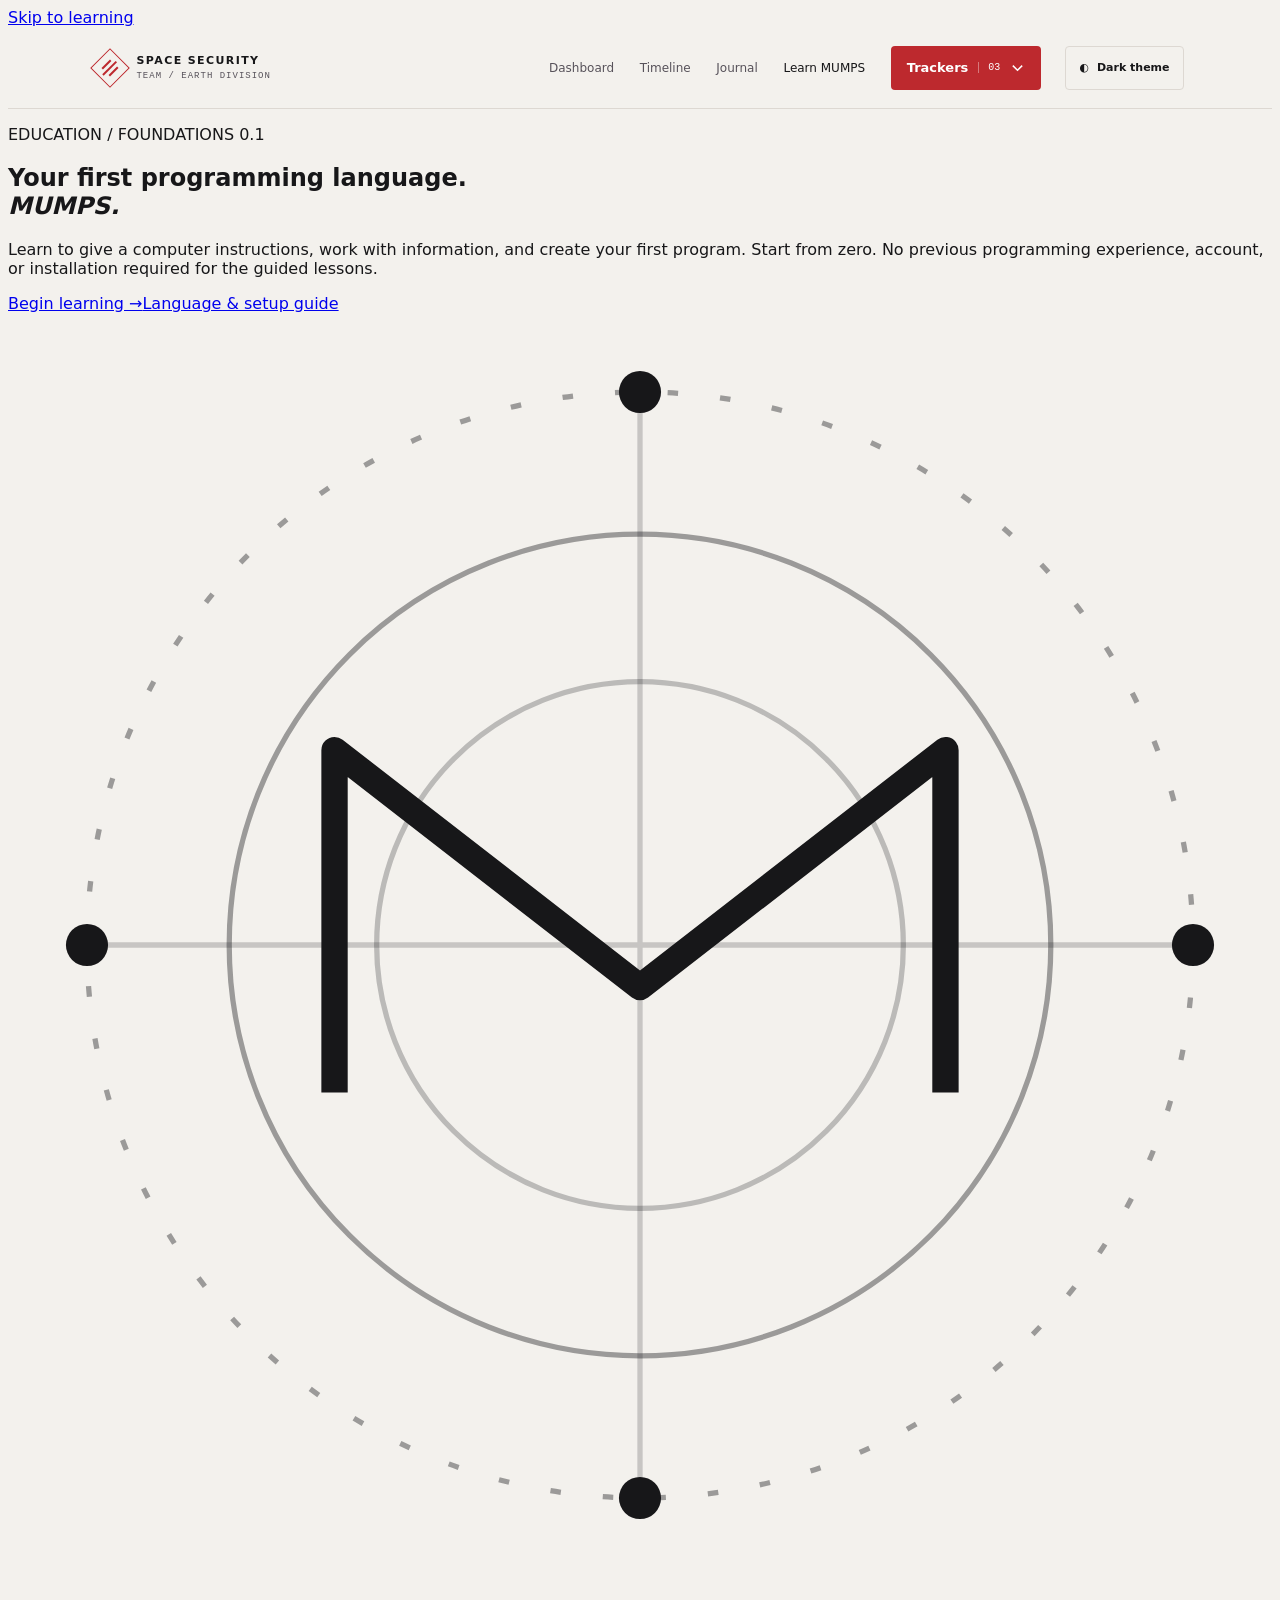
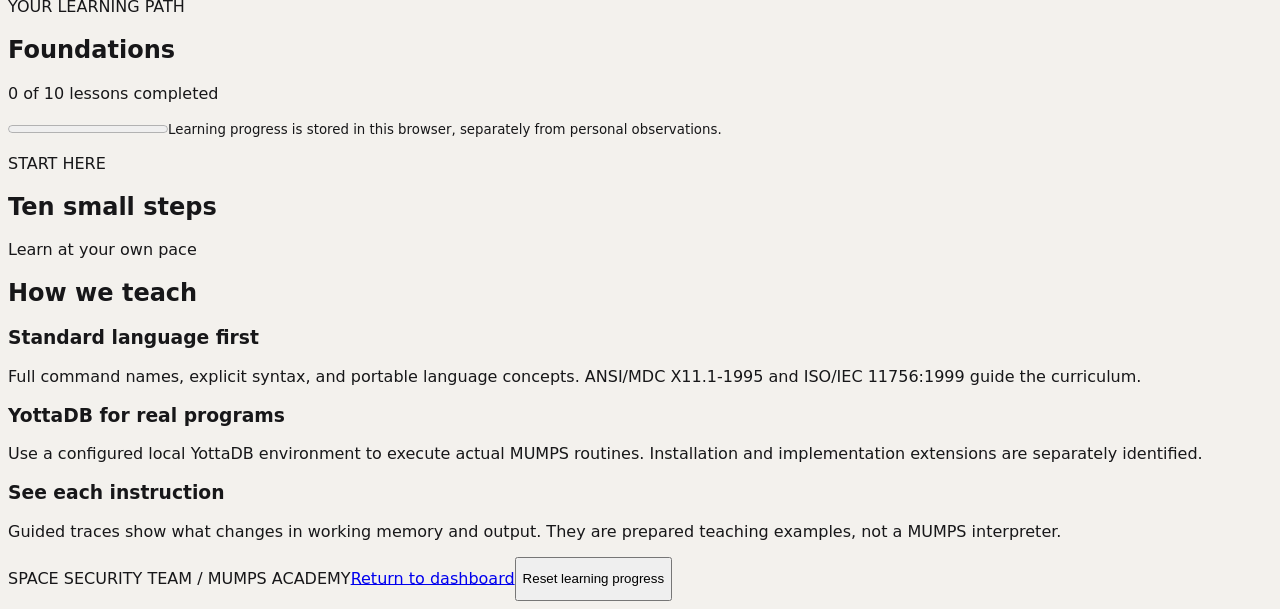
==== public/space-security/academy/index.html @ 3453ba05 "Build approachable academy home, lesson and environment reference interface" ====
<!doctype html>
<html lang="en" data-theme="dark"><head><meta charset="utf-8"><meta name="viewport" content="width=device-width,initial-scale=1"><meta name="theme-color" content="#08090b"><meta name="description" content="Learn programming from the beginning with MUMPS and YottaDB."><title>MUMPS Academy — Foundations</title>
<link rel="stylesheet" href="/public/space-security/shared-navigation.css"><link rel="stylesheet" href="/public/space-security/design-system.css"><link rel="stylesheet" href="/public/space-security/academy/academy.css"><script src="/public/space-security/shared-navigation.js"></script><script defer src="/public/space-security/academy/curriculum.js"></script><script defer src="/public/space-security/academy/academy.js"></script></head><body>
<a class="academy-skip" href="#academy-main">Skip to learning</a>
<header class="sst-header">
  <a class="sst-brand" href="/" aria-label="Space Security Team home">
    <span class="sst-brand-mark" aria-hidden="true"><i></i><i></i><i></i></span>
    <span class="sst-brand-name">SPACE SECURITY<span>TEAM / EARTH DIVISION</span></span>
  </a>
  <nav class="sst-nav" aria-label="Main navigation"><a href="/#dashboard">Dashboard</a><a href="/#timeline">Timeline</a><a href="/#journal-title">Journal</a><a href="/learn" aria-current="page">Learn MUMPS</a><details class="tracker-menu" id="trackerMenu"><summary id="trackerMenuToggle">Trackers <span class="tracker-menu-count">03</span><svg viewBox="0 0 16 16" aria-hidden="true"><path d="m3 6 5 5 5-5" fill="none" stroke="currentColor" stroke-width="1.6"/></svg></summary><div class="tracker-menu-panel"><div class="tracker-menu-heading"><span>FIELD LOGS</span><span>PRIVATE / LOCAL</span></div>
<a href="/public/space-security/tracker/index.html"><span class="tracker-menu-icon cessation"><svg viewBox="0 0 24 24" aria-hidden="true"><path d="M3 13h18v5H3zM17 13v5M7 9l2-5m4 5 2-5"/></svg></span><span class="tracker-menu-copy"><strong>Smoking cessation</strong><small>Cigarettes, cravings &amp; milestones</small><span class="tracker-menu-entry-count" id="dashCessationEntries">0 ENTRIES</span></span><span class="tracker-menu-arrow" aria-hidden="true">↗</span></a>
<a href="/public/space-security/breath-log/index.html"><span class="tracker-menu-icon breath"><svg viewBox="0 0 24 24" aria-hidden="true"><path d="M2 12h5l3-6 4 12 3-6h5"/></svg></span><span class="tracker-menu-copy"><strong>Breath observation</strong><small>Retrospective duration &amp; context</small><span class="tracker-menu-entry-count" id="dashBreathEntries">0 ENTRIES</span></span><span class="tracker-menu-arrow" aria-hidden="true">↗</span></a>
<a href="/public/space-security/milk-log/index.html"><span class="tracker-menu-icon milk"><svg viewBox="0 0 24 24" aria-hidden="true"><path d="M12 2C8 8 5 11 5 15a7 7 0 0 0 14 0c0-4-3-7-7-13Z"/></svg></span><span class="tracker-menu-copy"><strong>Milk consumption</strong><small>Dairy, calcium &amp; digestive observations</small><span class="tracker-menu-entry-count" id="dashMilkEntries">0 ENTRIES</span></span><span class="tracker-menu-arrow" aria-hidden="true">↗</span></a><div class="tracker-menu-footer">Three trackers. One private dashboard.</div></div></details></nav>
  <button class="sst-theme-toggle" type="button" id="themeToggle" aria-label="Switch to light theme" title="Switch theme">◐ <span id="themeLabel">Light theme</span></button>
</header>
<main id="academy-main" class="academy">
<section class="academy-hero" id="academyHero"><div><p class="academy-kicker">EDUCATION / FOUNDATIONS 0.1</p><h1>Your first programming language.<br><em>MUMPS.</em></h1><p>Learn to give a computer instructions, work with information, and create your first program. Start from zero. No previous programming experience, account, or installation required for the guided lessons.</p><div class="academy-actions"><a id="academyBegin" class="academy-primary" href="/learn/lesson/01">Begin learning →</a><a href="/learn/reference">Language &amp; setup guide</a></div></div><svg viewBox="0 0 240 240" aria-hidden="true"><g fill="none" stroke="currentColor"><circle cx="120" cy="120" r="105" stroke-dasharray="2 8" opacity=".4"/><circle cx="120" cy="120" r="78" opacity=".4"/><circle cx="120" cy="120" r="50" opacity=".25"/><path d="M120 15v210M15 120h210" opacity=".2"/><path d="M62 148V83l58 45 58-45v65" stroke-width="5" stroke-linejoin="round"/></g><g fill="currentColor"><circle cx="120" cy="15" r="4"/><circle cx="225" cy="120" r="4"/><circle cx="120" cy="225" r="4"/><circle cx="15" cy="120" r="4"/></g></svg></section>
<section class="academy-progress" id="academyProgress"><div><p class="academy-kicker">YOUR LEARNING PATH</p><h2>Foundations</h2><p id="academyProgressText">0 of 10 lessons completed</p></div><progress id="academyProgressBar" max="10" value="0" aria-label="Completed lessons"></progress><small id="academyStorageStatus" role="status">Learning progress is stored in this browser, separately from personal observations.</small></section>
<div id="academyHome"><div class="academy-section-title"><div><p class="academy-kicker">START HERE</p><h2>Ten small steps</h2></div><span>Learn at your own pace</span></div><div id="academyLessons" class="academy-lessons"></div><section class="academy-principles"><h2>How we teach</h2><div><article><h3>Standard language first</h3><p>Full command names, explicit syntax, and portable language concepts. ANSI/MDC X11.1-1995 and ISO/IEC 11756:1999 guide the curriculum.</p></article><article><h3>YottaDB for real programs</h3><p>Use a configured local YottaDB environment to execute actual MUMPS routines. Installation and implementation extensions are separately identified.</p></article><article><h3>See each instruction</h3><p>Guided traces show what changes in working memory and output. They are prepared teaching examples, not a MUMPS interpreter.</p></article></div></section></div>
<section id="academyLesson" hidden><a href="/learn" class="academy-back">← All lessons</a><p id="lessonMeta" class="academy-kicker"></p><h1 id="lessonTitle"></h1><p id="lessonGoal" class="academy-goal"></p><p id="lessonIntro" class="academy-intro"></p><div class="academy-trace"><div class="academy-code"><div class="academy-panel-head"><strong>PROGRAM</strong><button id="copyCode" type="button">Copy example</button></div><pre id="lessonCode" aria-label="Example MUMPS instructions"></pre><p id="traceExplanation" role="status">Select Next instruction to begin.</p><div class="academy-actions"><button id="traceReset" type="button">Reset</button><button id="traceNext" type="button" class="academy-primary">Next instruction →</button></div><p class="academy-muted">Guided trace · prepared states, not actual code execution.</p></div><div class="academy-state"><section><div class="academy-panel-head"><strong>WORKING MEMORY</strong><span>Current state</span></div><div id="traceMemory"></div></section><section><div class="academy-panel-head"><strong>OUTPUT</strong></div><pre id="traceOutput" aria-live="polite"></pre></section></div></div>
<section id="messageBuilder" class="academy-exercise" hidden><h2>Make the message yours</h2><label for="messageInput">Type your own message</label><input id="messageInput" maxlength="160" value="Hello, world!"><pre id="messageCode"></pre><button id="messageRun" type="button" class="academy-primary">Preview output</button><pre id="messageOutput" aria-live="polite"></pre><small>Constructs a WRITE example and previews its text, without running MUMPS.</small></section>
<section class="academy-exercise"><p class="academy-kicker">CHECK YOUR UNDERSTANDING</p><h2 id="quizQuestion"></h2><div id="quizChoices"></div><p id="quizFeedback" role="status"></p><button type="button" id="completeLesson" class="academy-primary" disabled>Mark lesson complete</button></section>
<section class="academy-exercise"><h2>Practice on your own</h2><p id="lessonPractice"></p><p id="lessonTask"></p><p>Use the <a href="/learn/reference">YottaDB setup guide</a> when you are ready to execute real code. <a id="lessonReference" href="https://docs.yottadb.com/ProgrammersGuide/">Technical reference</a></p></section><nav class="academy-lesson-nav" aria-label="Lesson navigation"><a id="previousLesson" href="/learn">← Previous</a><a id="nextLesson" href="/learn">Next lesson →</a></nav></section>
<section id="academyReference" hidden><a href="/learn" class="academy-back">← All lessons</a><p class="academy-kicker">ENVIRONMENT / REFERENCE</p><h1>From examples to real programs.</h1><h2>1. Install YottaDB</h2><p>YottaDB is our chosen MUMPS implementation. Follow the <a href="https://docs.yottadb.com/AdminOpsGuide/basicops.html">official installation and environment documentation</a> for your Linux system. Use a separate learning environment, not a production database.</p><h2>2. Enter Direct Mode</h2><p>In your configured YottaDB shell, run:</p><pre>yottadb -direct</pre><p>At the YottaDB prompt, type the following instruction and press Enter. The prompt itself is not part of the instruction.</p><pre>WRITE "Hello, world!",!</pre><p>Type HALT to leave Direct Mode. The shell command and prompt are YottaDB environment details; WRITE and HALT are language commands.</p><h2>3. Save a routine</h2><p>Create HELLO.m in your configured routine directory. Preserve the leading space on command lines.</p><pre>HELLO ; My first routine
 SET name="Alex"
 WRITE "Hello, ",name,!
 QUIT</pre><p>From your configured shell, execute:</p><pre>yottadb -run ^HELLO</pre><h2>Language policy</h2><p>Our lessons use standard MUMPS constructs, with full command names. YottaDB-specific commands, functions, and environment configuration are labeled when introduced. Formal ANSI/ISO conformance has not been independently certified.</p><ul><li><a href="https://docs.yottadb.com/ProgrammersGuide/">YottaDB M Programmer's Guide</a></li><li><a href="https://docs.yottadb.com/ProgrammersGuide/langfeat.html">Language features</a></li><li><a href="https://docs.yottadb.com/ProgrammersGuide/commands.html">Commands</a></li><li><a href="https://docs.yottadb.com/ProgrammersGuide/functions.html">Functions</a></li><li><a href="https://docs.yottadb.com/ProgrammersGuide/langext.html">Implementation extensions</a></li></ul></section>
<noscript><p>JavaScript is required for guided traces and lesson navigation. The <a href="https://docs.yottadb.com/ProgrammersGuide/">YottaDB guide</a> is available without the academy.</p></noscript>
<footer class="academy-footer"><span>SPACE SECURITY TEAM / MUMPS ACADEMY</span><a href="/">Return to dashboard</a><button id="resetProgress" type="button">Reset learning progress</button></footer></main></body></html>
---- public/space-security/shared-navigation.css ----
/* Shared application shell. No tracker-specific selectors outside this header. */
.sst-header{--sst-bg:#08090b;--sst-panel:#181c22;--sst-ink:#f1eee9;--sst-muted:#b4b6bc;--sst-line:#383d46;--sst-red:#e13b3b;--sst-mono:ui-monospace,SFMono-Regular,Consolas,monospace;--sst-sans:system-ui,-apple-system,"Segoe UI",sans-serif;box-sizing:border-box;position:sticky;top:0;z-index:50;display:flex;align-items:center;justify-content:space-between;gap:24px;width:100%;max-width:none;min-height:82px;margin:0;padding:14px 7%;border-bottom:1px solid var(--sst-line);background:var(--sst-bg);color:var(--sst-ink);font:14px/1.4 var(--sst-sans)}
:root[data-theme="light"] .sst-header{--sst-bg:#f3f1ed;--sst-panel:#fffdfa;--sst-ink:#171719;--sst-muted:#57525a;--sst-line:#ddd8d2;--sst-red:#bd292e}
.sst-header *{box-sizing:border-box}
.sst-header a{color:inherit;text-decoration:none}
.sst-brand{display:flex;align-items:center;gap:12px;flex-shrink:0}
.sst-brand-mark{display:flex;align-items:center;justify-content:center;gap:3px;width:28px;height:28px;flex:none;border:1px solid var(--sst-red);transform:rotate(45deg)}
.sst-brand-mark i{width:2px;height:12px;background:var(--sst-red);display:block}.sst-brand-mark i:nth-child(2){height:19px}
.sst-brand-name{font:700 11px var(--sst-sans);letter-spacing:1.4px;white-space:nowrap}
.sst-brand-name span{display:block;color:var(--sst-muted);font:9px var(--sst-mono);letter-spacing:1px;margin-top:4px}
.sst-nav{display:flex;align-items:center;justify-content:flex-end;gap:clamp(14px,2vw,28px);flex:1}
.sst-header .sst-nav>a{display:inline-flex;align-items:center;min-height:44px;white-space:nowrap;font:500 12px var(--sst-sans);color:var(--sst-muted)}
.sst-header .sst-nav>a:hover,.sst-header .sst-nav>a[aria-current]{color:var(--sst-ink)}
.sst-theme-toggle{display:inline-flex;align-items:center;justify-content:center;gap:8px;flex:none;min-height:44px;margin:0;padding:10px 13px;border:1px solid var(--sst-line);border-radius:4px;background:transparent;color:var(--sst-ink);font:600 11px var(--sst-sans);cursor:pointer}
.sst-header :is(a,button,summary):focus-visible,.tracker-launch:focus-visible{outline:2px solid var(--sst-red,#e13b3b);outline-offset:3px}
.sst-header .tracker-menu{position:relative;flex-shrink:0}
.sst-header .tracker-menu summary{display:flex;align-items:center;gap:10px;min-height:44px;padding:10px 15px;list-style:none;cursor:pointer;white-space:nowrap;background:var(--sst-red);color:#fff;font:700 13px var(--sst-sans);border:1px solid transparent;border-radius:4px}
.sst-header .tracker-menu summary::-webkit-details-marker{display:none}
.sst-header .tracker-menu summary svg{width:15px;height:15px;flex:none;transition:transform .18s}
.sst-header .tracker-menu[open] summary svg{transform:rotate(180deg)}
.sst-header .tracker-menu-count{font:10px var(--sst-mono);border-left:1px solid #ffffff60;padding-left:9px}
.sst-header .tracker-menu-panel{position:absolute;top:calc(100% + 10px);right:0;width:min(365px,calc(100vw - 32px));max-height:min(65vh,520px);overflow:auto;overscroll-behavior:contain;padding:8px;background:var(--sst-panel);color:var(--sst-ink);border:1px solid var(--sst-line);border-radius:10px;box-shadow:0 18px 55px #0006;z-index:20}
.sst-header .tracker-menu-heading{display:flex;align-items:center;justify-content:space-between;gap:8px;padding:10px 12px 12px;color:var(--sst-muted);font:10px var(--sst-mono);letter-spacing:.6px;border-bottom:1px solid var(--sst-line)}
.sst-header .tracker-menu-panel a{display:grid;grid-template-columns:38px minmax(0,1fr) 16px;align-items:center;gap:12px;min-height:76px;padding:11px 10px;border-radius:6px;color:var(--sst-ink);font:14px var(--sst-sans);letter-spacing:0;white-space:normal}
.sst-header .tracker-menu-panel a+a{border-top:1px solid var(--sst-line)}
.sst-header .tracker-menu-panel a:hover,.sst-header .tracker-menu-panel a:focus-visible{background:color-mix(in srgb,var(--sst-ink) 7%,transparent)}
.sst-header .tracker-menu-panel a[aria-current="page"]{background:color-mix(in srgb,var(--sst-red) 10%,var(--sst-panel));box-shadow:inset 3px 0 var(--sst-red)}
.sst-header .tracker-menu-panel a[aria-current="page"] .tracker-menu-arrow{color:var(--sst-red);font-weight:bold}
.sst-header .tracker-menu-icon{display:grid;place-items:center;width:38px;height:38px;border:1px solid currentColor;border-radius:8px}
.sst-header .tracker-menu-icon svg{width:22px;height:22px;fill:none;stroke:currentColor;stroke-width:1.6;stroke-linecap:round;stroke-linejoin:round}
.sst-header .tracker-menu-icon.cessation{color:#f07772}.sst-header .tracker-menu-icon.breath{color:#e1b27c}.sst-header .tracker-menu-icon.milk{color:#72dfc3}
:root[data-theme="light"] .sst-header .tracker-menu-icon.cessation{color:#b62e32}
:root[data-theme="light"] .sst-header .tracker-menu-icon.breath{color:#855a23}
:root[data-theme="light"] .sst-header .tracker-menu-icon.milk{color:#08775e}
.sst-header .tracker-menu-copy strong,.sst-header .tracker-menu-copy small{display:block}
.sst-header .tracker-menu-copy strong{font-size:14px;line-height:1.3;font-weight:700}
.sst-header .tracker-menu-copy small{margin-top:4px;color:var(--sst-muted);font-size:11px;line-height:1.45}
.sst-header .tracker-menu-arrow{color:var(--sst-muted);font-size:16px}
.sst-header .tracker-menu-entry-count{display:block;margin-top:5px;font:10px var(--sst-mono);color:var(--sst-muted)}
.sst-header .tracker-menu-footer{padding:10px 12px 5px;color:var(--sst-muted);font-size:11px;line-height:1.5}
html{scroll-padding-top:100px}
@media(max-width:950px){.sst-header{padding:12px 5%;gap:16px}}
@media(max-width:760px){html{scroll-padding-top:132px}.sst-header{display:grid;grid-template-columns:minmax(0,1fr) auto;gap:8px 12px;padding:10px 5%;min-height:0}.sst-header>.sst-brand{grid-column:1;grid-row:1}.sst-header .sst-theme-toggle{grid-column:2;grid-row:1}.sst-header .sst-nav{grid-column:1/-1;grid-row:2;justify-content:space-between;gap:8px;min-width:0;flex-wrap:wrap}.sst-header .sst-nav>a{font-size:12px;min-height:44px}.sst-header .tracker-menu{position:static}.sst-header .tracker-menu summary{padding:9px 12px}.sst-header .tracker-menu-panel{top:calc(100% + 4px);left:5%;right:5%;width:auto;max-height:min(65vh,460px)}}
@media(max-width:350px){.sst-header .sst-nav{gap:5px 8px}.sst-header .tracker-menu summary{font-size:12px;gap:6px;padding:8px}.sst-header .tracker-menu-count{display:none}.sst-header .tracker-menu-panel{left:3%;right:3%}}
@media(prefers-reduced-motion:reduce){.sst-header .tracker-menu summary svg{transition:none}}
---- public/space-security/design-system.css ----
/* Shared release-candidate design tokens and accessible controls. */
:root{--rc-bg:#08090b;--rc-surface:#111419;--rc-ink:#f1eee9;--rc-muted:#b5afb6;--rc-line:#34343b;--rc-accent:#e13b3b;--rc-radius:14px}
:root[data-theme=light]{--rc-bg:#f3f1ed;--rc-surface:#fffdfa;--rc-ink:#171719;--rc-muted:#555258;--rc-line:#dedbd3;--rc-accent:#bd292e}
[hidden]{display:none!important}
body{background:var(--rc-bg);color:var(--rc-ink);font-family:system-ui,-apple-system,"Segoe UI",sans-serif}
main :is(input,select,textarea):not([type=hidden]):not([type=file]){font-size:16px;max-width:100%;min-height:44px;border-radius:6px}
main :is(button,.button,.btn){min-height:44px}
main :is(a,button,input,select,textarea,summary):focus-visible{outline:2px solid var(--rc-accent);outline-offset:3px}
main :is(.panel,.card,.stat,.hero-main,.hero-graphic){border-radius:var(--rc-radius);border-color:var(--rc-line)}
main :is(.entry,.log-item,.journal-entry,.timeline-event){overflow-wrap:anywhere}
.rc-welcome{display:grid;grid-template-columns:minmax(0,1fr) 220px;align-items:center;gap:24px;padding:36px 0 20px}
.rc-welcome h1{font-size:clamp(36px,5vw,64px);line-height:1.05;letter-spacing:-.045em;margin:12px 0;color:var(--rc-ink)}
.rc-welcome h1 em{font-style:normal;color:var(--rc-accent)}
.rc-welcome p:not(.eyebrow){max-width:620px;font-size:15px;line-height:1.6;color:var(--rc-muted)}
.rc-welcome svg{width:100%;color:var(--rc-accent)}
.rc-actions{display:flex;flex-wrap:wrap;gap:10px;margin:20px 0}
.rc-actions a{display:inline-flex;align-items:center;min-height:44px}
.rc-private{font-size:12px!important}
.rc-section-nav{display:flex;flex-wrap:wrap;gap:8px;padding:12px 0;border-block:1px solid var(--rc-line)}
.rc-section-nav a{display:inline-flex;align-items:center;min-height:44px;padding:0 14px;border:1px solid var(--rc-line);border-radius:6px;color:var(--rc-ink);font-size:13px;text-decoration:none}
.rc-section-nav a:hover{border-color:var(--rc-accent)}
.rc-demo{padding:18px;margin-block:12px;border:2px solid var(--rc-accent);background:var(--rc-surface);border-radius:10px;color:var(--rc-ink)}
.rc-demo p{font-size:14px;margin:8px 0}.rc-demo a{color:var(--rc-accent);text-decoration:underline}
.rc-about{margin-block:24px;border:1px solid var(--rc-line);border-radius:10px;padding:16px}
.rc-about>summary{font-size:15px;cursor:pointer;padding:8px;color:var(--rc-ink)}
.dashboard{padding-top:28px!important}.dashboard-heading{padding:24px 0!important}.dashboard-heading h2{font-size:clamp(34px,5vw,56px)!important}
.timeline-orbit{max-width:100px}.timeline-intro{padding:20px 0!important}
[data-demo=true] .journal-layout{grid-template-columns:1fr}
[data-demo=true] .tracker-menu-entry-count{display:none!important}
@media(max-width:680px){.rc-welcome{grid-template-columns:1fr;padding-top:24px}.rc-welcome svg{display:none}.rc-section-nav{gap:5px}.rc-section-nav a{padding:0 9px;font-size:12px}.rc-actions a{font-size:12px}.sst-header .sst-nav>a{font-size:11px}}
@media(prefers-reduced-motion:reduce){html{scroll-behavior:auto!important}*,*::before,*::after{transition:none!important;animation:none!important}}
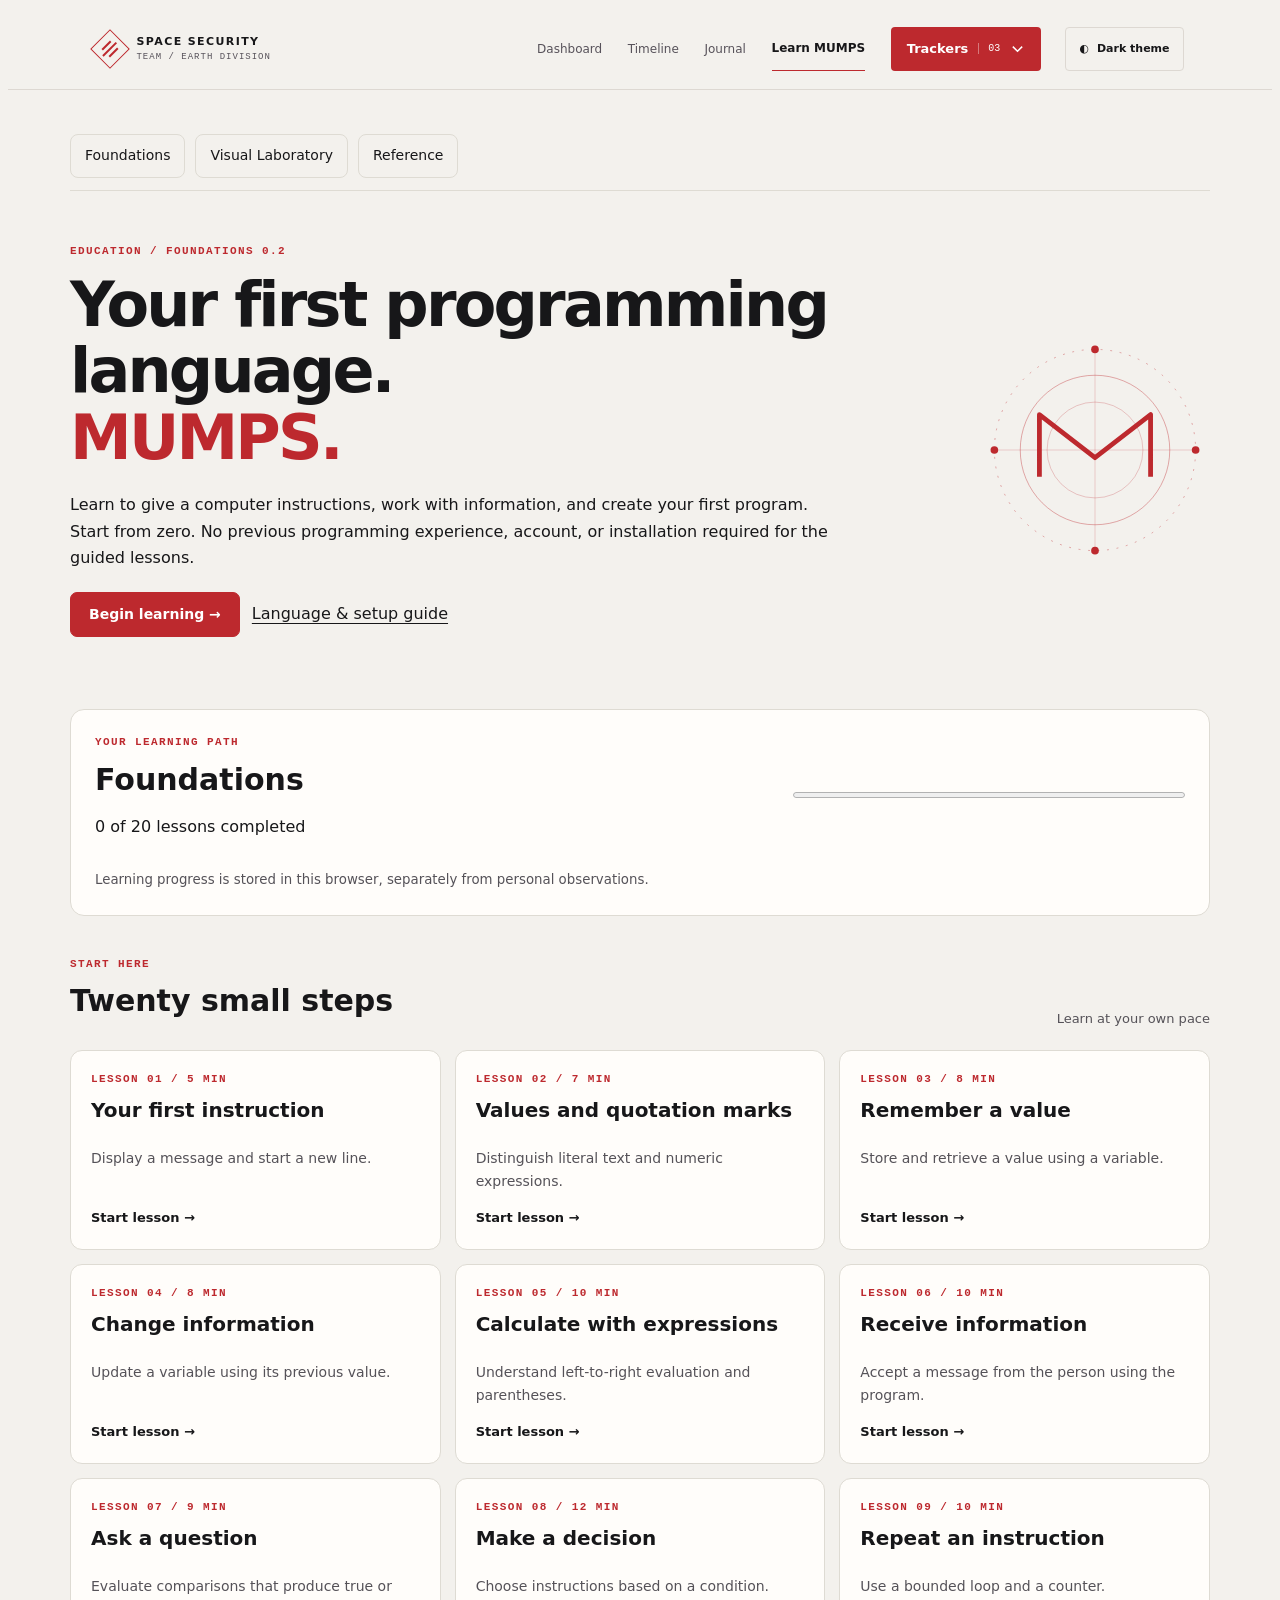
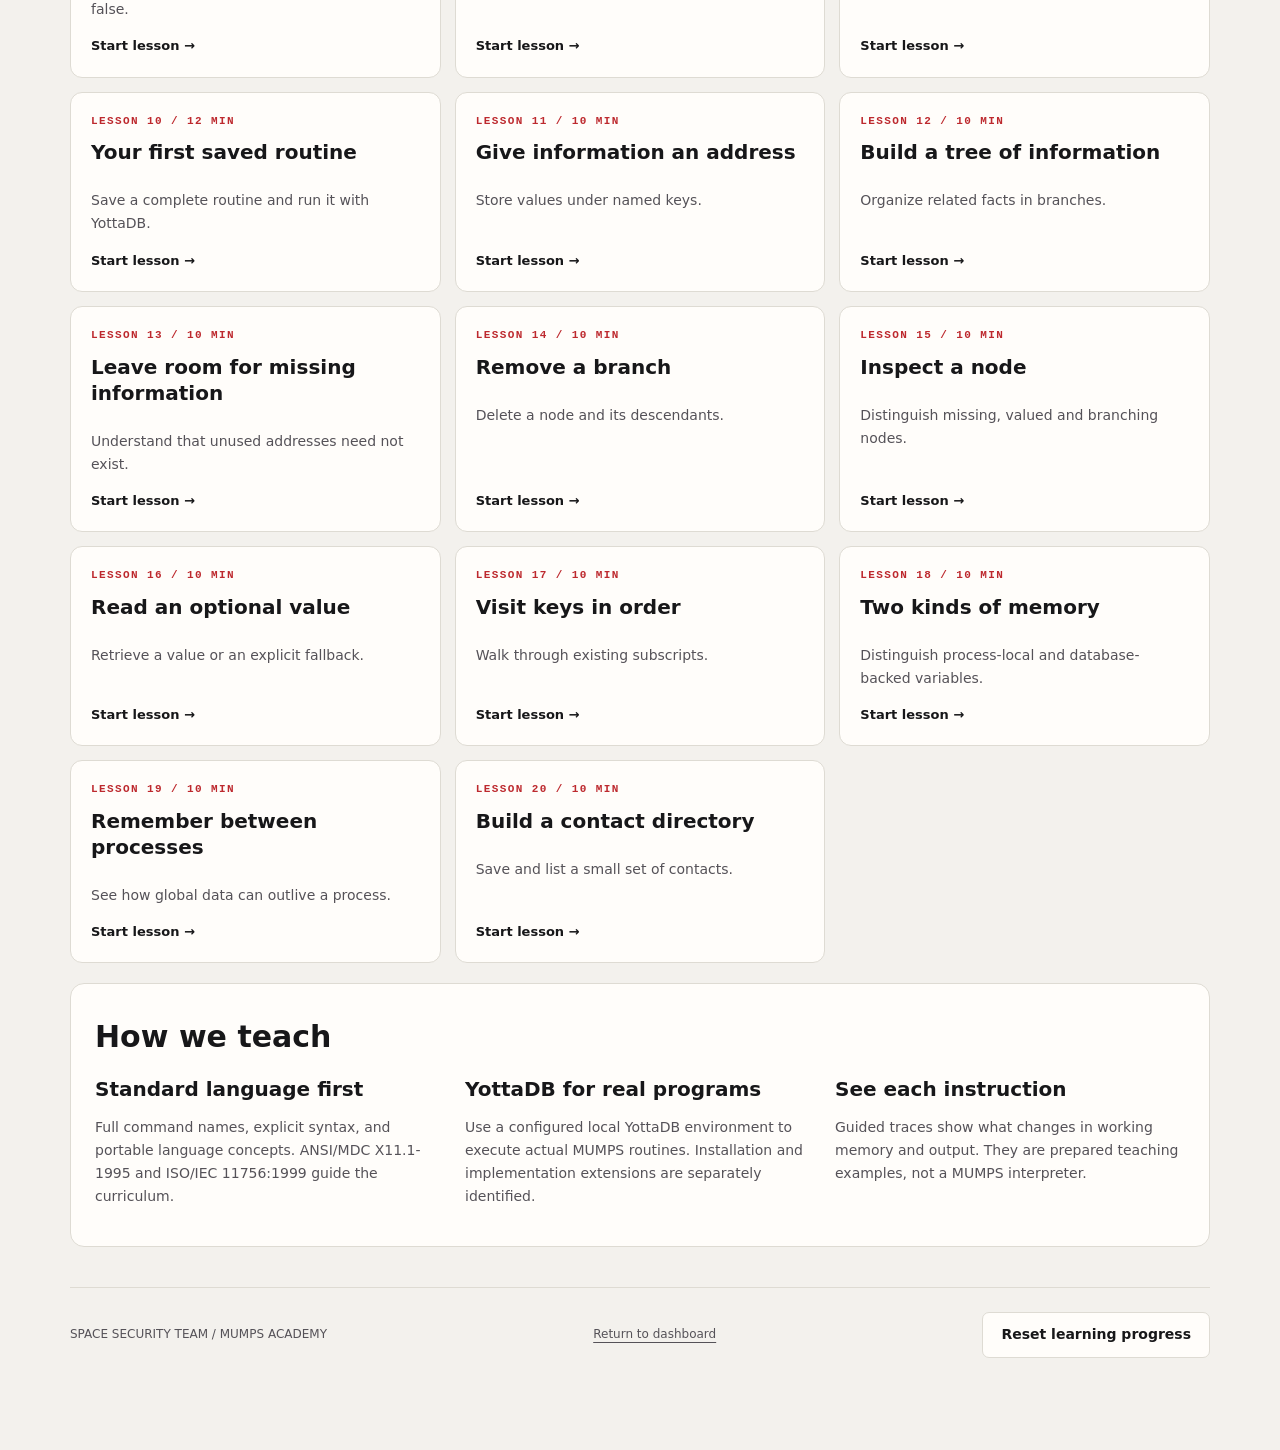
==== commit cb8358d8: "Keep standalone academy entry aligned with MIOTPL page" ====
--- a/public/space-security/academy/index.html
+++ b/public/space-security/academy/index.html
@@ -1,6 +1,6 @@
 <!doctype html>
 <html lang="en" data-theme="dark"><head><meta charset="utf-8"><meta name="viewport" content="width=device-width,initial-scale=1"><meta name="theme-color" content="#08090b"><meta name="description" content="Learn programming from the beginning with MUMPS and YottaDB."><title>MUMPS Academy — Foundations</title>
-<link rel="stylesheet" href="/public/space-security/shared-navigation.css"><link rel="stylesheet" href="/public/space-security/design-system.css"><link rel="stylesheet" href="/public/space-security/academy/academy.css"><script src="/public/space-security/shared-navigation.js"></script><script defer src="/public/space-security/academy/curriculum.js"></script><script defer src="/public/space-security/academy/academy.js"></script></head><body>
+<link rel="stylesheet" href="/public/space-security/shared-navigation.css"><link rel="stylesheet" href="/public/space-security/design-system.css"><link rel="stylesheet" href="/public/space-security/academy/academy.css"><script src="/public/space-security/shared-navigation.js"></script><script defer src="/public/space-security/academy/curriculum.js"></script><script defer src="/public/space-security/academy/academy.js"></script><script defer src="/public/space-security/academy/lab-model.js"></script><script defer src="/public/space-security/academy/lab.js"></script></head><body>
 <a class="academy-skip" href="#academy-main">Skip to learning</a>
 <header class="sst-header">
   <a class="sst-brand" href="/" aria-label="Space Security Team home">
@@ -13,14 +13,14 @@
 <a href="/public/space-security/milk-log/index.html"><span class="tracker-menu-icon milk"><svg viewBox="0 0 24 24" aria-hidden="true"><path d="M12 2C8 8 5 11 5 15a7 7 0 0 0 14 0c0-4-3-7-7-13Z"/></svg></span><span class="tracker-menu-copy"><strong>Milk consumption</strong><small>Dairy, calcium &amp; digestive observations</small><span class="tracker-menu-entry-count" id="dashMilkEntries">0 ENTRIES</span></span><span class="tracker-menu-arrow" aria-hidden="true">↗</span></a><div class="tracker-menu-footer">Three trackers. One private dashboard.</div></div></details></nav>
   <button class="sst-theme-toggle" type="button" id="themeToggle" aria-label="Switch to light theme" title="Switch theme">◐ <span id="themeLabel">Light theme</span></button>
 </header>
-<main id="academy-main" class="academy">
-<section class="academy-hero" id="academyHero"><div><p class="academy-kicker">EDUCATION / FOUNDATIONS 0.1</p><h1>Your first programming language.<br><em>MUMPS.</em></h1><p>Learn to give a computer instructions, work with information, and create your first program. Start from zero. No previous programming experience, account, or installation required for the guided lessons.</p><div class="academy-actions"><a id="academyBegin" class="academy-primary" href="/learn/lesson/01">Begin learning →</a><a href="/learn/reference">Language &amp; setup guide</a></div></div><svg viewBox="0 0 240 240" aria-hidden="true"><g fill="none" stroke="currentColor"><circle cx="120" cy="120" r="105" stroke-dasharray="2 8" opacity=".4"/><circle cx="120" cy="120" r="78" opacity=".4"/><circle cx="120" cy="120" r="50" opacity=".25"/><path d="M120 15v210M15 120h210" opacity=".2"/><path d="M62 148V83l58 45 58-45v65" stroke-width="5" stroke-linejoin="round"/></g><g fill="currentColor"><circle cx="120" cy="15" r="4"/><circle cx="225" cy="120" r="4"/><circle cx="120" cy="225" r="4"/><circle cx="15" cy="120" r="4"/></g></svg></section>
-<section class="academy-progress" id="academyProgress"><div><p class="academy-kicker">YOUR LEARNING PATH</p><h2>Foundations</h2><p id="academyProgressText">0 of 10 lessons completed</p></div><progress id="academyProgressBar" max="10" value="0" aria-label="Completed lessons"></progress><small id="academyStorageStatus" role="status">Learning progress is stored in this browser, separately from personal observations.</small></section>
-<div id="academyHome"><div class="academy-section-title"><div><p class="academy-kicker">START HERE</p><h2>Ten small steps</h2></div><span>Learn at your own pace</span></div><div id="academyLessons" class="academy-lessons"></div><section class="academy-principles"><h2>How we teach</h2><div><article><h3>Standard language first</h3><p>Full command names, explicit syntax, and portable language concepts. ANSI/MDC X11.1-1995 and ISO/IEC 11756:1999 guide the curriculum.</p></article><article><h3>YottaDB for real programs</h3><p>Use a configured local YottaDB environment to execute actual MUMPS routines. Installation and implementation extensions are separately identified.</p></article><article><h3>See each instruction</h3><p>Guided traces show what changes in working memory and output. They are prepared teaching examples, not a MUMPS interpreter.</p></article></div></section></div>
-<section id="academyLesson" hidden><a href="/learn" class="academy-back">← All lessons</a><p id="lessonMeta" class="academy-kicker"></p><h1 id="lessonTitle"></h1><p id="lessonGoal" class="academy-goal"></p><p id="lessonIntro" class="academy-intro"></p><div class="academy-trace"><div class="academy-code"><div class="academy-panel-head"><strong>PROGRAM</strong><button id="copyCode" type="button">Copy example</button></div><pre id="lessonCode" aria-label="Example MUMPS instructions"></pre><p id="traceExplanation" role="status">Select Next instruction to begin.</p><div class="academy-actions"><button id="traceReset" type="button">Reset</button><button id="traceNext" type="button" class="academy-primary">Next instruction →</button></div><p class="academy-muted">Guided trace · prepared states, not actual code execution.</p></div><div class="academy-state"><section><div class="academy-panel-head"><strong>WORKING MEMORY</strong><span>Current state</span></div><div id="traceMemory"></div></section><section><div class="academy-panel-head"><strong>OUTPUT</strong></div><pre id="traceOutput" aria-live="polite"></pre></section></div></div>
+<main id="academy-main" class="academy"><nav class="lab-nav" aria-label="Academy navigation"><a href="/learn/foundations">Foundations</a><a href="/learn/lab">Visual Laboratory</a><a href="/learn/reference">Reference</a></nav>
+<section class="academy-hero" id="academyHero"><div><p class="academy-kicker">EDUCATION / FOUNDATIONS 0.2</p><h1>Your first programming language.<br><em>MUMPS.</em></h1><p>Learn to give a computer instructions, work with information, and create your first program. Start from zero. No previous programming experience, account, or installation required for the guided lessons.</p><div class="academy-actions"><a id="academyBegin" class="academy-primary" href="/learn/lesson/01">Begin learning →</a><a href="/learn/reference">Language &amp; setup guide</a></div></div><svg viewBox="0 0 240 240" aria-hidden="true"><g fill="none" stroke="currentColor"><circle cx="120" cy="120" r="105" stroke-dasharray="2 8" opacity=".4"/><circle cx="120" cy="120" r="78" opacity=".4"/><circle cx="120" cy="120" r="50" opacity=".25"/><path d="M120 15v210M15 120h210" opacity=".2"/><path d="M62 148V83l58 45 58-45v65" stroke-width="5" stroke-linejoin="round"/></g><g fill="currentColor"><circle cx="120" cy="15" r="4"/><circle cx="225" cy="120" r="4"/><circle cx="120" cy="225" r="4"/><circle cx="15" cy="120" r="4"/></g></svg></section>
+<section class="academy-progress" id="academyProgress"><div><p class="academy-kicker">YOUR LEARNING PATH</p><h2>Foundations</h2><p id="academyProgressText">0 of 20 lessons completed</p></div><progress id="academyProgressBar" max="20" value="0" aria-label="Completed lessons"></progress><small id="academyStorageStatus" role="status">Learning progress is stored in this browser, separately from personal observations.</small></section>
+<div id="academyHome"><div class="academy-section-title"><div><p class="academy-kicker">START HERE</p><h2>Twenty small steps</h2></div><span>Learn at your own pace</span></div><div id="academyLessons" class="academy-lessons"></div><section class="academy-principles"><h2>How we teach</h2><div><article><h3>Standard language first</h3><p>Full command names, explicit syntax, and portable language concepts. ANSI/MDC X11.1-1995 and ISO/IEC 11756:1999 guide the curriculum.</p></article><article><h3>YottaDB for real programs</h3><p>Use a configured local YottaDB environment to execute actual MUMPS routines. Installation and implementation extensions are separately identified.</p></article><article><h3>See each instruction</h3><p>Guided traces show what changes in working memory and output. They are prepared teaching examples, not a MUMPS interpreter.</p></article></div></section></div>
+<section id="academyLab" hidden><p class="academy-kicker">VISUAL LABORATORY / INTERACTIVE MODELS</p><h1 id="labTitle"></h1><p id="labIntro"></p><div id="labContent"></div><p class="academy-muted">Guided simulations only — not actual MUMPS execution.</p></section><section id="academyLesson" hidden><a href="/learn" class="academy-back">← All lessons</a><p id="lessonMeta" class="academy-kicker"></p><h1 id="lessonTitle"></h1><p id="lessonGoal" class="academy-goal"></p><p id="lessonIntro" class="academy-intro"></p><div class="academy-trace"><div class="academy-code"><div class="academy-panel-head"><strong>PROGRAM</strong><button id="copyCode" type="button">Copy example</button></div><pre id="lessonCode" aria-label="Example MUMPS instructions"></pre><p id="traceExplanation" role="status">Select Next instruction to begin.</p><div class="academy-actions"><button id="traceReset" type="button">Reset</button><button id="traceNext" type="button" class="academy-primary">Next instruction →</button></div><p class="academy-muted">Guided trace · prepared states, not actual code execution.</p></div><div class="academy-state"><section><div class="academy-panel-head"><strong>WORKING MEMORY</strong><span>Current state</span></div><div id="traceMemory"></div></section><section><div class="academy-panel-head"><strong>OUTPUT</strong></div><pre id="traceOutput" aria-live="polite"></pre></section></div></div>
 <section id="messageBuilder" class="academy-exercise" hidden><h2>Make the message yours</h2><label for="messageInput">Type your own message</label><input id="messageInput" maxlength="160" value="Hello, world!"><pre id="messageCode"></pre><button id="messageRun" type="button" class="academy-primary">Preview output</button><pre id="messageOutput" aria-live="polite"></pre><small>Constructs a WRITE example and previews its text, without running MUMPS.</small></section>
 <section class="academy-exercise"><p class="academy-kicker">CHECK YOUR UNDERSTANDING</p><h2 id="quizQuestion"></h2><div id="quizChoices"></div><p id="quizFeedback" role="status"></p><button type="button" id="completeLesson" class="academy-primary" disabled>Mark lesson complete</button></section>
-<section class="academy-exercise"><h2>Practice on your own</h2><p id="lessonPractice"></p><p id="lessonTask"></p><p>Use the <a href="/learn/reference">YottaDB setup guide</a> when you are ready to execute real code. <a id="lessonReference" href="https://docs.yottadb.com/ProgrammersGuide/">Technical reference</a></p></section><nav class="academy-lesson-nav" aria-label="Lesson navigation"><a id="previousLesson" href="/learn">← Previous</a><a id="nextLesson" href="/learn">Next lesson →</a></nav></section>
+<section class="academy-exercise"><h2>Practice on your own</h2><p id="lessonPractice"></p><p id="lessonTask"></p><p><a id="lessonLab" hidden href="/learn/lab">Explore this concept in the Visual Laboratory →</a></p><p>Use the <a href="/learn/reference">YottaDB setup guide</a> when you are ready to execute real code. <a id="lessonReference" href="https://docs.yottadb.com/ProgrammersGuide/">Technical reference</a></p></section><nav class="academy-lesson-nav" aria-label="Lesson navigation"><a id="previousLesson" href="/learn">← Previous</a><a id="nextLesson" href="/learn">Next lesson →</a></nav></section>
 <section id="academyReference" hidden><a href="/learn" class="academy-back">← All lessons</a><p class="academy-kicker">ENVIRONMENT / REFERENCE</p><h1>From examples to real programs.</h1><h2>1. Install YottaDB</h2><p>YottaDB is our chosen MUMPS implementation. Follow the <a href="https://docs.yottadb.com/AdminOpsGuide/basicops.html">official installation and environment documentation</a> for your Linux system. Use a separate learning environment, not a production database.</p><h2>2. Enter Direct Mode</h2><p>In your configured YottaDB shell, run:</p><pre>yottadb -direct</pre><p>At the YottaDB prompt, type the following instruction and press Enter. The prompt itself is not part of the instruction.</p><pre>WRITE "Hello, world!",!</pre><p>Type HALT to leave Direct Mode. The shell command and prompt are YottaDB environment details; WRITE and HALT are language commands.</p><h2>3. Save a routine</h2><p>Create HELLO.m in your configured routine directory. Preserve the leading space on command lines.</p><pre>HELLO ; My first routine
  SET name="Alex"
  WRITE "Hello, ",name,!
--- a/public/space-security/shared-navigation.css
+++ b/public/space-security/shared-navigation.css
@@ -43,3 +43,6 @@
 @media(max-width:760px){html{scroll-padding-top:132px}.sst-header{display:grid;grid-template-columns:minmax(0,1fr) auto;gap:8px 12px;padding:10px 5%;min-height:0}.sst-header>.sst-brand{grid-column:1;grid-row:1}.sst-header .sst-theme-toggle{grid-column:2;grid-row:1}.sst-header .sst-nav{grid-column:1/-1;grid-row:2;justify-content:space-between;gap:8px;min-width:0;flex-wrap:wrap}.sst-header .sst-nav>a{font-size:12px;min-height:44px}.sst-header .tracker-menu{position:static}.sst-header .tracker-menu summary{padding:9px 12px}.sst-header .tracker-menu-panel{top:calc(100% + 4px);left:5%;right:5%;width:auto;max-height:min(65vh,460px)}}
 @media(max-width:350px){.sst-header .sst-nav{gap:5px 8px}.sst-header .tracker-menu summary{font-size:12px;gap:6px;padding:8px}.sst-header .tracker-menu-count{display:none}.sst-header .tracker-menu-panel{left:3%;right:3%}}
 @media(prefers-reduced-motion:reduce){.sst-header .tracker-menu summary svg{transition:none}}
+
+/* Allow the education link to wrap alongside the shared navigation. */
+@media(max-width:1100px){.sst-header .sst-nav{flex-wrap:wrap;gap:8px 14px}}
--- a/public/space-security/academy/academy.css
+++ b/public/space-security/academy/academy.css
@@ -0,0 +1,7 @@
+/* Academy: shared charcoal/ivory palette, comfortable learning typography. */
+.academy{max-width:1140px;margin:auto;padding:32px 24px 60px;color:var(--rc-ink);font:16px/1.65 system-ui,sans-serif}
+.academy *{box-sizing:border-box}.academy a{color:inherit;text-underline-offset:4px}.academy h1{font-size:clamp(34px,5vw,62px);line-height:1.08;letter-spacing:-.045em;margin:12px 0 20px}.academy h2{font-size:clamp(22px,3vw,30px);line-height:1.25;margin:10px 0}.academy h3{font-size:20px;line-height:1.3;margin:10px 0}.academy p{max-width:75ch}.academy-kicker{font:600 11px/1.5 ui-monospace,monospace;letter-spacing:1.4px;color:var(--rc-accent);margin:0}.academy-muted,.academy small{color:var(--rc-muted)}.academy-hero{display:grid;grid-template-columns:minmax(0,1fr) 230px;align-items:center;gap:36px;padding:32px 0}.academy-hero em{font-style:normal;color:var(--rc-accent)}.academy-hero svg{width:100%;color:var(--rc-accent)}.academy-actions{display:flex;align-items:center;gap:12px;flex-wrap:wrap;margin:20px 0}.academy button,.academy-primary{font:600 14px/1.4 system-ui,sans-serif;padding:12px 18px;border:1px solid var(--rc-line);background:var(--rc-surface);color:var(--rc-ink);border-radius:7px;cursor:pointer;min-height:44px}.academy .academy-primary{display:inline-flex;align-items:center;background:#bd292e;color:white;text-decoration:none;border-color:#bd292e}.academy button:disabled{opacity:.5;cursor:default}.academy-progress,.academy-exercise,.academy-code,.academy-state>section,.academy-principles{background:var(--rc-surface);border:1px solid var(--rc-line);border-radius:14px;padding:24px;margin:20px 0}.academy-progress{display:grid;grid-template-columns:1fr minmax(120px,36%);align-items:center;gap:12px}.academy-progress small{grid-column:1/-1}.academy progress{width:100%;height:12px;accent-color:var(--rc-accent)}.academy-section-title{display:flex;justify-content:space-between;align-items:end;margin-top:40px;gap:14px}.academy-section-title>span{color:var(--rc-muted);font-size:13px}.academy-lessons{display:grid;grid-template-columns:repeat(3,minmax(0,1fr));gap:14px;margin:20px 0}.academy-card{display:flex;flex-direction:column;min-height:190px;text-decoration:none;padding:20px;border:1px solid var(--rc-line);background:var(--rc-surface);border-radius:12px}.academy-card:hover{border-color:var(--rc-accent)}.academy-card p{color:var(--rc-muted);font-size:14px;flex:1}.academy-card-status{font-size:13px;font-weight:600}.academy-principles>div{display:grid;grid-template-columns:repeat(3,1fr);gap:20px}.academy-principles p{font-size:14px;color:var(--rc-muted)}.academy-back{display:inline-block;margin:20px 0}.academy-goal{font-size:20px;font-weight:600}.academy-intro{font-size:17px}.academy-trace{display:grid;grid-template-columns:minmax(0,1.35fr) minmax(0,1fr);gap:16px;align-items:start}.academy-code,.academy-state>section{min-width:0}.academy-panel-head{display:flex;justify-content:space-between;align-items:center;gap:8px;font:12px ui-monospace,monospace;letter-spacing:.7px}.academy-panel-head span{color:var(--rc-muted)}.academy pre{padding:16px;background:#08090b;color:#f1eee9;border:1px solid #34343b;border-radius:8px;overflow:auto;font:14px/1.8 ui-monospace,Consolas,monospace;white-space:pre-wrap;overflow-wrap:anywhere;min-height:46px}.academy-code-line{display:block;border-left:3px solid transparent;padding:3px 8px}.academy-code-line.active{background:#e13b3b25;border-color:#e13b3b}.academy-variable{display:flex;justify-content:space-between;gap:12px;padding:12px;border-bottom:1px solid var(--rc-line);overflow-wrap:anywhere}.academy-variable strong{font-family:ui-monospace,monospace}.academy-choice{display:block;width:100%;text-align:left;margin:8px 0}.academy-choice[aria-pressed=true]{border:2px solid var(--rc-accent)}.academy input{display:block;width:100%;max-width:480px;padding:12px;background:var(--rc-bg);color:var(--rc-ink);border:1px solid var(--rc-line)}.academy-lesson-nav,.academy-footer{display:flex;justify-content:space-between;align-items:center;gap:16px;flex-wrap:wrap;padding:24px 0}.academy-footer{border-top:1px solid var(--rc-line);margin-top:40px;font-size:12px;color:var(--rc-muted)}.academy-skip{position:absolute;left:-9999px}.academy-skip:focus{left:12px;top:12px;z-index:100;background:white;color:black;padding:12px}.sst-header .sst-nav>a[href="/learn"]{font-weight:700;color:var(--sst-ink);border-bottom:1px solid var(--sst-red)}
+@media(max-width:900px){.academy-lessons{grid-template-columns:repeat(2,minmax(0,1fr))}.academy-hero{grid-template-columns:1fr 150px}.academy-trace{grid-template-columns:1fr}.academy-state{display:grid;grid-template-columns:1fr 1fr;gap:12px}.sst-header .sst-nav{flex-wrap:wrap}}
+@media(max-width:600px){.academy{padding:16px 14px 40px}.academy-hero{grid-template-columns:1fr;padding:16px 0}.academy-hero svg{display:none}.academy-lessons,.academy-principles>div,.academy-state,.academy-progress{grid-template-columns:1fr}.academy-progress,.academy-exercise,.academy-code,.academy-state>section,.academy-principles{padding:16px}.academy-state>section{margin:0}.academy-section-title{align-items:start;flex-direction:column}.academy-card{min-height:0}.academy pre{font-size:13px}.academy-panel-head button{font-size:12px;padding:8px}.academy-actions{gap:8px}}
+
+.lab-nav{display:flex;gap:10px;flex-wrap:wrap;border-bottom:1px solid var(--rc-line);padding:12px 0;margin-bottom:20px}.lab-nav a{padding:9px 14px;border:1px solid var(--rc-line);border-radius:8px;text-decoration:none;font-size:14px;min-height:44px}.lab-nav a[aria-current]{border-color:var(--rc-accent);color:var(--rc-accent)}.lab-panel{background:var(--rc-surface);border:1px solid var(--rc-line);border-radius:14px;padding:24px;margin:20px 0}.lab-controls,.lab-step-grid{display:grid;grid-template-columns:repeat(auto-fit,minmax(min(100%,180px),1fr));gap:16px}.lab-field{display:grid;gap:6px;font-size:14px}.lab-field select,.lab-field input{width:100%;color:var(--rc-ink);background:var(--rc-bg);border:1px solid var(--rc-line);padding:10px;border-radius:6px}.lab-field input[type=range]{accent-color:var(--rc-accent)}.lab-actions{display:flex;flex-wrap:wrap;gap:8px;margin:16px 0}.lab-panel svg{width:100%;height:auto;display:block;margin:18px 0;max-height:700px}.lab-svg-box{fill:var(--rc-bg);stroke:var(--rc-line);stroke-width:2}.lab-svg-active{fill:var(--rc-bg);stroke:var(--rc-accent);stroke-width:3}.lab-svg-text{fill:var(--rc-ink);font:15px system-ui,sans-serif}.lab-svg-line{stroke:var(--rc-muted);stroke-width:1.5;opacity:.4}.lab-svg-line.active{stroke:var(--rc-accent);stroke-width:4;opacity:1}.lab-node-list{font:13px/1.7 monospace;overflow-wrap:anywhere}.lab-step{border:1px solid var(--rc-line);border-radius:10px;padding:18px;display:grid;gap:10px;overflow-wrap:anywhere}.lab-step strong{font-size:22px}.lab-status{font-weight:600;min-height:26px}.lab-code{margin:18px 0}@media(max-width:600px){.lab-panel{padding:14px}.lab-actions button{flex:1 1 135px}.lab-svg-text{font-size:18px}}
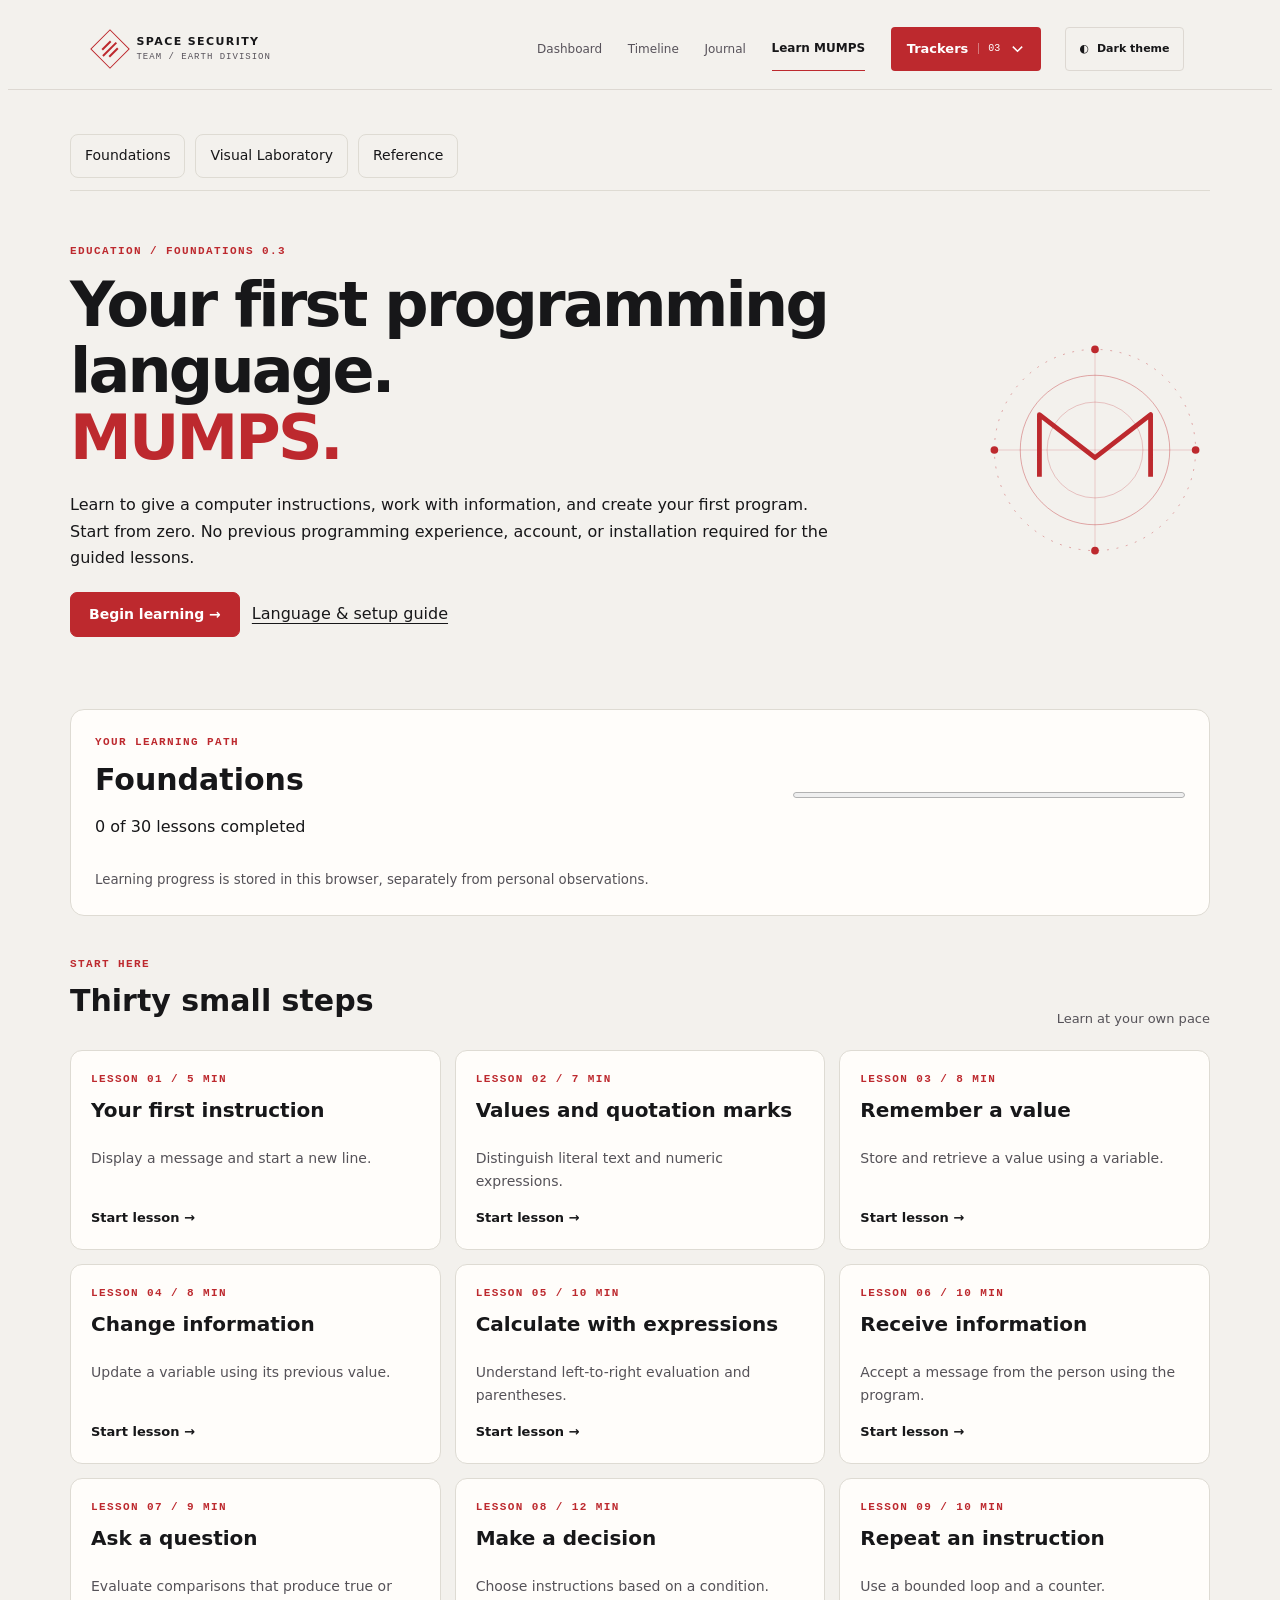
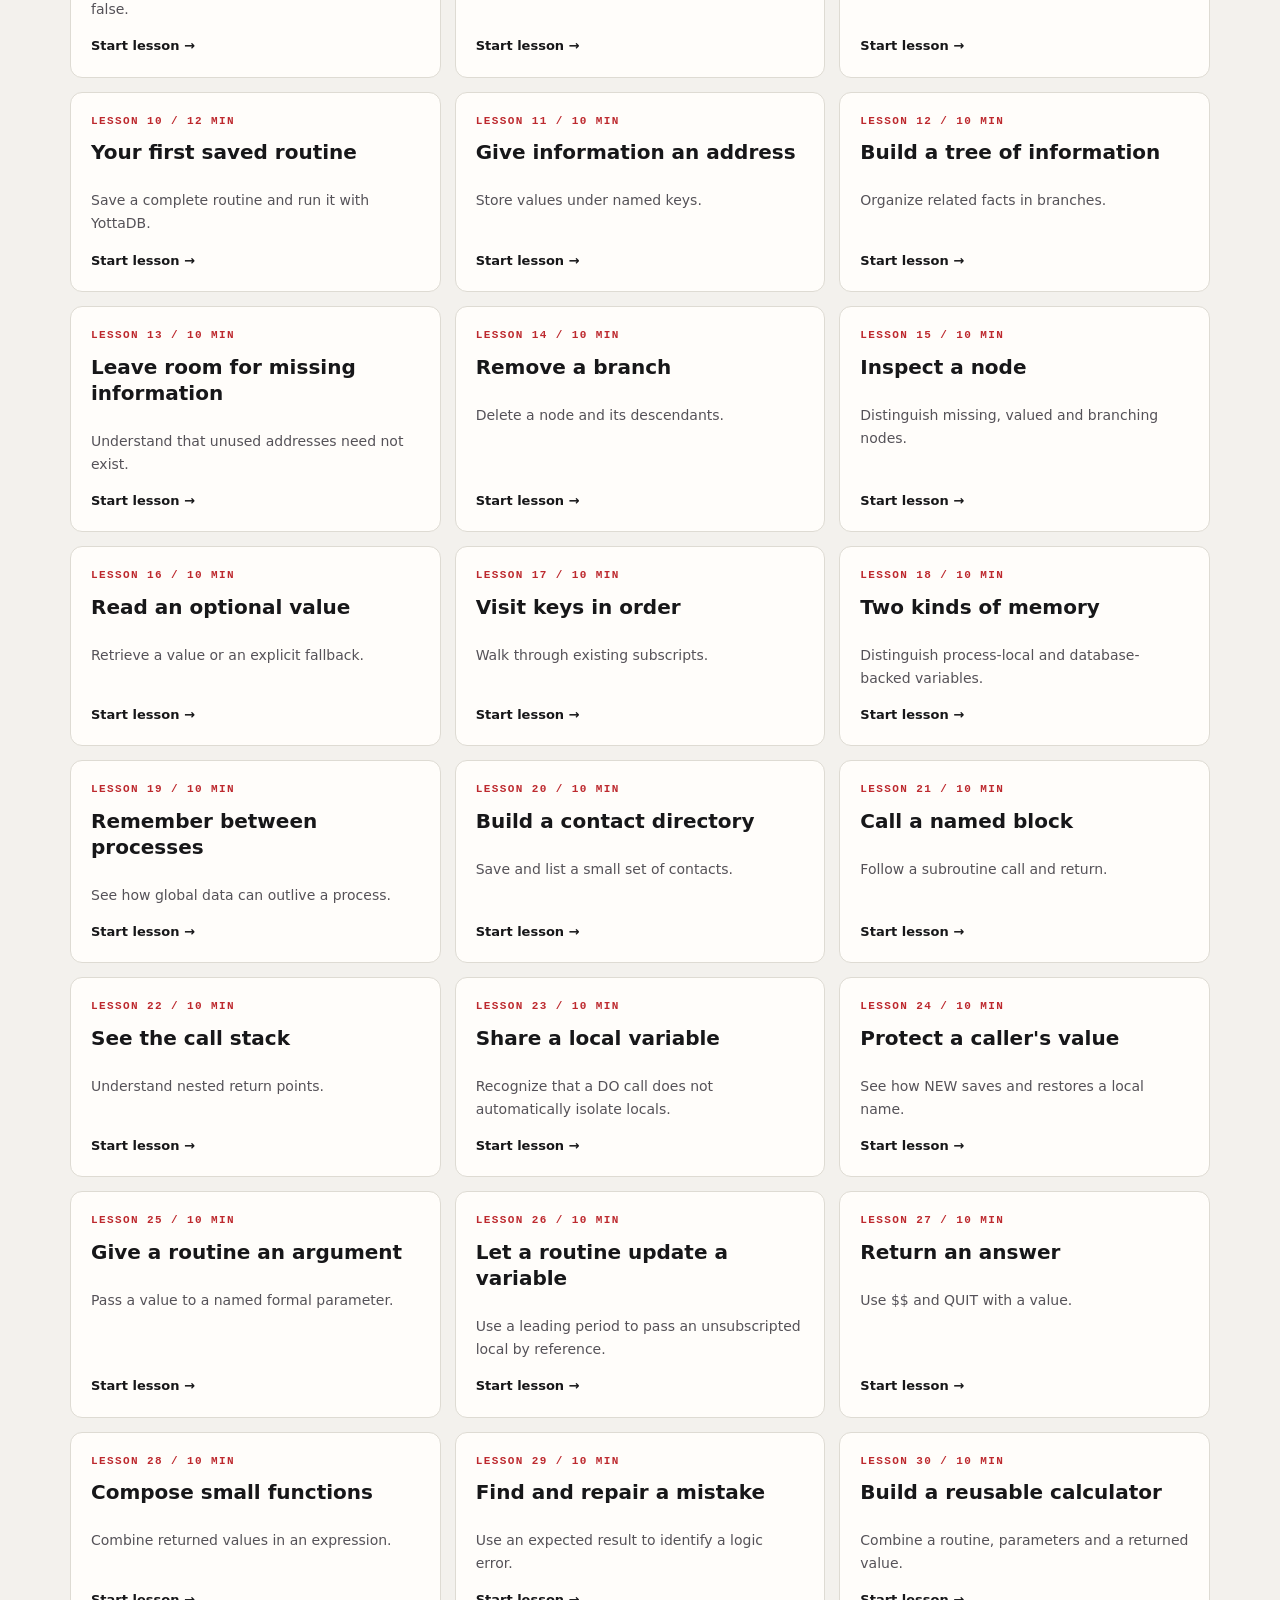
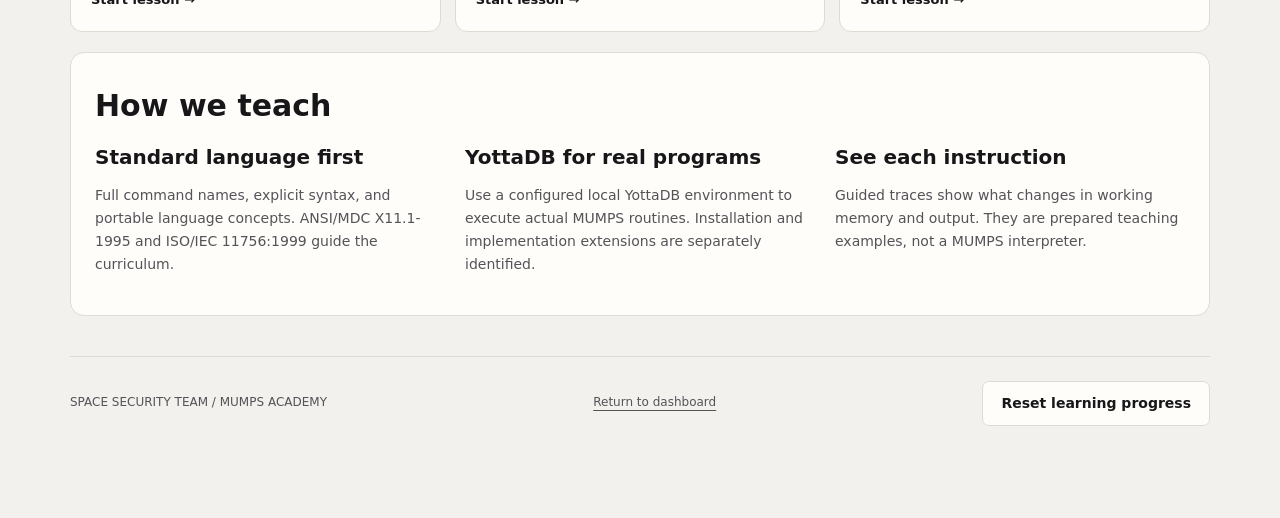
==== commit 09663b4b: "Synchronize academy document with Foundations 0.3" ====
--- a/public/space-security/academy/index.html
+++ b/public/space-security/academy/index.html
@@ -1,6 +1,6 @@
 <!doctype html>
 <html lang="en" data-theme="dark"><head><meta charset="utf-8"><meta name="viewport" content="width=device-width,initial-scale=1"><meta name="theme-color" content="#08090b"><meta name="description" content="Learn programming from the beginning with MUMPS and YottaDB."><title>MUMPS Academy — Foundations</title>
-<link rel="stylesheet" href="/public/space-security/shared-navigation.css"><link rel="stylesheet" href="/public/space-security/design-system.css"><link rel="stylesheet" href="/public/space-security/academy/academy.css"><script src="/public/space-security/shared-navigation.js"></script><script defer src="/public/space-security/academy/curriculum.js"></script><script defer src="/public/space-security/academy/academy.js"></script><script defer src="/public/space-security/academy/lab-model.js"></script><script defer src="/public/space-security/academy/lab.js"></script></head><body>
+<link rel="stylesheet" href="/public/space-security/shared-navigation.css"><link rel="stylesheet" href="/public/space-security/design-system.css"><link rel="stylesheet" href="/public/space-security/academy/academy.css"><script src="/public/space-security/shared-navigation.js"></script><script defer src="/public/space-security/academy/curriculum.js"></script><script defer src="/public/space-security/academy/academy.js"></script><script defer src="/public/space-security/academy/lab-model.js"></script><script defer src="/public/space-security/academy/lab.js"></script><script defer src="/public/space-security/academy/construction-model.js"></script><script defer src="/public/space-security/academy/construction.js"></script></head><body>
 <a class="academy-skip" href="#academy-main">Skip to learning</a>
 <header class="sst-header">
   <a class="sst-brand" href="/" aria-label="Space Security Team home">
@@ -14,9 +14,9 @@
   <button class="sst-theme-toggle" type="button" id="themeToggle" aria-label="Switch to light theme" title="Switch theme">◐ <span id="themeLabel">Light theme</span></button>
 </header>
 <main id="academy-main" class="academy"><nav class="lab-nav" aria-label="Academy navigation"><a href="/learn/foundations">Foundations</a><a href="/learn/lab">Visual Laboratory</a><a href="/learn/reference">Reference</a></nav>
-<section class="academy-hero" id="academyHero"><div><p class="academy-kicker">EDUCATION / FOUNDATIONS 0.2</p><h1>Your first programming language.<br><em>MUMPS.</em></h1><p>Learn to give a computer instructions, work with information, and create your first program. Start from zero. No previous programming experience, account, or installation required for the guided lessons.</p><div class="academy-actions"><a id="academyBegin" class="academy-primary" href="/learn/lesson/01">Begin learning →</a><a href="/learn/reference">Language &amp; setup guide</a></div></div><svg viewBox="0 0 240 240" aria-hidden="true"><g fill="none" stroke="currentColor"><circle cx="120" cy="120" r="105" stroke-dasharray="2 8" opacity=".4"/><circle cx="120" cy="120" r="78" opacity=".4"/><circle cx="120" cy="120" r="50" opacity=".25"/><path d="M120 15v210M15 120h210" opacity=".2"/><path d="M62 148V83l58 45 58-45v65" stroke-width="5" stroke-linejoin="round"/></g><g fill="currentColor"><circle cx="120" cy="15" r="4"/><circle cx="225" cy="120" r="4"/><circle cx="120" cy="225" r="4"/><circle cx="15" cy="120" r="4"/></g></svg></section>
-<section class="academy-progress" id="academyProgress"><div><p class="academy-kicker">YOUR LEARNING PATH</p><h2>Foundations</h2><p id="academyProgressText">0 of 20 lessons completed</p></div><progress id="academyProgressBar" max="20" value="0" aria-label="Completed lessons"></progress><small id="academyStorageStatus" role="status">Learning progress is stored in this browser, separately from personal observations.</small></section>
-<div id="academyHome"><div class="academy-section-title"><div><p class="academy-kicker">START HERE</p><h2>Twenty small steps</h2></div><span>Learn at your own pace</span></div><div id="academyLessons" class="academy-lessons"></div><section class="academy-principles"><h2>How we teach</h2><div><article><h3>Standard language first</h3><p>Full command names, explicit syntax, and portable language concepts. ANSI/MDC X11.1-1995 and ISO/IEC 11756:1999 guide the curriculum.</p></article><article><h3>YottaDB for real programs</h3><p>Use a configured local YottaDB environment to execute actual MUMPS routines. Installation and implementation extensions are separately identified.</p></article><article><h3>See each instruction</h3><p>Guided traces show what changes in working memory and output. They are prepared teaching examples, not a MUMPS interpreter.</p></article></div></section></div>
+<section class="academy-hero" id="academyHero"><div><p class="academy-kicker">EDUCATION / FOUNDATIONS 0.3</p><h1>Your first programming language.<br><em>MUMPS.</em></h1><p>Learn to give a computer instructions, work with information, and create your first program. Start from zero. No previous programming experience, account, or installation required for the guided lessons.</p><div class="academy-actions"><a id="academyBegin" class="academy-primary" href="/learn/lesson/01">Begin learning →</a><a href="/learn/reference">Language &amp; setup guide</a></div></div><svg viewBox="0 0 240 240" aria-hidden="true"><g fill="none" stroke="currentColor"><circle cx="120" cy="120" r="105" stroke-dasharray="2 8" opacity=".4"/><circle cx="120" cy="120" r="78" opacity=".4"/><circle cx="120" cy="120" r="50" opacity=".25"/><path d="M120 15v210M15 120h210" opacity=".2"/><path d="M62 148V83l58 45 58-45v65" stroke-width="5" stroke-linejoin="round"/></g><g fill="currentColor"><circle cx="120" cy="15" r="4"/><circle cx="225" cy="120" r="4"/><circle cx="120" cy="225" r="4"/><circle cx="15" cy="120" r="4"/></g></svg></section>
+<section class="academy-progress" id="academyProgress"><div><p class="academy-kicker">YOUR LEARNING PATH</p><h2>Foundations</h2><p id="academyProgressText">0 of 30 lessons completed</p></div><progress id="academyProgressBar" max="30" value="0" aria-label="Completed lessons"></progress><small id="academyStorageStatus" role="status">Learning progress is stored in this browser, separately from personal observations.</small></section>
+<div id="academyHome"><div class="academy-section-title"><div><p class="academy-kicker">START HERE</p><h2>Thirty small steps</h2></div><span>Learn at your own pace</span></div><div id="academyLessons" class="academy-lessons"></div><section class="academy-principles"><h2>How we teach</h2><div><article><h3>Standard language first</h3><p>Full command names, explicit syntax, and portable language concepts. ANSI/MDC X11.1-1995 and ISO/IEC 11756:1999 guide the curriculum.</p></article><article><h3>YottaDB for real programs</h3><p>Use a configured local YottaDB environment to execute actual MUMPS routines. Installation and implementation extensions are separately identified.</p></article><article><h3>See each instruction</h3><p>Guided traces show what changes in working memory and output. They are prepared teaching examples, not a MUMPS interpreter.</p></article></div></section></div>
 <section id="academyLab" hidden><p class="academy-kicker">VISUAL LABORATORY / INTERACTIVE MODELS</p><h1 id="labTitle"></h1><p id="labIntro"></p><div id="labContent"></div><p class="academy-muted">Guided simulations only — not actual MUMPS execution.</p></section><section id="academyLesson" hidden><a href="/learn" class="academy-back">← All lessons</a><p id="lessonMeta" class="academy-kicker"></p><h1 id="lessonTitle"></h1><p id="lessonGoal" class="academy-goal"></p><p id="lessonIntro" class="academy-intro"></p><div class="academy-trace"><div class="academy-code"><div class="academy-panel-head"><strong>PROGRAM</strong><button id="copyCode" type="button">Copy example</button></div><pre id="lessonCode" aria-label="Example MUMPS instructions"></pre><p id="traceExplanation" role="status">Select Next instruction to begin.</p><div class="academy-actions"><button id="traceReset" type="button">Reset</button><button id="traceNext" type="button" class="academy-primary">Next instruction →</button></div><p class="academy-muted">Guided trace · prepared states, not actual code execution.</p></div><div class="academy-state"><section><div class="academy-panel-head"><strong>WORKING MEMORY</strong><span>Current state</span></div><div id="traceMemory"></div></section><section><div class="academy-panel-head"><strong>OUTPUT</strong></div><pre id="traceOutput" aria-live="polite"></pre></section></div></div>
 <section id="messageBuilder" class="academy-exercise" hidden><h2>Make the message yours</h2><label for="messageInput">Type your own message</label><input id="messageInput" maxlength="160" value="Hello, world!"><pre id="messageCode"></pre><button id="messageRun" type="button" class="academy-primary">Preview output</button><pre id="messageOutput" aria-live="polite"></pre><small>Constructs a WRITE example and previews its text, without running MUMPS.</small></section>
 <section class="academy-exercise"><p class="academy-kicker">CHECK YOUR UNDERSTANDING</p><h2 id="quizQuestion"></h2><div id="quizChoices"></div><p id="quizFeedback" role="status"></p><button type="button" id="completeLesson" class="academy-primary" disabled>Mark lesson complete</button></section>
--- a/public/space-security/academy/academy.css
+++ b/public/space-security/academy/academy.css
@@ -5,3 +5,6 @@
 @media(max-width:600px){.academy{padding:16px 14px 40px}.academy-hero{grid-template-columns:1fr;padding:16px 0}.academy-hero svg{display:none}.academy-lessons,.academy-principles>div,.academy-state,.academy-progress{grid-template-columns:1fr}.academy-progress,.academy-exercise,.academy-code,.academy-state>section,.academy-principles{padding:16px}.academy-state>section{margin:0}.academy-section-title{align-items:start;flex-direction:column}.academy-card{min-height:0}.academy pre{font-size:13px}.academy-panel-head button{font-size:12px;padding:8px}.academy-actions{gap:8px}}
 
 .lab-nav{display:flex;gap:10px;flex-wrap:wrap;border-bottom:1px solid var(--rc-line);padding:12px 0;margin-bottom:20px}.lab-nav a{padding:9px 14px;border:1px solid var(--rc-line);border-radius:8px;text-decoration:none;font-size:14px;min-height:44px}.lab-nav a[aria-current]{border-color:var(--rc-accent);color:var(--rc-accent)}.lab-panel{background:var(--rc-surface);border:1px solid var(--rc-line);border-radius:14px;padding:24px;margin:20px 0}.lab-controls,.lab-step-grid{display:grid;grid-template-columns:repeat(auto-fit,minmax(min(100%,180px),1fr));gap:16px}.lab-field{display:grid;gap:6px;font-size:14px}.lab-field select,.lab-field input{width:100%;color:var(--rc-ink);background:var(--rc-bg);border:1px solid var(--rc-line);padding:10px;border-radius:6px}.lab-field input[type=range]{accent-color:var(--rc-accent)}.lab-actions{display:flex;flex-wrap:wrap;gap:8px;margin:16px 0}.lab-panel svg{width:100%;height:auto;display:block;margin:18px 0;max-height:700px}.lab-svg-box{fill:var(--rc-bg);stroke:var(--rc-line);stroke-width:2}.lab-svg-active{fill:var(--rc-bg);stroke:var(--rc-accent);stroke-width:3}.lab-svg-text{fill:var(--rc-ink);font:15px system-ui,sans-serif}.lab-svg-line{stroke:var(--rc-muted);stroke-width:1.5;opacity:.4}.lab-svg-line.active{stroke:var(--rc-accent);stroke-width:4;opacity:1}.lab-node-list{font:13px/1.7 monospace;overflow-wrap:anywhere}.lab-step{border:1px solid var(--rc-line);border-radius:10px;padding:18px;display:grid;gap:10px;overflow-wrap:anywhere}.lab-step strong{font-size:22px}.lab-status{font-weight:600;min-height:26px}.lab-code{margin:18px 0}@media(max-width:600px){.lab-panel{padding:14px}.lab-actions button{flex:1 1 135px}.lab-svg-text{font-size:18px}}
+
+/* Foundations 0.3: visual program construction */
+.construction-grid{display:grid;grid-template-columns:minmax(0,1.2fr) minmax(0,1fr);gap:20px}.construction-grid>div{min-width:0}.call-stack{display:flex;flex-direction:column-reverse;gap:8px;padding:12px;border:1px dashed var(--rc-line);border-radius:10px}.stack-frame{padding:12px 16px;border:1px solid var(--rc-line);border-left:4px solid var(--rc-accent);background:var(--rc-bg);border-radius:6px;font:600 14px ui-monospace,monospace}.stack-frame:last-child{border-color:var(--rc-accent)}.construction-grid .lab-step{padding:12px}.construction-grid .lab-step strong{font-size:18px}.construction-grid pre{margin:10px 0}.construction-grid .academy-code-line{white-space:pre-wrap}.construction-grid .lab-step-grid{grid-template-columns:repeat(auto-fit,minmax(min(100%,125px),1fr))}@media(max-width:700px){.construction-grid{grid-template-columns:1fr;gap:10px}}
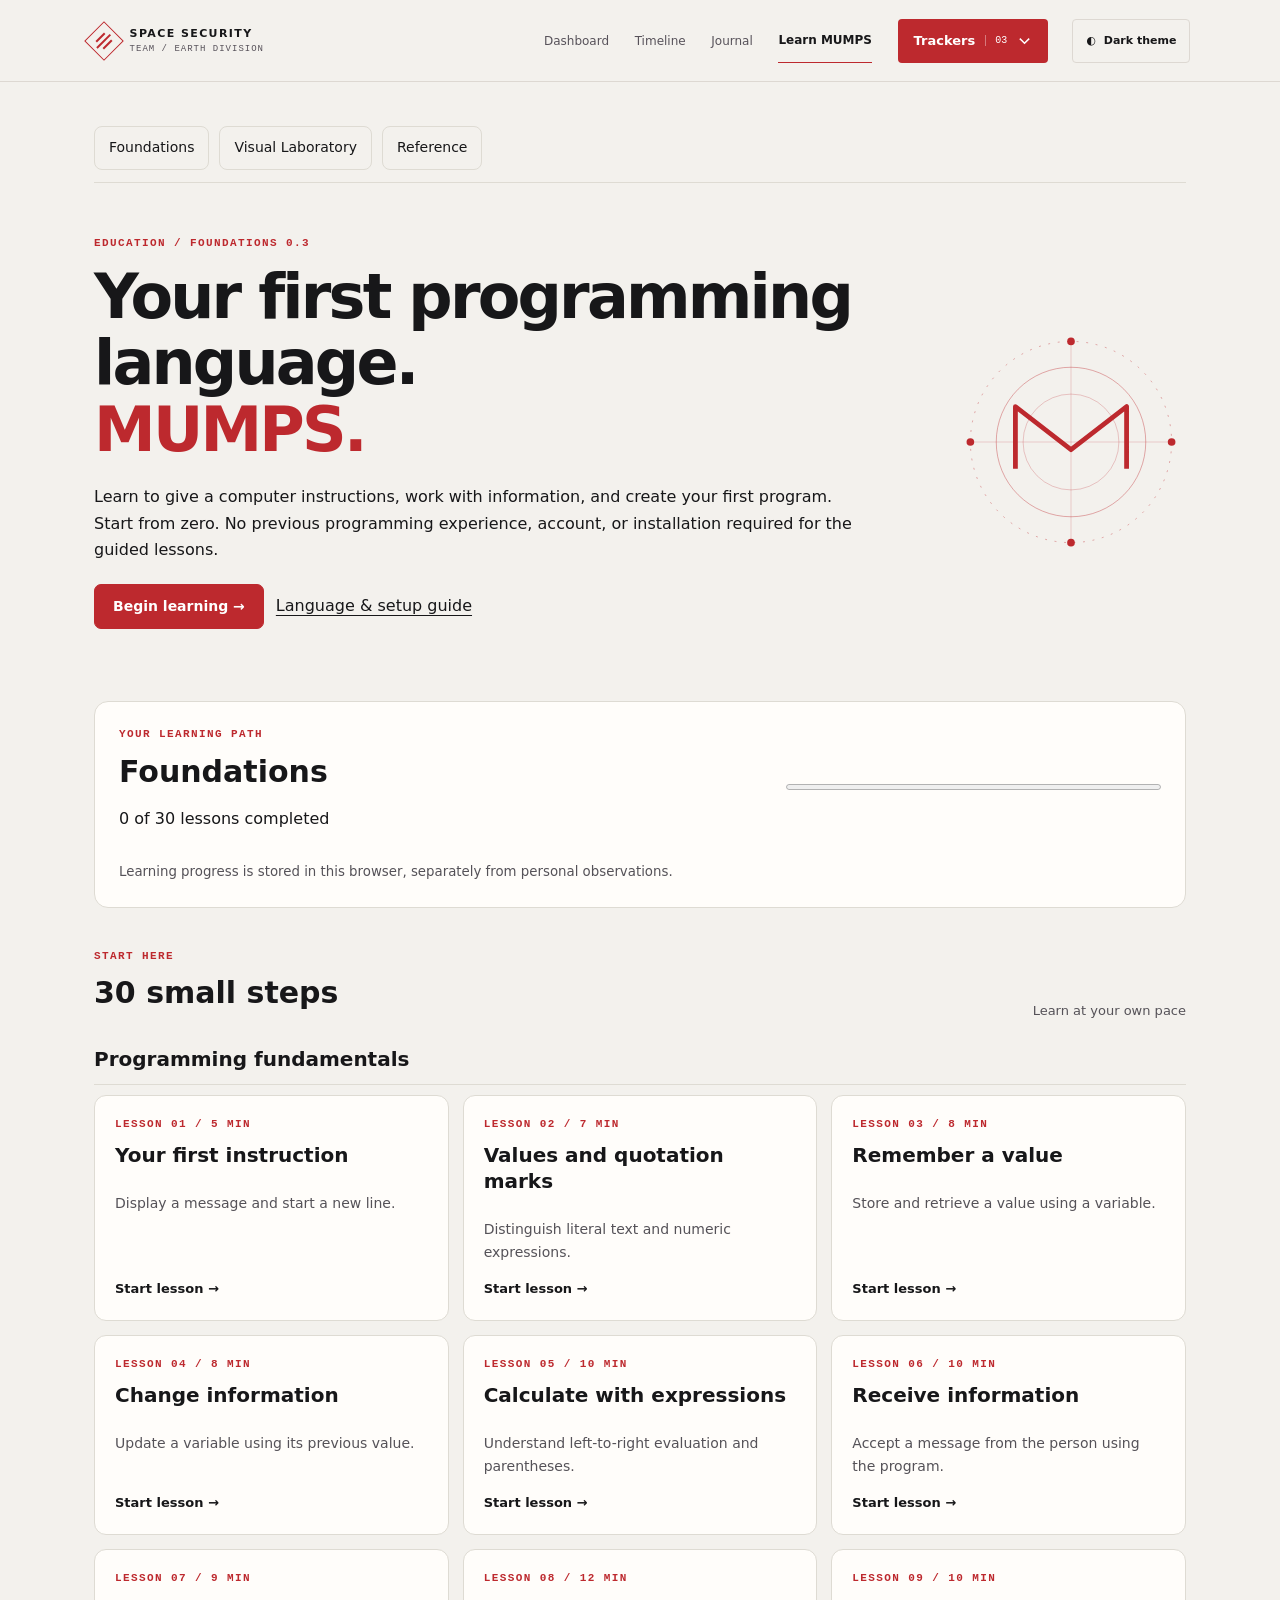
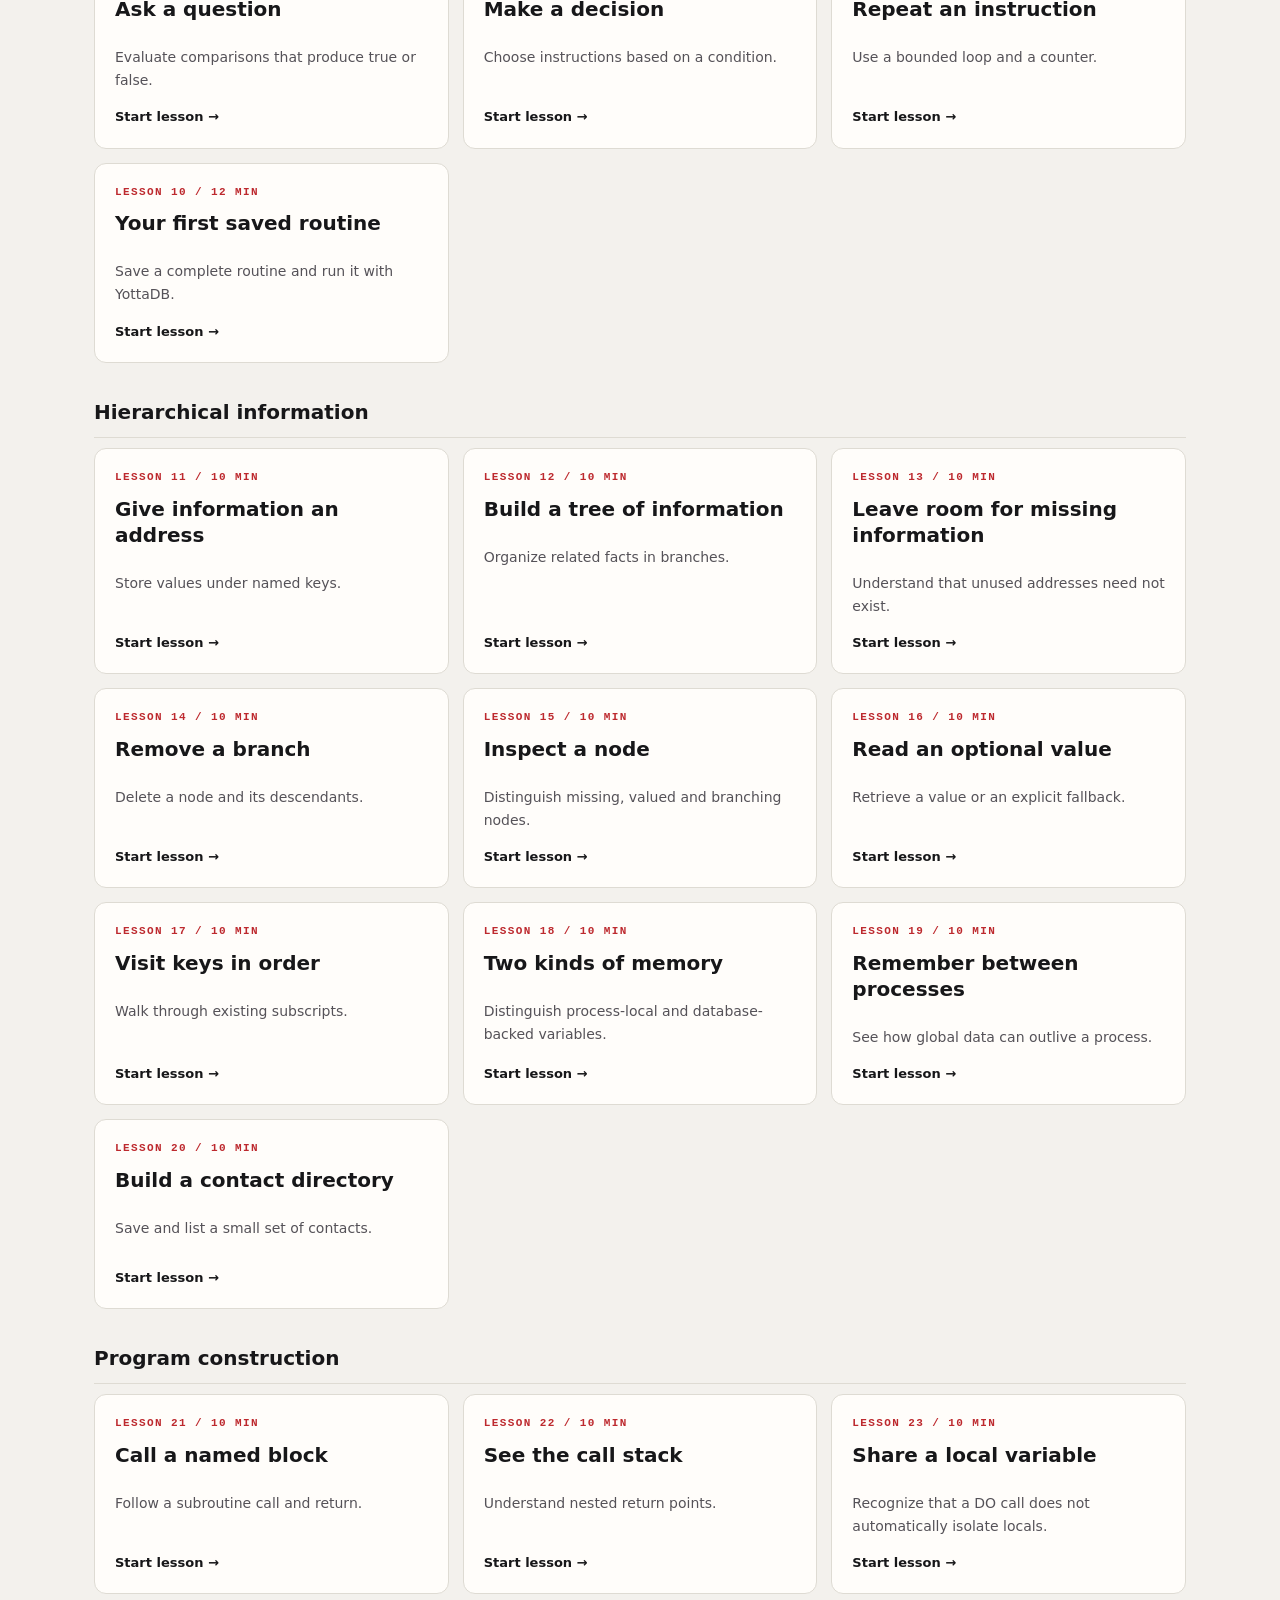
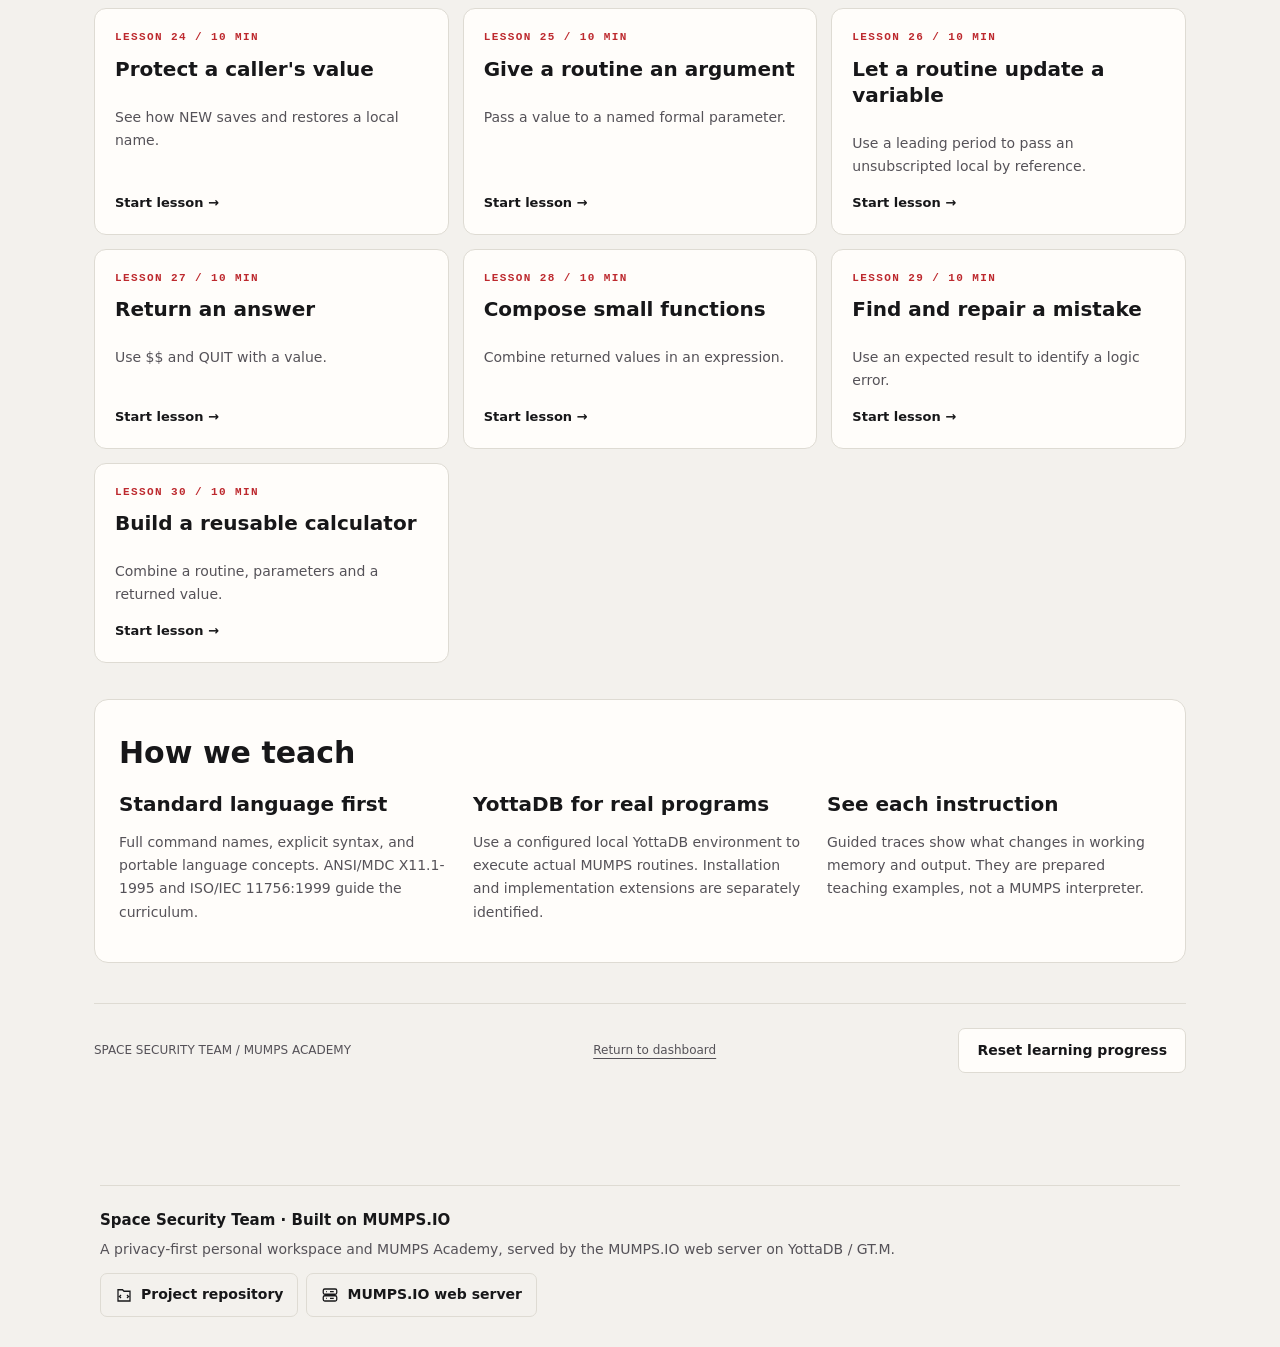
==== commit 2c09f51d: "Synchronize standalone academy with quality checkpoint template" ====
--- a/public/space-security/academy/index.html
+++ b/public/space-security/academy/index.html
@@ -16,7 +16,7 @@
 <main id="academy-main" class="academy"><nav class="lab-nav" aria-label="Academy navigation"><a href="/learn/foundations">Foundations</a><a href="/learn/lab">Visual Laboratory</a><a href="/learn/reference">Reference</a></nav>
 <section class="academy-hero" id="academyHero"><div><p class="academy-kicker">EDUCATION / FOUNDATIONS 0.3</p><h1>Your first programming language.<br><em>MUMPS.</em></h1><p>Learn to give a computer instructions, work with information, and create your first program. Start from zero. No previous programming experience, account, or installation required for the guided lessons.</p><div class="academy-actions"><a id="academyBegin" class="academy-primary" href="/learn/lesson/01">Begin learning →</a><a href="/learn/reference">Language &amp; setup guide</a></div></div><svg viewBox="0 0 240 240" aria-hidden="true"><g fill="none" stroke="currentColor"><circle cx="120" cy="120" r="105" stroke-dasharray="2 8" opacity=".4"/><circle cx="120" cy="120" r="78" opacity=".4"/><circle cx="120" cy="120" r="50" opacity=".25"/><path d="M120 15v210M15 120h210" opacity=".2"/><path d="M62 148V83l58 45 58-45v65" stroke-width="5" stroke-linejoin="round"/></g><g fill="currentColor"><circle cx="120" cy="15" r="4"/><circle cx="225" cy="120" r="4"/><circle cx="120" cy="225" r="4"/><circle cx="15" cy="120" r="4"/></g></svg></section>
 <section class="academy-progress" id="academyProgress"><div><p class="academy-kicker">YOUR LEARNING PATH</p><h2>Foundations</h2><p id="academyProgressText">0 of 30 lessons completed</p></div><progress id="academyProgressBar" max="30" value="0" aria-label="Completed lessons"></progress><small id="academyStorageStatus" role="status">Learning progress is stored in this browser, separately from personal observations.</small></section>
-<div id="academyHome"><div class="academy-section-title"><div><p class="academy-kicker">START HERE</p><h2>Thirty small steps</h2></div><span>Learn at your own pace</span></div><div id="academyLessons" class="academy-lessons"></div><section class="academy-principles"><h2>How we teach</h2><div><article><h3>Standard language first</h3><p>Full command names, explicit syntax, and portable language concepts. ANSI/MDC X11.1-1995 and ISO/IEC 11756:1999 guide the curriculum.</p></article><article><h3>YottaDB for real programs</h3><p>Use a configured local YottaDB environment to execute actual MUMPS routines. Installation and implementation extensions are separately identified.</p></article><article><h3>See each instruction</h3><p>Guided traces show what changes in working memory and output. They are prepared teaching examples, not a MUMPS interpreter.</p></article></div></section></div>
+<div id="academyHome"><div class="academy-section-title"><div><p class="academy-kicker">START HERE</p><h2 id="academyLessonHeading">30 small steps</h2></div><span>Learn at your own pace</span></div><div id="academyLessons" class="academy-lessons"></div><section class="academy-principles"><h2>How we teach</h2><div><article><h3>Standard language first</h3><p>Full command names, explicit syntax, and portable language concepts. ANSI/MDC X11.1-1995 and ISO/IEC 11756:1999 guide the curriculum.</p></article><article><h3>YottaDB for real programs</h3><p>Use a configured local YottaDB environment to execute actual MUMPS routines. Installation and implementation extensions are separately identified.</p></article><article><h3>See each instruction</h3><p>Guided traces show what changes in working memory and output. They are prepared teaching examples, not a MUMPS interpreter.</p></article></div></section></div>
 <section id="academyLab" hidden><p class="academy-kicker">VISUAL LABORATORY / INTERACTIVE MODELS</p><h1 id="labTitle"></h1><p id="labIntro"></p><div id="labContent"></div><p class="academy-muted">Guided simulations only — not actual MUMPS execution.</p></section><section id="academyLesson" hidden><a href="/learn" class="academy-back">← All lessons</a><p id="lessonMeta" class="academy-kicker"></p><h1 id="lessonTitle"></h1><p id="lessonGoal" class="academy-goal"></p><p id="lessonIntro" class="academy-intro"></p><div class="academy-trace"><div class="academy-code"><div class="academy-panel-head"><strong>PROGRAM</strong><button id="copyCode" type="button">Copy example</button></div><pre id="lessonCode" aria-label="Example MUMPS instructions"></pre><p id="traceExplanation" role="status">Select Next instruction to begin.</p><div class="academy-actions"><button id="traceReset" type="button">Reset</button><button id="traceNext" type="button" class="academy-primary">Next instruction →</button></div><p class="academy-muted">Guided trace · prepared states, not actual code execution.</p></div><div class="academy-state"><section><div class="academy-panel-head"><strong>WORKING MEMORY</strong><span>Current state</span></div><div id="traceMemory"></div></section><section><div class="academy-panel-head"><strong>OUTPUT</strong></div><pre id="traceOutput" aria-live="polite"></pre></section></div></div>
 <section id="messageBuilder" class="academy-exercise" hidden><h2>Make the message yours</h2><label for="messageInput">Type your own message</label><input id="messageInput" maxlength="160" value="Hello, world!"><pre id="messageCode"></pre><button id="messageRun" type="button" class="academy-primary">Preview output</button><pre id="messageOutput" aria-live="polite"></pre><small>Constructs a WRITE example and previews its text, without running MUMPS.</small></section>
 <section class="academy-exercise"><p class="academy-kicker">CHECK YOUR UNDERSTANDING</p><h2 id="quizQuestion"></h2><div id="quizChoices"></div><p id="quizFeedback" role="status"></p><button type="button" id="completeLesson" class="academy-primary" disabled>Mark lesson complete</button></section>
@@ -26,4 +26,4 @@
  WRITE "Hello, ",name,!
  QUIT</pre><p>From your configured shell, execute:</p><pre>yottadb -run ^HELLO</pre><h2>Language policy</h2><p>Our lessons use standard MUMPS constructs, with full command names. YottaDB-specific commands, functions, and environment configuration are labeled when introduced. Formal ANSI/ISO conformance has not been independently certified.</p><ul><li><a href="https://docs.yottadb.com/ProgrammersGuide/">YottaDB M Programmer's Guide</a></li><li><a href="https://docs.yottadb.com/ProgrammersGuide/langfeat.html">Language features</a></li><li><a href="https://docs.yottadb.com/ProgrammersGuide/commands.html">Commands</a></li><li><a href="https://docs.yottadb.com/ProgrammersGuide/functions.html">Functions</a></li><li><a href="https://docs.yottadb.com/ProgrammersGuide/langext.html">Implementation extensions</a></li></ul></section>
 <noscript><p>JavaScript is required for guided traces and lesson navigation. The <a href="https://docs.yottadb.com/ProgrammersGuide/">YottaDB guide</a> is available without the academy.</p></noscript>
-<footer class="academy-footer"><span>SPACE SECURITY TEAM / MUMPS ACADEMY</span><a href="/">Return to dashboard</a><button id="resetProgress" type="button">Reset learning progress</button></footer></main></body></html>+<footer class="academy-footer"><span>SPACE SECURITY TEAM / MUMPS ACADEMY</span><a href="/">Return to dashboard</a><button id="resetProgress" type="button">Reset learning progress</button></footer></main><footer class="sst-attribution" aria-label="Project and technology"><strong>Space Security Team · Built on MUMPS.IO</strong><p>A privacy-first personal workspace and MUMPS Academy, served by the MUMPS.IO web server on YottaDB / GT.M.</p><div class="sst-attribution-links"><a href="https://github.com/aa-87/efuhair.com"><svg viewBox="0 0 24 24" aria-hidden="true"><path d="M4 5h6l2 2h8v13H4zM8 12l-2 2 2 2m8-4 2 2-2 2"/></svg>Project repository</a><a href="https://github.com/aa-87/mumps.io"><svg viewBox="0 0 24 24" aria-hidden="true"><rect x="3" y="4" width="18" height="7" rx="2"/><rect x="3" y="13" width="18" height="7" rx="2"/><path d="M7 7.5h1m-1 9h1m4-9h5m-5 9h5"/></svg>MUMPS.IO web server</a></div></footer></body></html>
--- a/public/space-security/design-system.css
+++ b/public/space-security/design-system.css
@@ -29,3 +29,68 @@
 [data-demo=true] .tracker-menu-entry-count{display:none!important}
 @media(max-width:680px){.rc-welcome{grid-template-columns:1fr;padding-top:24px}.rc-welcome svg{display:none}.rc-section-nav{gap:5px}.rc-section-nav a{padding:0 9px;font-size:12px}.rc-actions a{font-size:12px}.sst-header .sst-nav>a{font-size:11px}}
 @media(prefers-reduced-motion:reduce){html{scroll-behavior:auto!important}*,*::before,*::after{transition:none!important;animation:none!important}}
+
+/* Product-wide quality checkpoint: mobile reflow and shared attribution. */
+*,*::before,*::after{box-sizing:border-box}
+body{margin:0}
+main,main :is(section,article,form,fieldset,div){min-width:0}
+main :is(input,select,textarea){min-width:0}
+main :is(button,.button,.btn){max-width:100%;white-space:normal;overflow-wrap:anywhere}
+main :is(p,h1,h2,h3,h4,small,pre){overflow-wrap:anywhere}
+main :is(img,svg,video){max-width:100%}
+.sst-attribution{width:min(1080px,90%);margin:28px auto 0;padding:22px 0 30px;border-top:1px solid var(--rc-line);color:var(--rc-muted);font:14px/1.6 system-ui,sans-serif}
+.sst-attribution strong{display:block;color:var(--rc-ink);font-size:15px}
+.sst-attribution p{margin:6px 0 12px}
+.sst-attribution-links{display:flex;flex-wrap:wrap;gap:8px}
+.sst-attribution a{display:inline-flex;align-items:center;gap:8px;min-height:44px;padding:9px 14px;border:1px solid var(--rc-line);border-radius:7px;color:var(--rc-ink);text-decoration:none;font-weight:600}
+.sst-attribution a:hover{border-color:var(--rc-accent)}
+.sst-attribution a:focus-visible{outline:2px solid var(--rc-accent);outline-offset:3px}
+.sst-attribution svg{width:18px;height:18px;flex:none;fill:none;stroke:currentColor;stroke-width:1.7}
+.sst-stack-credit{font-size:13px;color:var(--rc-muted);line-height:1.6}
+.sst-stack-credit a{color:inherit;text-decoration:underline;text-underline-offset:3px}
+main :is(.journal-form-note,.dashboard-disclaimer,.insight-footnote,.timeline-chart-note,.insight-empty,.activity-copy p){font-size:13px;line-height:1.6;color:var(--rc-muted)}
+main :is(.dashboard-stat>span,.dashboard-stat small,.timeline-metrics article>span,.timeline-metrics article small,.journal-form label,.timeline-controls label>span,.chart-legend,.timeline-legend){font-size:11px;line-height:1.5;color:var(--rc-muted)}
+main :is(.dashboard-status,.dashboard-stat,.timeline-metrics article){min-width:0}
+main :is(.chart-legend,.timeline-legend,.journal-form-actions,.backup-actions){flex-wrap:wrap}
+main .backup-import-label{min-height:44px;white-space:normal}
+@media(max-width:760px){
+ .sst-header{position:relative}
+ html{scroll-padding-top:16px}
+ .sst-header .sst-nav{display:grid;grid-template-columns:repeat(3,minmax(0,1fr));gap:6px}
+ .sst-header .sst-nav>a{justify-content:center;white-space:normal;text-align:center;font-size:12px;line-height:1.25;border:1px solid var(--sst-line);border-radius:5px;padding:6px 4px}
+ .sst-header .tracker-menu{grid-column:span 2;min-width:0}
+ .sst-header .tracker-menu summary{justify-content:center;white-space:normal;width:100%;min-height:44px}
+ .sst-header .tracker-menu-panel{max-height:min(65vh,460px)}
+ .sst-header .sst-brand{min-width:0;gap:10px}
+ .sst-header .sst-brand-name{white-space:normal;letter-spacing:.7px;font-size:10px}
+ .sst-header .sst-brand-name span{font-size:8px;letter-spacing:.4px}
+ .sst-header .sst-theme-toggle{padding:8px;white-space:normal}
+ .rc-section-nav{display:grid;grid-template-columns:repeat(2,minmax(0,1fr))}
+ .rc-section-nav a{justify-content:center;text-align:center;font-size:13px}
+ .rc-section-nav a:last-child{grid-column:1/-1}
+ .rc-actions a{flex:1 1 140px;justify-content:center;text-align:center}
+ main :is(.dashboard-stats,.timeline-metrics,.stats){grid-template-columns:repeat(2,minmax(0,1fr))}
+ main :is(.journal-list-controls,.backup-actions){display:flex;flex-direction:column;align-items:stretch}
+ main .journal-list-controls :is(input,select){width:100%;max-width:none}
+ main .journal-list{max-height:none}
+ main .activity-controls{flex-wrap:wrap}
+ main :is(.activity-filter,.journal-entry-actions button){min-height:44px;font-size:11px}
+ main .timeline-controls{grid-template-columns:minmax(0,1fr)}
+ main .timeline-controls .timeline-search{grid-column:auto}
+ main .timeline-day-events{min-width:0}
+ main :is(.log-item,.history .entry){grid-template-columns:minmax(0,1fr)}
+ main .log-item{gap:8px}
+ main .log-item button,main .history .entry button{min-height:44px}
+ main .entry p{font-size:14px;line-height:1.6}
+ main .academy-variable{flex-wrap:wrap}
+ main .lab-nav a{flex:1 1 130px;display:flex;align-items:center;justify-content:center;text-align:center}
+}
+@media(max-width:360px){
+ .sst-header .sst-brand-mark{width:22px;height:22px}
+ .sst-header .sst-theme-toggle{font-size:10px}
+ main :is(.dashboard-stats,.timeline-metrics,.stats){grid-template-columns:minmax(0,1fr)}
+ main .timeline-metrics article{border-right:0}
+ main :is(.academy-panel-head,.journal-form-top,.timeline-topline,.section-head){flex-wrap:wrap}
+ .sst-attribution a{width:100%}
+}
+@media(max-height:500px) and (orientation:landscape){.sst-header{position:relative}.sst-header .tracker-menu-panel{max-height:55vh}html{scroll-padding-top:16px}}
--- a/public/space-security/academy/academy.css
+++ b/public/space-security/academy/academy.css
@@ -8,3 +8,12 @@
 
 /* Foundations 0.3: visual program construction */
 .construction-grid{display:grid;grid-template-columns:minmax(0,1.2fr) minmax(0,1fr);gap:20px}.construction-grid>div{min-width:0}.call-stack{display:flex;flex-direction:column-reverse;gap:8px;padding:12px;border:1px dashed var(--rc-line);border-radius:10px}.stack-frame{padding:12px 16px;border:1px solid var(--rc-line);border-left:4px solid var(--rc-accent);background:var(--rc-bg);border-radius:6px;font:600 14px ui-monospace,monospace}.stack-frame:last-child{border-color:var(--rc-accent)}.construction-grid .lab-step{padding:12px}.construction-grid .lab-step strong{font-size:18px}.construction-grid pre{margin:10px 0}.construction-grid .academy-code-line{white-space:pre-wrap}.construction-grid .lab-step-grid{grid-template-columns:repeat(auto-fit,minmax(min(100%,125px),1fr))}@media(max-width:700px){.construction-grid{grid-template-columns:1fr;gap:10px}}
+
+/* Organize the growing curriculum into readable modules. */
+#academyLessons{display:block}
+.academy-module{margin:24px 0 36px}
+.academy-module-heading{font-size:20px;padding-bottom:12px;border-bottom:1px solid var(--rc-line)}
+.academy-module-grid{display:grid;grid-template-columns:repeat(3,minmax(0,1fr));gap:14px}
+.academy-card{min-width:0;overflow-wrap:anywhere}
+@media(max-width:900px){.academy-module-grid{grid-template-columns:repeat(2,minmax(0,1fr))}}
+@media(max-width:600px){.academy-module-grid{grid-template-columns:minmax(0,1fr)}.academy-card{padding:16px}.academy-progress{margin:12px 0}.academy-trace{grid-template-columns:minmax(0,1fr)}.academy-panel-head{flex-wrap:wrap}.academy-lesson-nav a{display:flex;align-items:center;min-height:44px}.academy pre{white-space:pre-wrap;overflow-wrap:anywhere}.academy-variable small{overflow-wrap:anywhere}.lab-panel svg{max-height:none}.lab-node-list{font-size:13px}}
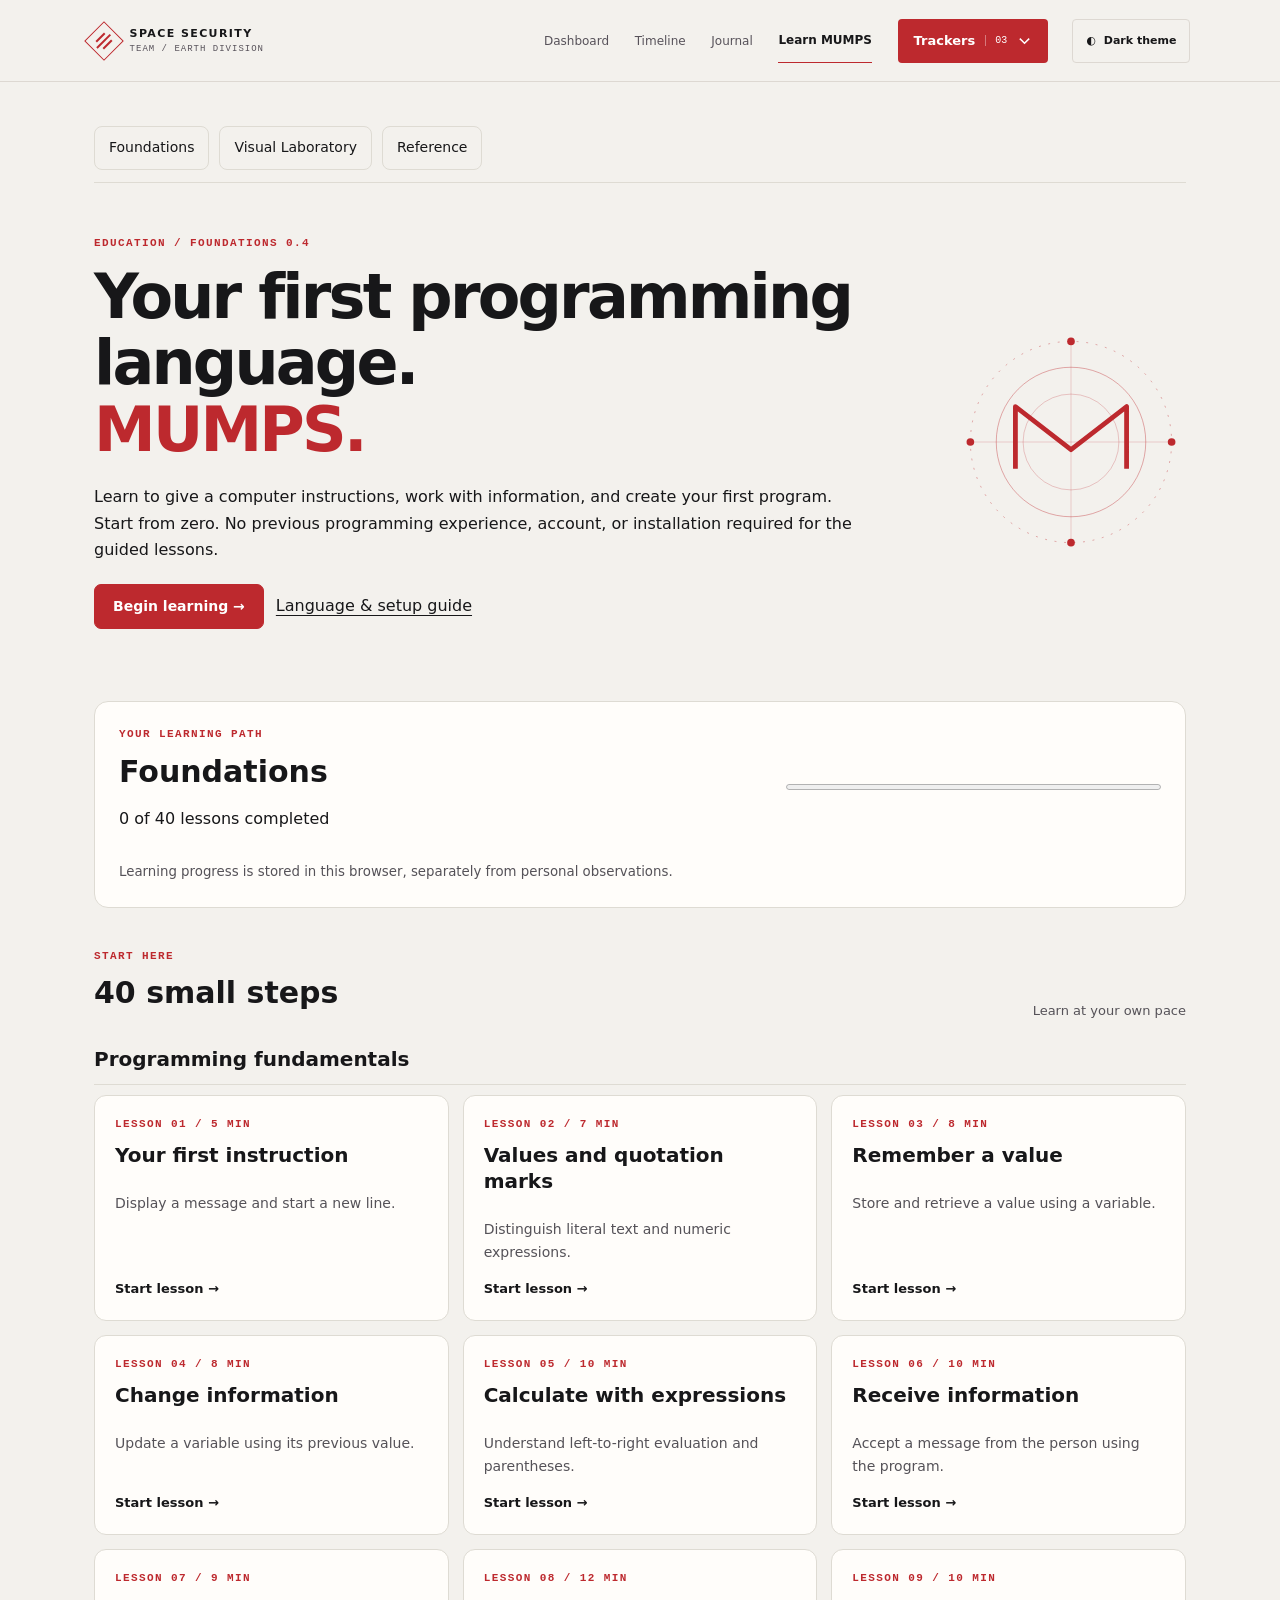
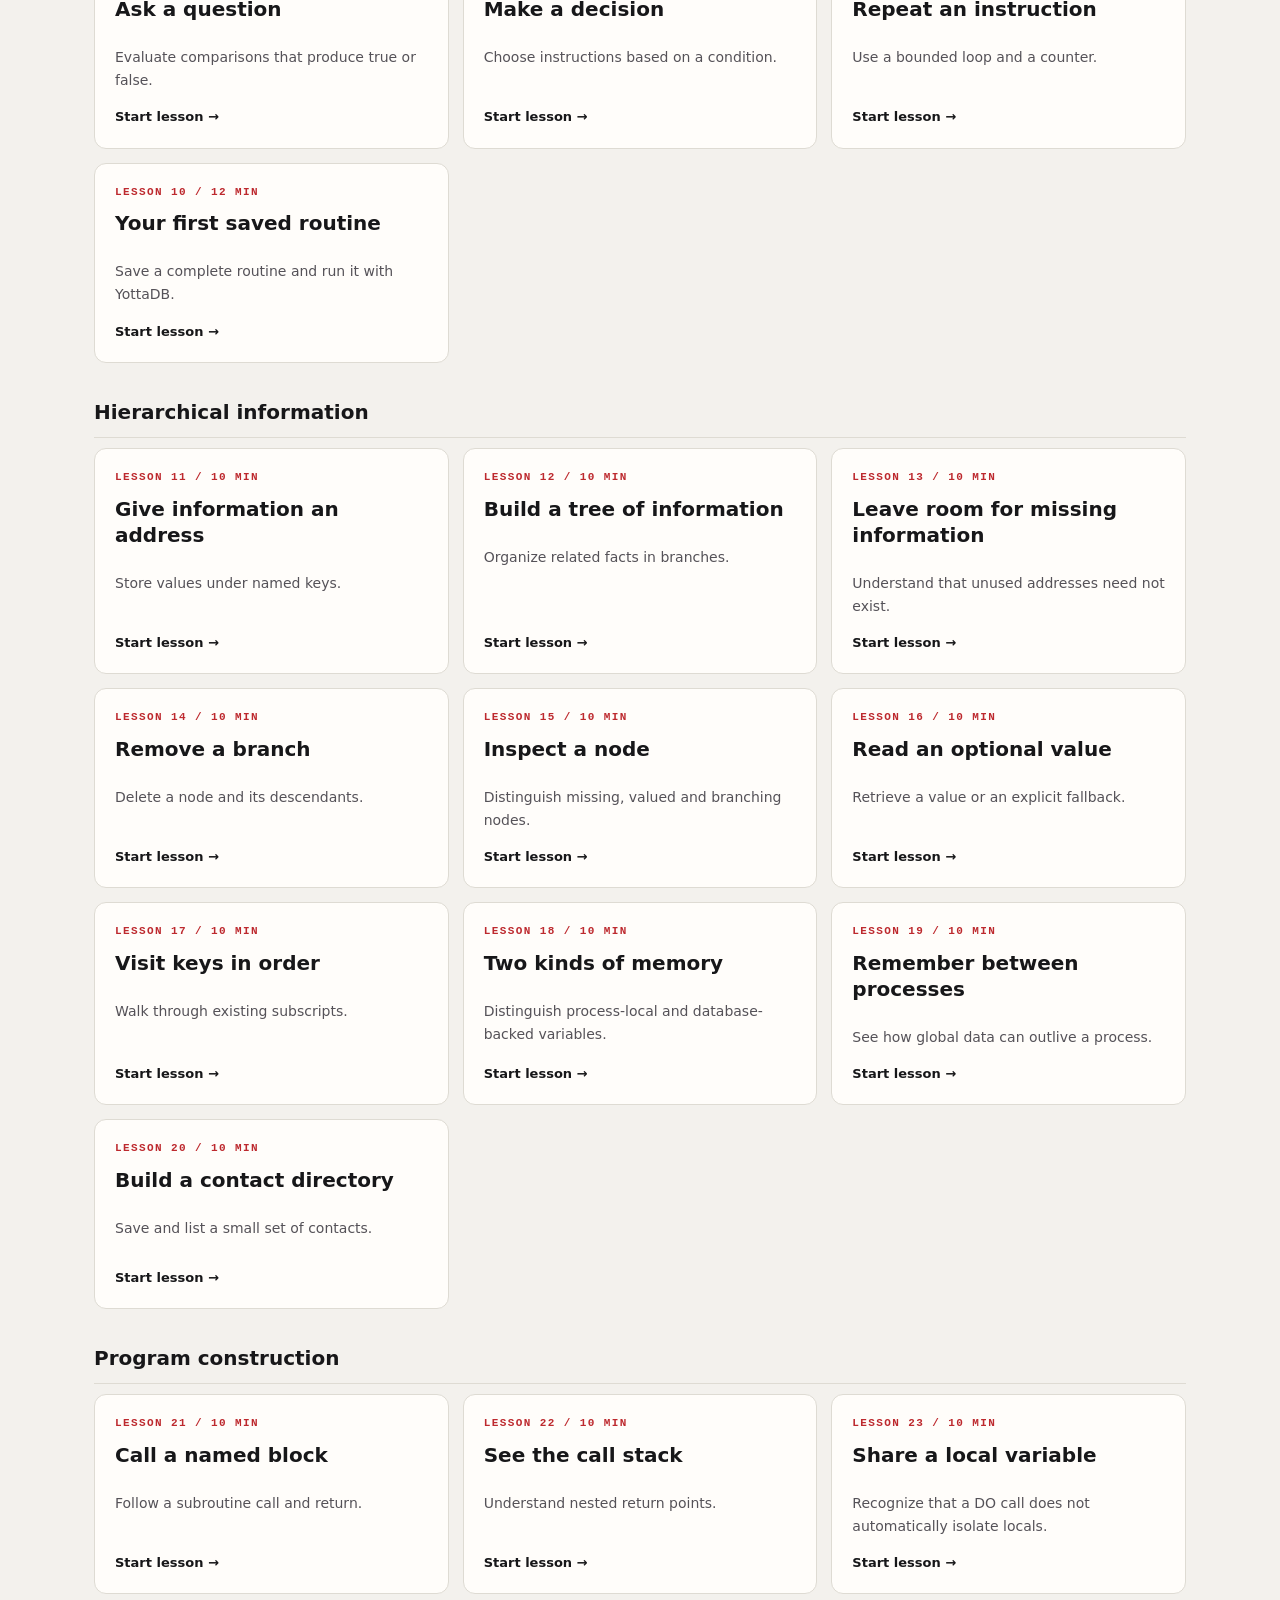
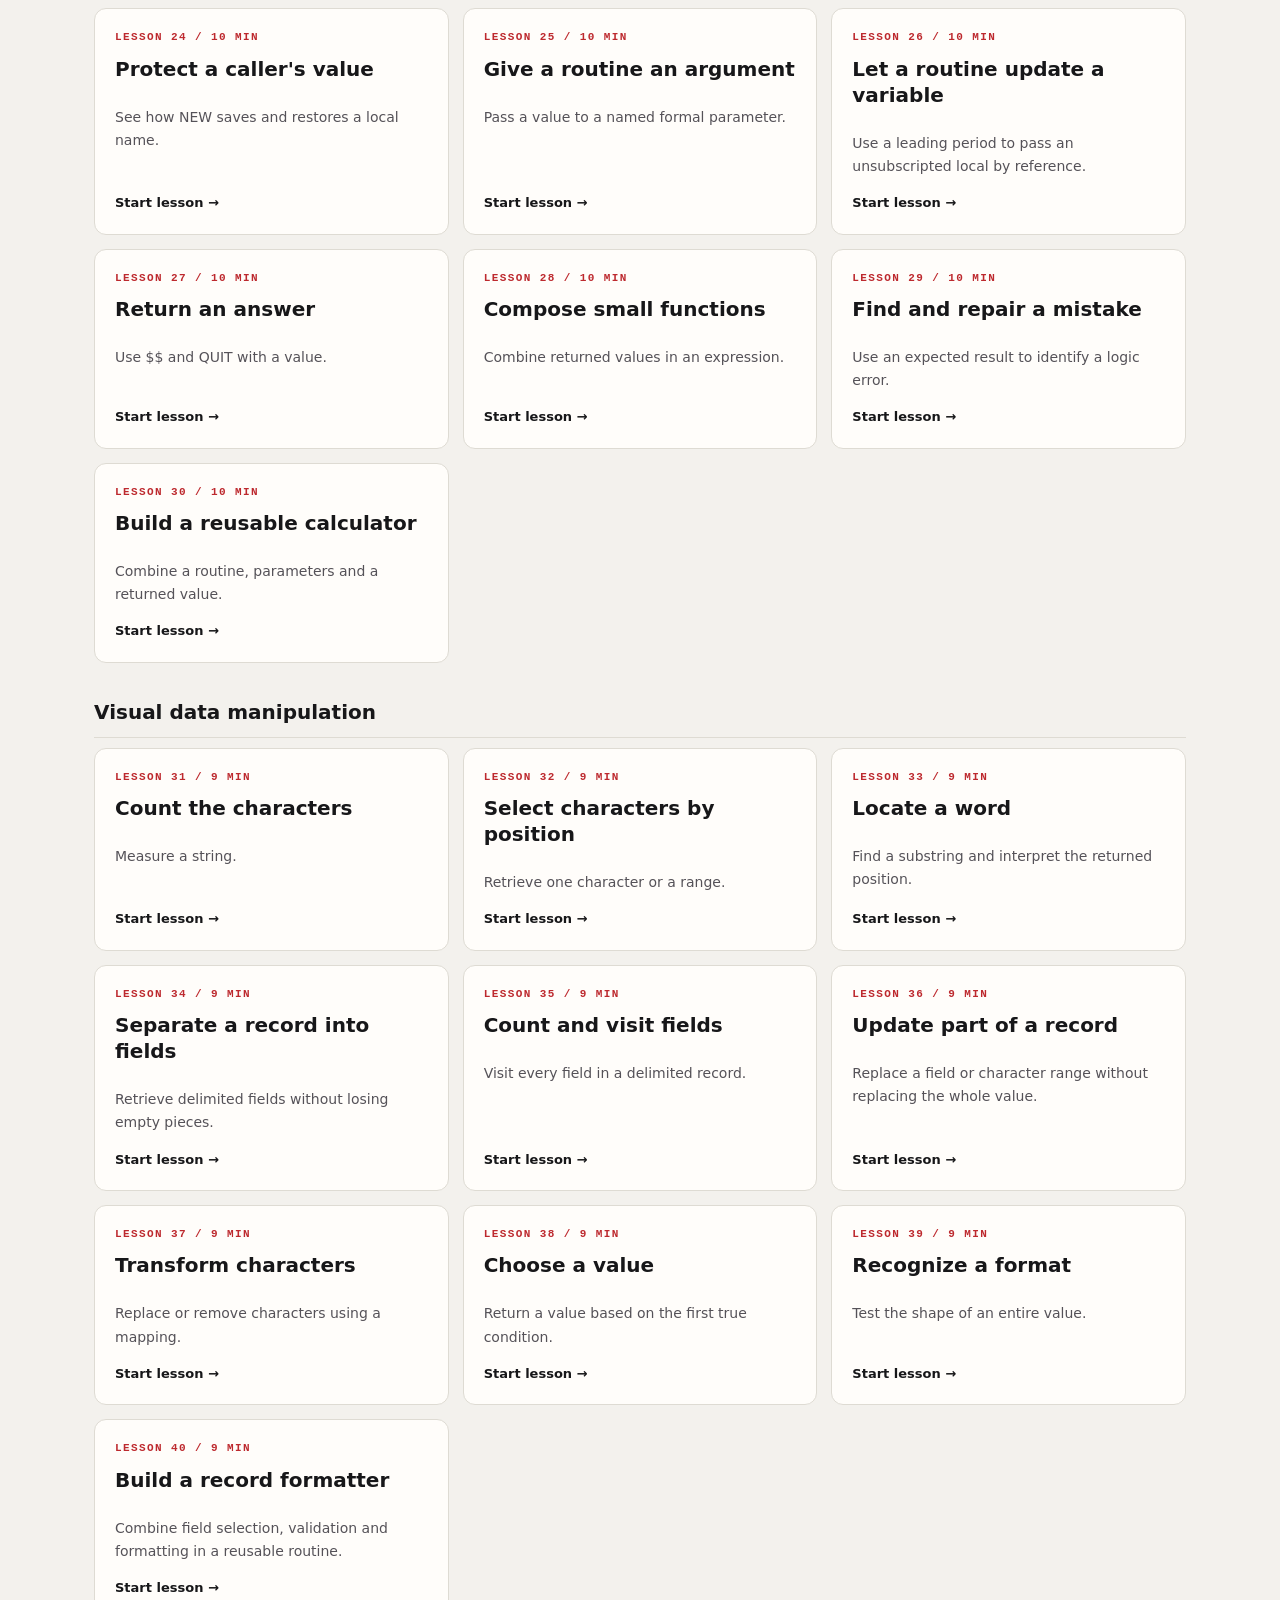
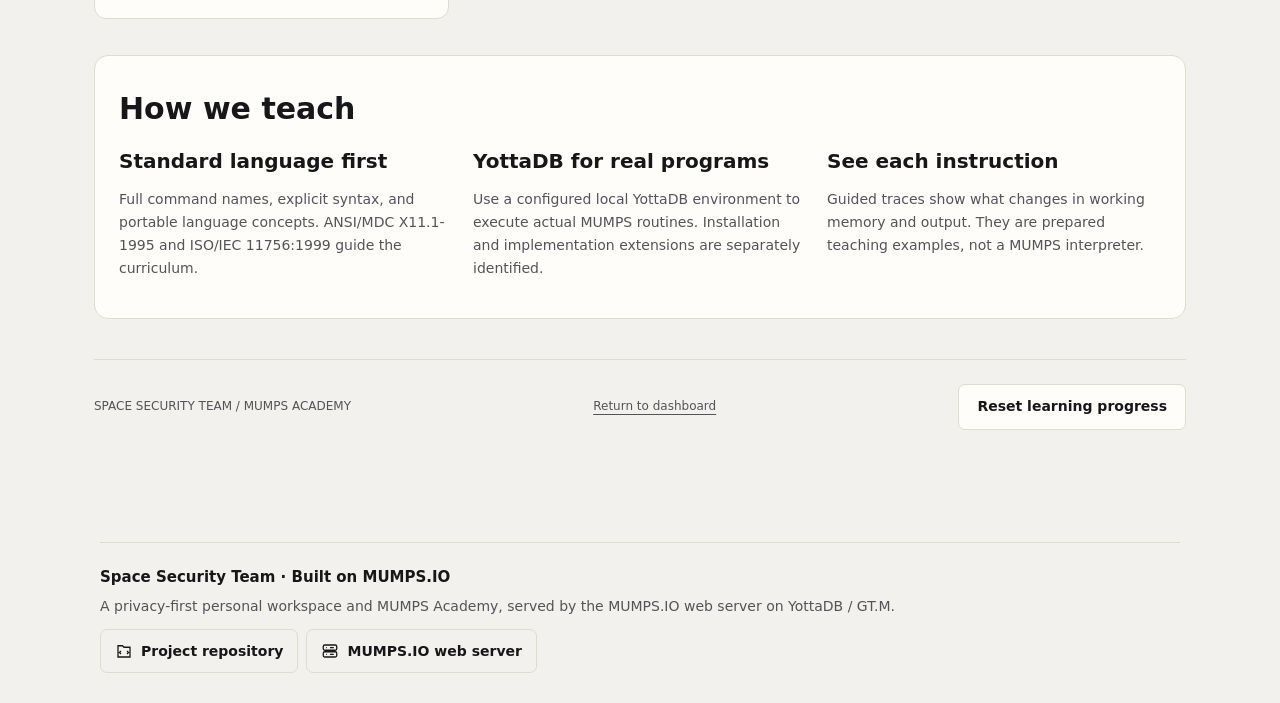
==== commit bd0322db: "Keep standalone academy template synchronized" ====
--- a/public/space-security/academy/index.html
+++ b/public/space-security/academy/index.html
@@ -1,6 +1,6 @@
 <!doctype html>
 <html lang="en" data-theme="dark"><head><meta charset="utf-8"><meta name="viewport" content="width=device-width,initial-scale=1"><meta name="theme-color" content="#08090b"><meta name="description" content="Learn programming from the beginning with MUMPS and YottaDB."><title>MUMPS Academy — Foundations</title>
-<link rel="stylesheet" href="/public/space-security/shared-navigation.css"><link rel="stylesheet" href="/public/space-security/design-system.css"><link rel="stylesheet" href="/public/space-security/academy/academy.css"><script src="/public/space-security/shared-navigation.js"></script><script defer src="/public/space-security/academy/curriculum.js"></script><script defer src="/public/space-security/academy/academy.js"></script><script defer src="/public/space-security/academy/lab-model.js"></script><script defer src="/public/space-security/academy/lab.js"></script><script defer src="/public/space-security/academy/construction-model.js"></script><script defer src="/public/space-security/academy/construction.js"></script></head><body>
+<link rel="stylesheet" href="/public/space-security/shared-navigation.css"><link rel="stylesheet" href="/public/space-security/design-system.css"><link rel="stylesheet" href="/public/space-security/academy/academy.css"><script src="/public/space-security/shared-navigation.js"></script><script defer src="/public/space-security/academy/curriculum.js"></script><script defer src="/public/space-security/academy/academy.js"></script><script defer src="/public/space-security/academy/lab-model.js"></script><script defer src="/public/space-security/academy/lab.js"></script><script defer src="/public/space-security/academy/construction-model.js"></script><script defer src="/public/space-security/academy/construction.js"></script><script defer src="/public/space-security/academy/string-model.js"></script><script defer src="/public/space-security/academy/strings.js"></script><script defer src="/public/space-security/academy/reference.js"></script></head><body>
 <a class="academy-skip" href="#academy-main">Skip to learning</a>
 <header class="sst-header">
   <a class="sst-brand" href="/" aria-label="Space Security Team home">
@@ -14,14 +14,14 @@
   <button class="sst-theme-toggle" type="button" id="themeToggle" aria-label="Switch to light theme" title="Switch theme">◐ <span id="themeLabel">Light theme</span></button>
 </header>
 <main id="academy-main" class="academy"><nav class="lab-nav" aria-label="Academy navigation"><a href="/learn/foundations">Foundations</a><a href="/learn/lab">Visual Laboratory</a><a href="/learn/reference">Reference</a></nav>
-<section class="academy-hero" id="academyHero"><div><p class="academy-kicker">EDUCATION / FOUNDATIONS 0.3</p><h1>Your first programming language.<br><em>MUMPS.</em></h1><p>Learn to give a computer instructions, work with information, and create your first program. Start from zero. No previous programming experience, account, or installation required for the guided lessons.</p><div class="academy-actions"><a id="academyBegin" class="academy-primary" href="/learn/lesson/01">Begin learning →</a><a href="/learn/reference">Language &amp; setup guide</a></div></div><svg viewBox="0 0 240 240" aria-hidden="true"><g fill="none" stroke="currentColor"><circle cx="120" cy="120" r="105" stroke-dasharray="2 8" opacity=".4"/><circle cx="120" cy="120" r="78" opacity=".4"/><circle cx="120" cy="120" r="50" opacity=".25"/><path d="M120 15v210M15 120h210" opacity=".2"/><path d="M62 148V83l58 45 58-45v65" stroke-width="5" stroke-linejoin="round"/></g><g fill="currentColor"><circle cx="120" cy="15" r="4"/><circle cx="225" cy="120" r="4"/><circle cx="120" cy="225" r="4"/><circle cx="15" cy="120" r="4"/></g></svg></section>
-<section class="academy-progress" id="academyProgress"><div><p class="academy-kicker">YOUR LEARNING PATH</p><h2>Foundations</h2><p id="academyProgressText">0 of 30 lessons completed</p></div><progress id="academyProgressBar" max="30" value="0" aria-label="Completed lessons"></progress><small id="academyStorageStatus" role="status">Learning progress is stored in this browser, separately from personal observations.</small></section>
-<div id="academyHome"><div class="academy-section-title"><div><p class="academy-kicker">START HERE</p><h2 id="academyLessonHeading">30 small steps</h2></div><span>Learn at your own pace</span></div><div id="academyLessons" class="academy-lessons"></div><section class="academy-principles"><h2>How we teach</h2><div><article><h3>Standard language first</h3><p>Full command names, explicit syntax, and portable language concepts. ANSI/MDC X11.1-1995 and ISO/IEC 11756:1999 guide the curriculum.</p></article><article><h3>YottaDB for real programs</h3><p>Use a configured local YottaDB environment to execute actual MUMPS routines. Installation and implementation extensions are separately identified.</p></article><article><h3>See each instruction</h3><p>Guided traces show what changes in working memory and output. They are prepared teaching examples, not a MUMPS interpreter.</p></article></div></section></div>
+<section class="academy-hero" id="academyHero"><div><p class="academy-kicker">EDUCATION / FOUNDATIONS 0.4</p><h1>Your first programming language.<br><em>MUMPS.</em></h1><p>Learn to give a computer instructions, work with information, and create your first program. Start from zero. No previous programming experience, account, or installation required for the guided lessons.</p><div class="academy-actions"><a id="academyBegin" class="academy-primary" href="/learn/lesson/01">Begin learning →</a><a href="/learn/reference">Language &amp; setup guide</a></div></div><svg viewBox="0 0 240 240" aria-hidden="true"><g fill="none" stroke="currentColor"><circle cx="120" cy="120" r="105" stroke-dasharray="2 8" opacity=".4"/><circle cx="120" cy="120" r="78" opacity=".4"/><circle cx="120" cy="120" r="50" opacity=".25"/><path d="M120 15v210M15 120h210" opacity=".2"/><path d="M62 148V83l58 45 58-45v65" stroke-width="5" stroke-linejoin="round"/></g><g fill="currentColor"><circle cx="120" cy="15" r="4"/><circle cx="225" cy="120" r="4"/><circle cx="120" cy="225" r="4"/><circle cx="15" cy="120" r="4"/></g></svg></section>
+<section class="academy-progress" id="academyProgress"><div><p class="academy-kicker">YOUR LEARNING PATH</p><h2>Foundations</h2><p id="academyProgressText">0 of 40 lessons completed</p></div><progress id="academyProgressBar" max="40" value="0" aria-label="Completed lessons"></progress><small id="academyStorageStatus" role="status">Learning progress is stored in this browser, separately from personal observations.</small></section>
+<div id="academyHome"><div class="academy-section-title"><div><p class="academy-kicker">START HERE</p><h2 id="academyLessonHeading">40 small steps</h2></div><span>Learn at your own pace</span></div><div id="academyLessons" class="academy-lessons"></div><section class="academy-principles"><h2>How we teach</h2><div><article><h3>Standard language first</h3><p>Full command names, explicit syntax, and portable language concepts. ANSI/MDC X11.1-1995 and ISO/IEC 11756:1999 guide the curriculum.</p></article><article><h3>YottaDB for real programs</h3><p>Use a configured local YottaDB environment to execute actual MUMPS routines. Installation and implementation extensions are separately identified.</p></article><article><h3>See each instruction</h3><p>Guided traces show what changes in working memory and output. They are prepared teaching examples, not a MUMPS interpreter.</p></article></div></section></div>
 <section id="academyLab" hidden><p class="academy-kicker">VISUAL LABORATORY / INTERACTIVE MODELS</p><h1 id="labTitle"></h1><p id="labIntro"></p><div id="labContent"></div><p class="academy-muted">Guided simulations only — not actual MUMPS execution.</p></section><section id="academyLesson" hidden><a href="/learn" class="academy-back">← All lessons</a><p id="lessonMeta" class="academy-kicker"></p><h1 id="lessonTitle"></h1><p id="lessonGoal" class="academy-goal"></p><p id="lessonIntro" class="academy-intro"></p><div class="academy-trace"><div class="academy-code"><div class="academy-panel-head"><strong>PROGRAM</strong><button id="copyCode" type="button">Copy example</button></div><pre id="lessonCode" aria-label="Example MUMPS instructions"></pre><p id="traceExplanation" role="status">Select Next instruction to begin.</p><div class="academy-actions"><button id="traceReset" type="button">Reset</button><button id="traceNext" type="button" class="academy-primary">Next instruction →</button></div><p class="academy-muted">Guided trace · prepared states, not actual code execution.</p></div><div class="academy-state"><section><div class="academy-panel-head"><strong>WORKING MEMORY</strong><span>Current state</span></div><div id="traceMemory"></div></section><section><div class="academy-panel-head"><strong>OUTPUT</strong></div><pre id="traceOutput" aria-live="polite"></pre></section></div></div>
 <section id="messageBuilder" class="academy-exercise" hidden><h2>Make the message yours</h2><label for="messageInput">Type your own message</label><input id="messageInput" maxlength="160" value="Hello, world!"><pre id="messageCode"></pre><button id="messageRun" type="button" class="academy-primary">Preview output</button><pre id="messageOutput" aria-live="polite"></pre><small>Constructs a WRITE example and previews its text, without running MUMPS.</small></section>
 <section class="academy-exercise"><p class="academy-kicker">CHECK YOUR UNDERSTANDING</p><h2 id="quizQuestion"></h2><div id="quizChoices"></div><p id="quizFeedback" role="status"></p><button type="button" id="completeLesson" class="academy-primary" disabled>Mark lesson complete</button></section>
 <section class="academy-exercise"><h2>Practice on your own</h2><p id="lessonPractice"></p><p id="lessonTask"></p><p><a id="lessonLab" hidden href="/learn/lab">Explore this concept in the Visual Laboratory →</a></p><p>Use the <a href="/learn/reference">YottaDB setup guide</a> when you are ready to execute real code. <a id="lessonReference" href="https://docs.yottadb.com/ProgrammersGuide/">Technical reference</a></p></section><nav class="academy-lesson-nav" aria-label="Lesson navigation"><a id="previousLesson" href="/learn">← Previous</a><a id="nextLesson" href="/learn">Next lesson →</a></nav></section>
-<section id="academyReference" hidden><a href="/learn" class="academy-back">← All lessons</a><p class="academy-kicker">ENVIRONMENT / REFERENCE</p><h1>From examples to real programs.</h1><h2>1. Install YottaDB</h2><p>YottaDB is our chosen MUMPS implementation. Follow the <a href="https://docs.yottadb.com/AdminOpsGuide/basicops.html">official installation and environment documentation</a> for your Linux system. Use a separate learning environment, not a production database.</p><h2>2. Enter Direct Mode</h2><p>In your configured YottaDB shell, run:</p><pre>yottadb -direct</pre><p>At the YottaDB prompt, type the following instruction and press Enter. The prompt itself is not part of the instruction.</p><pre>WRITE "Hello, world!",!</pre><p>Type HALT to leave Direct Mode. The shell command and prompt are YottaDB environment details; WRITE and HALT are language commands.</p><h2>3. Save a routine</h2><p>Create HELLO.m in your configured routine directory. Preserve the leading space on command lines.</p><pre>HELLO ; My first routine
+<section id="academyReference" hidden><a href="/learn" class="academy-back">← All lessons</a><p class="academy-kicker">ENVIRONMENT / REFERENCE</p><h1>Language reference &amp; setup</h1><p>Explore the standard language concepts introduced in the course. This growing reference is not a complete ANSI specification.</p><section class="lab-panel" aria-labelledby="referenceHeading"><h2 id="referenceHeading">Find a command or function</h2><div class="lab-controls"><div class="lab-field"><label for="referenceSearch">Search language reference</label><input id="referenceSearch" type="search" placeholder="e.g. PIECE or delimiter"></div><div class="lab-field"><label for="referenceCategory">Category</label><select id="referenceCategory"><option value="all">All entries</option><option>Command</option><option>Function</option><option>Special variable</option><option>Operator</option><option>Syntax</option><option>YottaDB environment</option></select></div></div><p id="referenceCount" role="status"></p><div id="referenceCatalog" class="reference-grid"></div></section><h2>From examples to real programs</h2><h2>1. Install YottaDB</h2><p>YottaDB is our chosen MUMPS implementation. Follow the <a href="https://docs.yottadb.com/AdminOpsGuide/basicops.html">official installation and environment documentation</a> for your Linux system. Use a separate learning environment, not a production database.</p><h2>2. Enter Direct Mode</h2><p>In your configured YottaDB shell, run:</p><pre>yottadb -direct</pre><p>At the YottaDB prompt, type the following instruction and press Enter. The prompt itself is not part of the instruction.</p><pre>WRITE "Hello, world!",!</pre><p>Type HALT to leave Direct Mode. The shell command and prompt are YottaDB environment details; WRITE and HALT are language commands.</p><h2>3. Save a routine</h2><p>Create HELLO.m in your configured routine directory. Preserve the leading space on command lines.</p><pre>HELLO ; My first routine
  SET name="Alex"
  WRITE "Hello, ",name,!
  QUIT</pre><p>From your configured shell, execute:</p><pre>yottadb -run ^HELLO</pre><h2>Language policy</h2><p>Our lessons use standard MUMPS constructs, with full command names. YottaDB-specific commands, functions, and environment configuration are labeled when introduced. Formal ANSI/ISO conformance has not been independently certified.</p><ul><li><a href="https://docs.yottadb.com/ProgrammersGuide/">YottaDB M Programmer's Guide</a></li><li><a href="https://docs.yottadb.com/ProgrammersGuide/langfeat.html">Language features</a></li><li><a href="https://docs.yottadb.com/ProgrammersGuide/commands.html">Commands</a></li><li><a href="https://docs.yottadb.com/ProgrammersGuide/functions.html">Functions</a></li><li><a href="https://docs.yottadb.com/ProgrammersGuide/langext.html">Implementation extensions</a></li></ul></section>
--- a/public/space-security/design-system.css
+++ b/public/space-security/design-system.css
@@ -94,3 +94,6 @@
  .sst-attribution a{width:100%}
 }
 @media(max-height:500px) and (orientation:landscape){.sst-header{position:relative}.sst-header .tracker-menu-panel{max-height:55vh}html{scroll-padding-top:16px}}
+
+/* Keep launch controls reachable after the non-sticky mobile header scrolls away. */
+@media(max-width:760px){.sst-header .tracker-menu-panel{max-height:min(52vh,420px);overscroll-behavior:contain}.sst-header .sst-nav>a{min-width:0}.sst-header .tracker-menu-copy{overflow-wrap:anywhere}.sst-header .tracker-menu-panel a{grid-template-columns:32px minmax(0,1fr) 12px;gap:8px}.sst-header .tracker-menu-icon{width:32px;height:32px}.rc-about .shell{width:100%}.rc-about :is(.tracker-head,.tracker-footer,.document-top){flex-wrap:wrap}.rc-about :is(.protocol-grid,.brief-grid,.privacy-grid,.training-grid)>*{min-width:0}}
--- a/public/space-security/academy/academy.css
+++ b/public/space-security/academy/academy.css
@@ -17,3 +17,6 @@
 .academy-card{min-width:0;overflow-wrap:anywhere}
 @media(max-width:900px){.academy-module-grid{grid-template-columns:repeat(2,minmax(0,1fr))}}
 @media(max-width:600px){.academy-module-grid{grid-template-columns:minmax(0,1fr)}.academy-card{padding:16px}.academy-progress{margin:12px 0}.academy-trace{grid-template-columns:minmax(0,1fr)}.academy-panel-head{flex-wrap:wrap}.academy-lesson-nav a{display:flex;align-items:center;min-height:44px}.academy pre{white-space:pre-wrap;overflow-wrap:anywhere}.academy-variable small{overflow-wrap:anywhere}.lab-panel svg{max-height:none}.lab-node-list{font-size:13px}}
+
+/* Foundations 0.4: character and field diagrams, responsive language reference. */
+.string-cells{display:flex;flex-wrap:wrap;gap:6px;margin:16px 0;min-width:0}.string-cell{display:grid;gap:5px;min-width:38px;max-width:100%;padding:9px;border:1px solid var(--rc-line);border-radius:6px;text-align:center;background:var(--rc-bg);overflow-wrap:anywhere}.string-cell small{font-size:11px}.string-cell strong{font:600 16px ui-monospace,monospace;white-space:pre-wrap}.string-cell.selected,.select-branch.selected{border:2px solid var(--rc-accent);box-shadow:inset 0 -3px var(--rc-accent)}.select-branches{display:grid;gap:8px;margin:16px 0}.select-branch{display:flex;flex-wrap:wrap;justify-content:space-between;gap:8px;padding:12px;border:1px solid var(--rc-line);border-radius:7px;overflow-wrap:anywhere}.select-branch span{color:var(--rc-muted)}.reference-grid{display:grid;grid-template-columns:repeat(2,minmax(0,1fr));gap:12px}.reference-card{min-width:0;padding:16px;border:1px solid var(--rc-line);border-radius:10px;background:var(--rc-bg)}.reference-card a{display:inline-flex;align-items:center;min-height:44px;font-size:14px}.reference-card h3{overflow-wrap:anywhere}@media(max-width:680px){.reference-grid{grid-template-columns:minmax(0,1fr)}.string-cell{min-width:33px;padding:6px}.select-branch{flex-direction:column}.reference-card{padding:12px}}
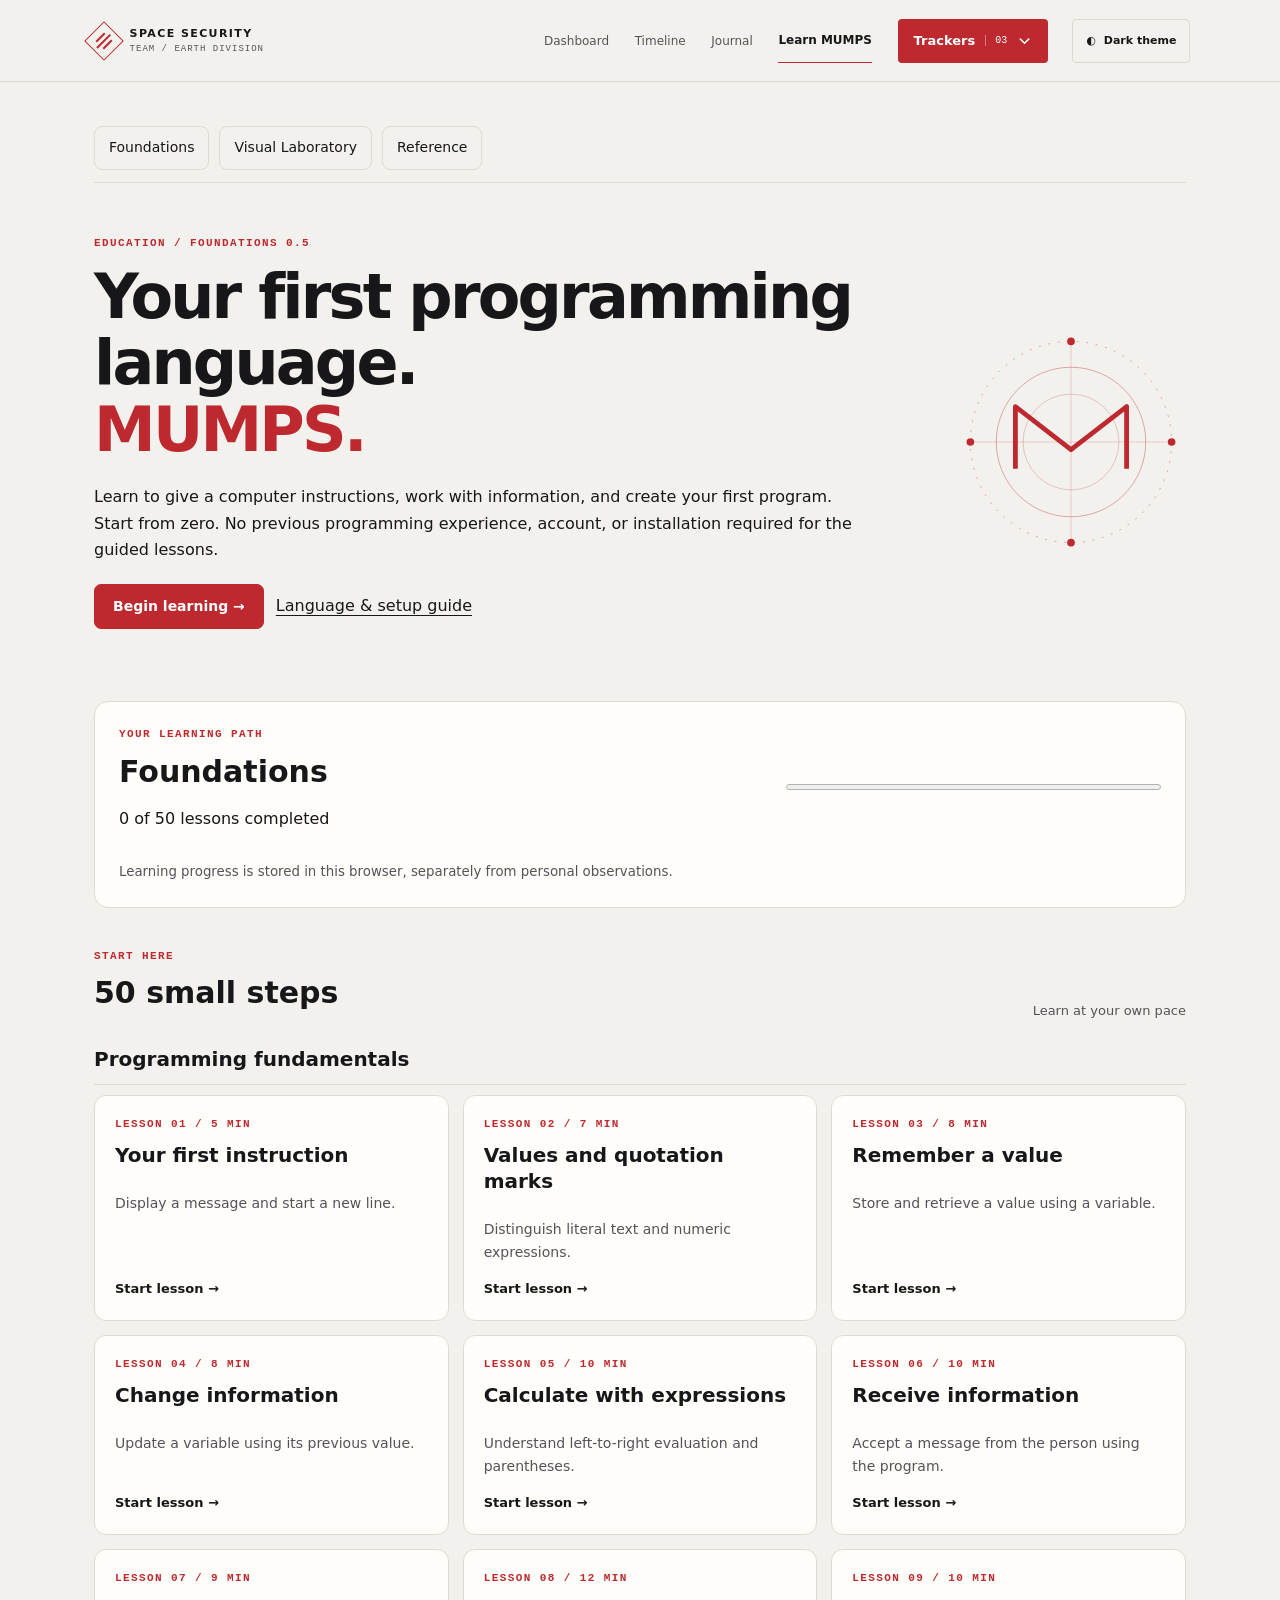
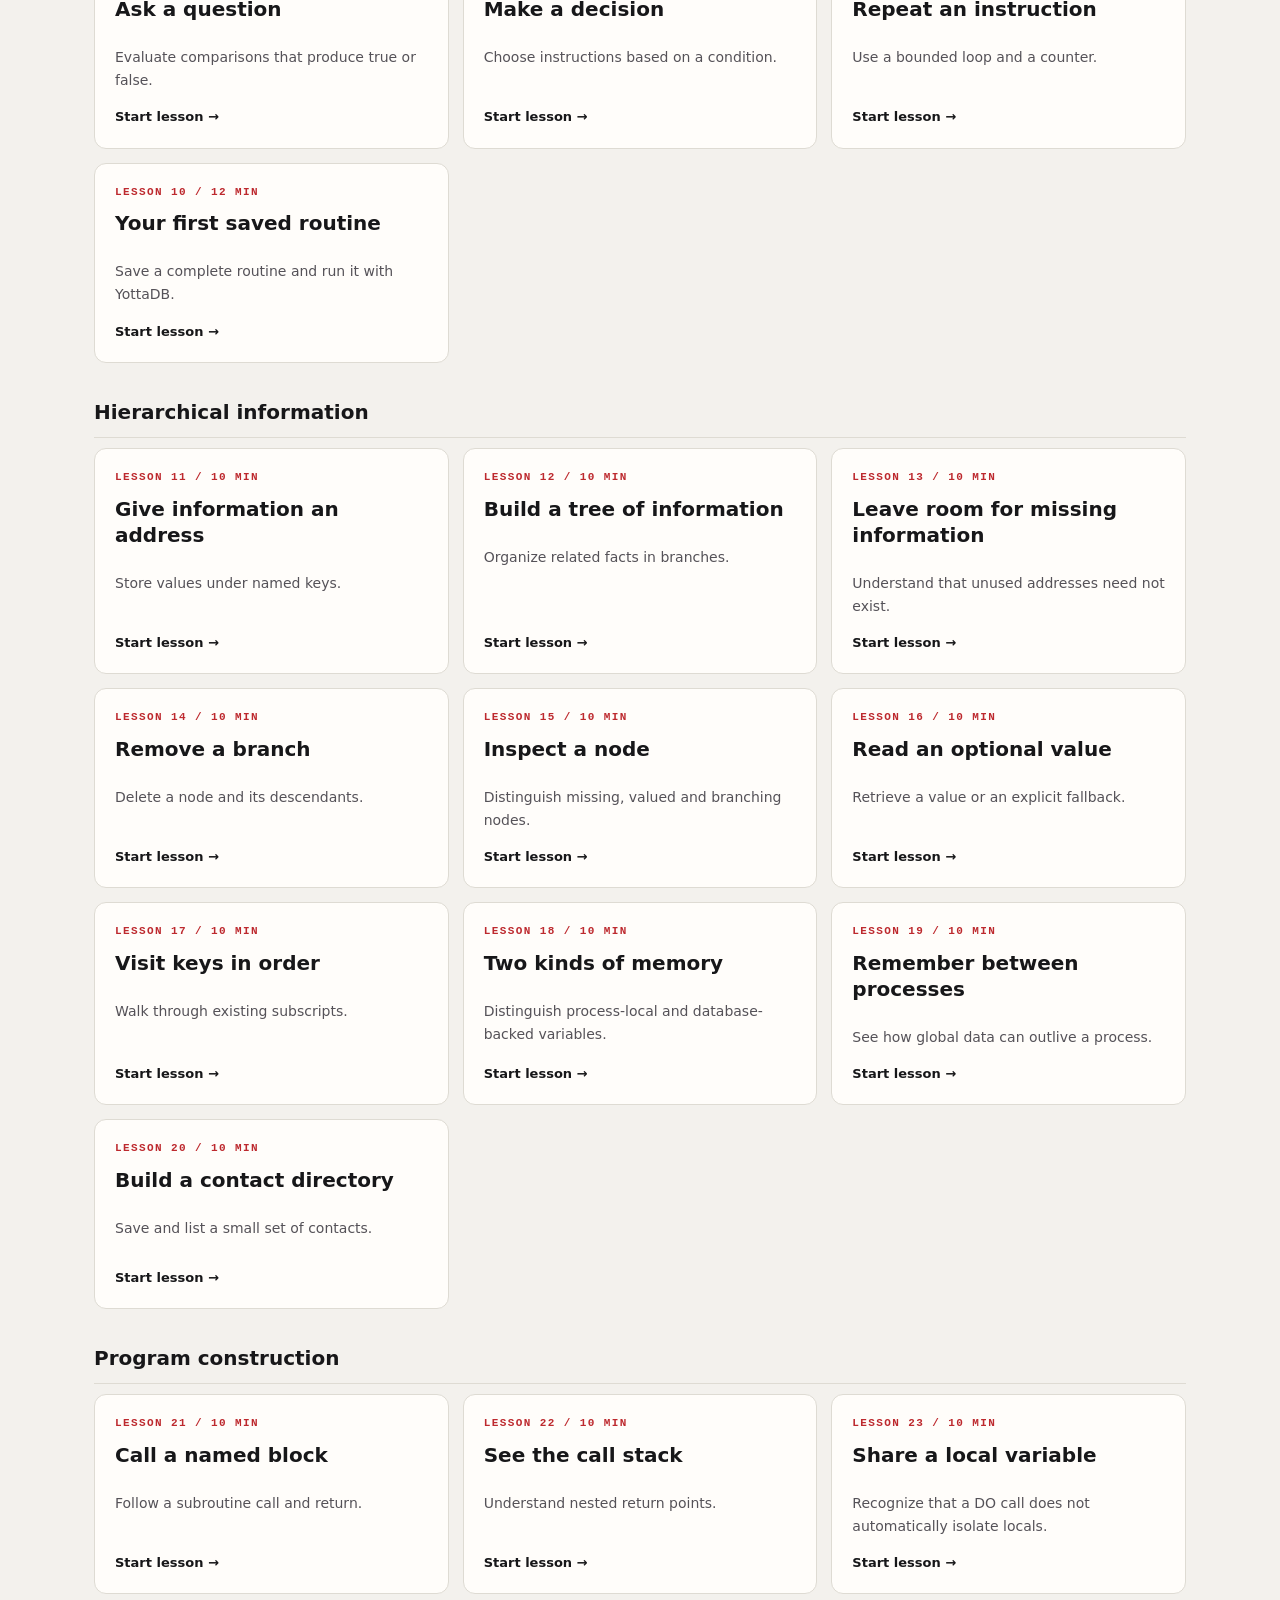
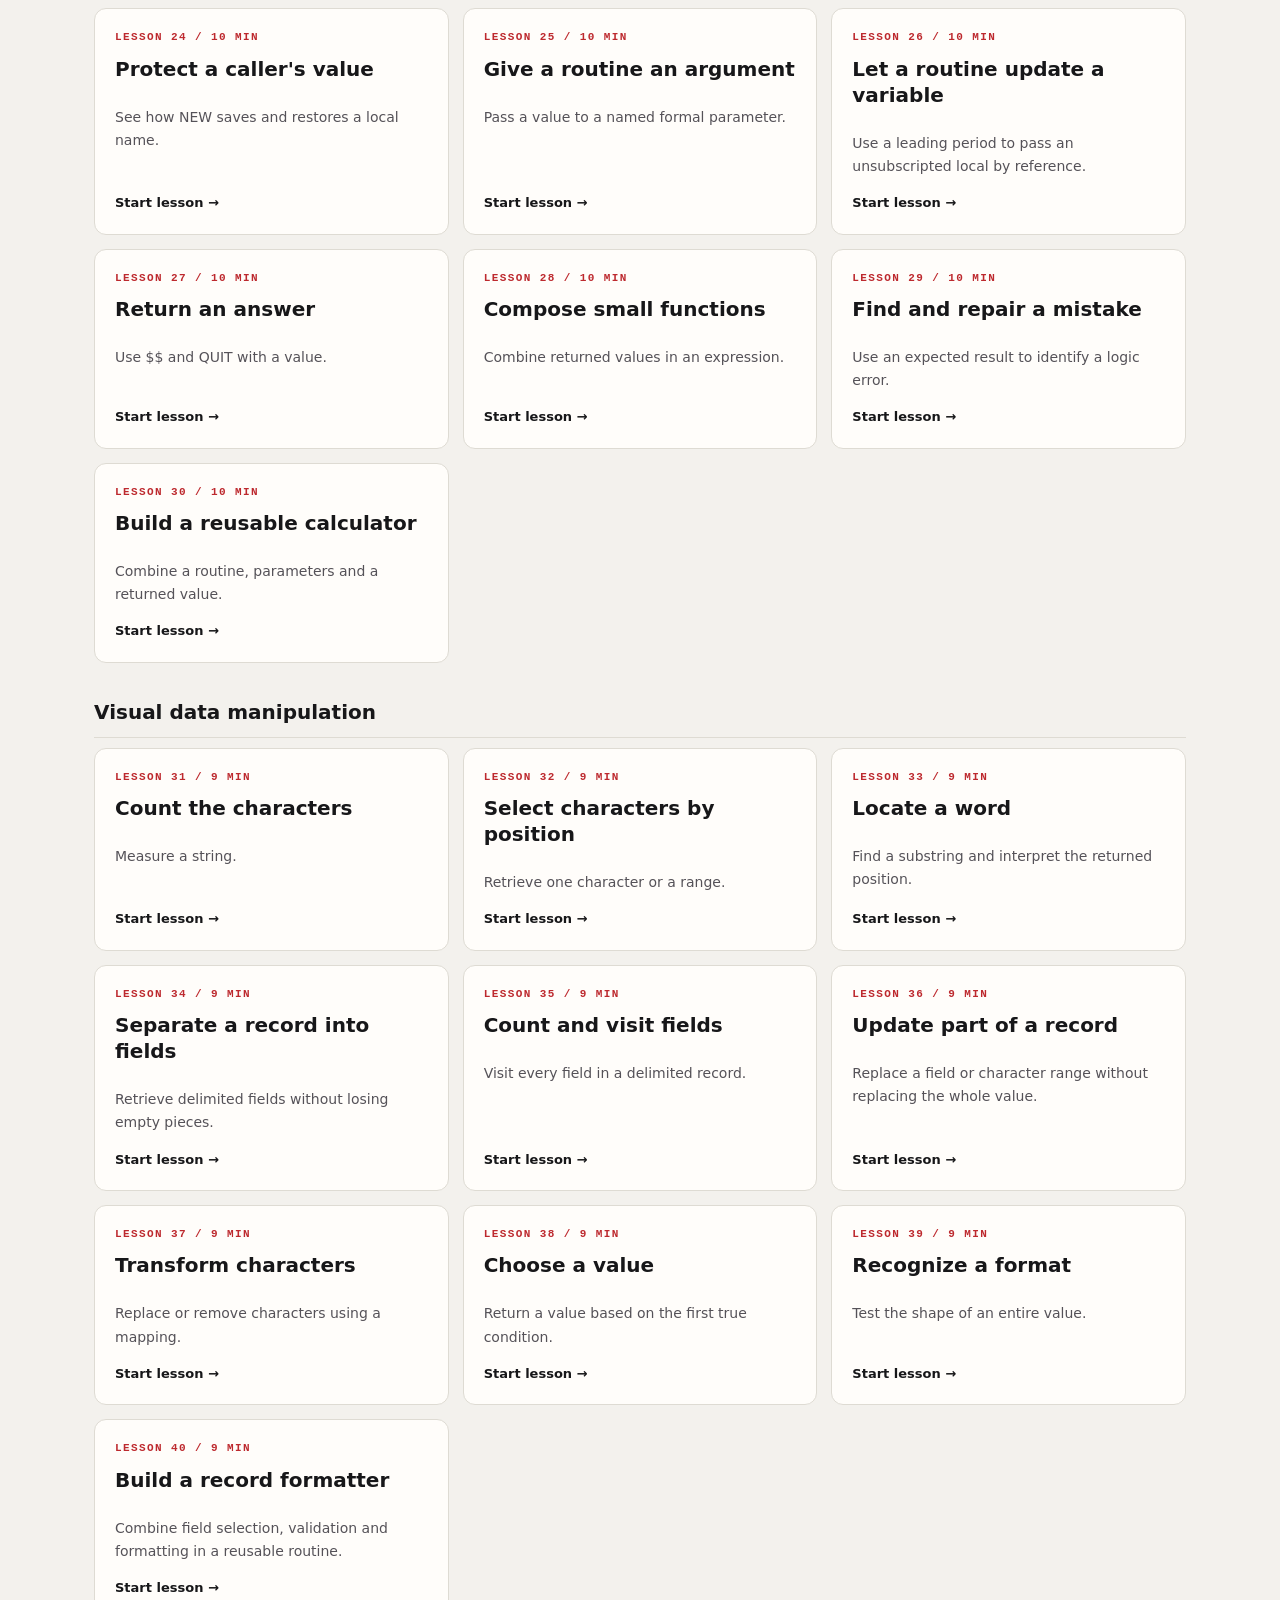
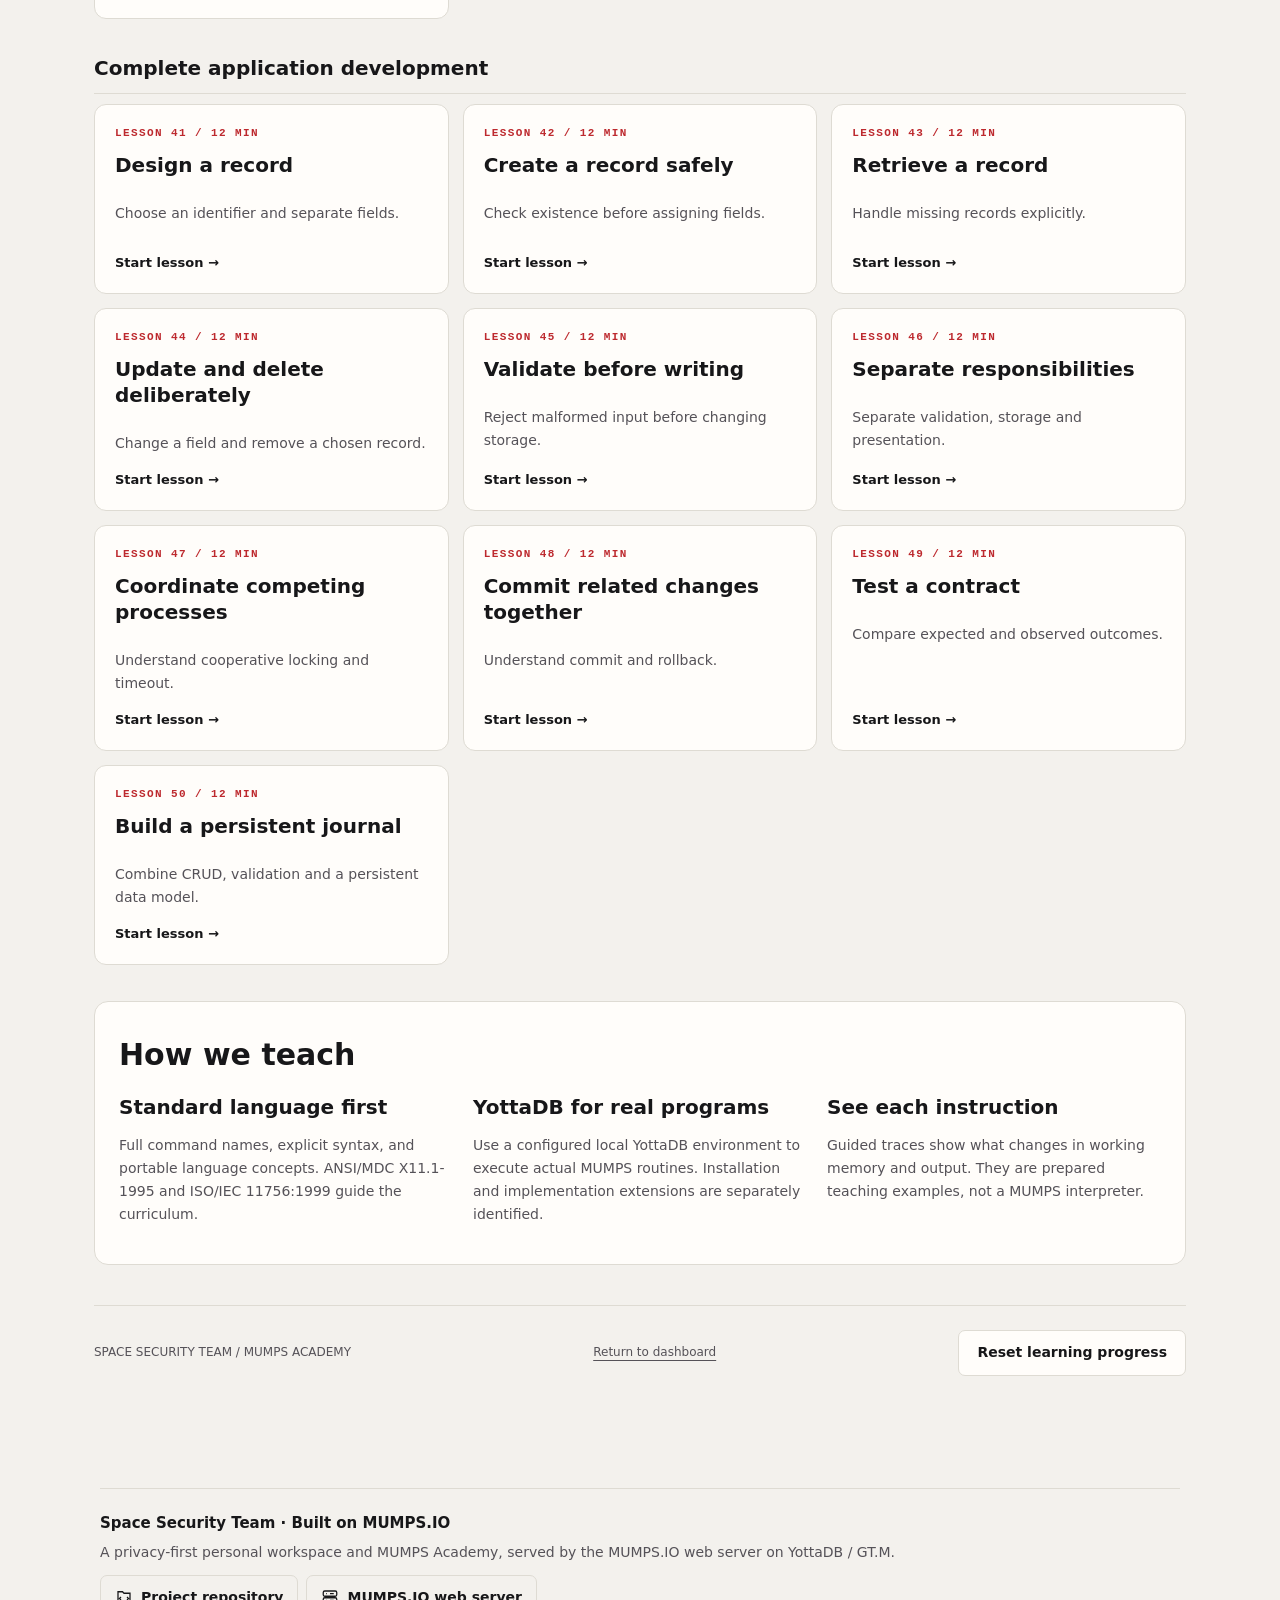
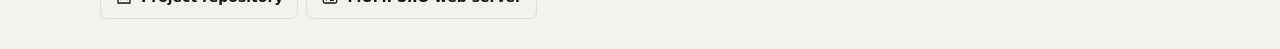
==== commit d14c27ec: "Synchronize standalone academy template" ====
--- a/public/space-security/academy/index.html
+++ b/public/space-security/academy/index.html
@@ -1,6 +1,6 @@
 <!doctype html>
 <html lang="en" data-theme="dark"><head><meta charset="utf-8"><meta name="viewport" content="width=device-width,initial-scale=1"><meta name="theme-color" content="#08090b"><meta name="description" content="Learn programming from the beginning with MUMPS and YottaDB."><title>MUMPS Academy — Foundations</title>
-<link rel="stylesheet" href="/public/space-security/shared-navigation.css"><link rel="stylesheet" href="/public/space-security/design-system.css"><link rel="stylesheet" href="/public/space-security/academy/academy.css"><script src="/public/space-security/shared-navigation.js"></script><script defer src="/public/space-security/academy/curriculum.js"></script><script defer src="/public/space-security/academy/academy.js"></script><script defer src="/public/space-security/academy/lab-model.js"></script><script defer src="/public/space-security/academy/lab.js"></script><script defer src="/public/space-security/academy/construction-model.js"></script><script defer src="/public/space-security/academy/construction.js"></script><script defer src="/public/space-security/academy/string-model.js"></script><script defer src="/public/space-security/academy/strings.js"></script><script defer src="/public/space-security/academy/reference.js"></script></head><body>
+<link rel="stylesheet" href="/public/space-security/shared-navigation.css"><link rel="stylesheet" href="/public/space-security/design-system.css"><link rel="stylesheet" href="/public/space-security/academy/academy.css"><script src="/public/space-security/shared-navigation.js"></script><script defer src="/public/space-security/academy/curriculum.js"></script><script defer src="/public/space-security/academy/academy.js"></script><script defer src="/public/space-security/academy/lab-model.js"></script><script defer src="/public/space-security/academy/lab.js"></script><script defer src="/public/space-security/academy/construction-model.js"></script><script defer src="/public/space-security/academy/construction.js"></script><script defer src="/public/space-security/academy/string-model.js"></script><script defer src="/public/space-security/academy/strings.js"></script><script defer src="/public/space-security/academy/reference.js"></script><script defer src="/public/space-security/academy/application-model.js"></script><script defer src="/public/space-security/academy/application.js"></script></head><body>
 <a class="academy-skip" href="#academy-main">Skip to learning</a>
 <header class="sst-header">
   <a class="sst-brand" href="/" aria-label="Space Security Team home">
@@ -14,13 +14,13 @@
   <button class="sst-theme-toggle" type="button" id="themeToggle" aria-label="Switch to light theme" title="Switch theme">◐ <span id="themeLabel">Light theme</span></button>
 </header>
 <main id="academy-main" class="academy"><nav class="lab-nav" aria-label="Academy navigation"><a href="/learn/foundations">Foundations</a><a href="/learn/lab">Visual Laboratory</a><a href="/learn/reference">Reference</a></nav>
-<section class="academy-hero" id="academyHero"><div><p class="academy-kicker">EDUCATION / FOUNDATIONS 0.4</p><h1>Your first programming language.<br><em>MUMPS.</em></h1><p>Learn to give a computer instructions, work with information, and create your first program. Start from zero. No previous programming experience, account, or installation required for the guided lessons.</p><div class="academy-actions"><a id="academyBegin" class="academy-primary" href="/learn/lesson/01">Begin learning →</a><a href="/learn/reference">Language &amp; setup guide</a></div></div><svg viewBox="0 0 240 240" aria-hidden="true"><g fill="none" stroke="currentColor"><circle cx="120" cy="120" r="105" stroke-dasharray="2 8" opacity=".4"/><circle cx="120" cy="120" r="78" opacity=".4"/><circle cx="120" cy="120" r="50" opacity=".25"/><path d="M120 15v210M15 120h210" opacity=".2"/><path d="M62 148V83l58 45 58-45v65" stroke-width="5" stroke-linejoin="round"/></g><g fill="currentColor"><circle cx="120" cy="15" r="4"/><circle cx="225" cy="120" r="4"/><circle cx="120" cy="225" r="4"/><circle cx="15" cy="120" r="4"/></g></svg></section>
-<section class="academy-progress" id="academyProgress"><div><p class="academy-kicker">YOUR LEARNING PATH</p><h2>Foundations</h2><p id="academyProgressText">0 of 40 lessons completed</p></div><progress id="academyProgressBar" max="40" value="0" aria-label="Completed lessons"></progress><small id="academyStorageStatus" role="status">Learning progress is stored in this browser, separately from personal observations.</small></section>
-<div id="academyHome"><div class="academy-section-title"><div><p class="academy-kicker">START HERE</p><h2 id="academyLessonHeading">40 small steps</h2></div><span>Learn at your own pace</span></div><div id="academyLessons" class="academy-lessons"></div><section class="academy-principles"><h2>How we teach</h2><div><article><h3>Standard language first</h3><p>Full command names, explicit syntax, and portable language concepts. ANSI/MDC X11.1-1995 and ISO/IEC 11756:1999 guide the curriculum.</p></article><article><h3>YottaDB for real programs</h3><p>Use a configured local YottaDB environment to execute actual MUMPS routines. Installation and implementation extensions are separately identified.</p></article><article><h3>See each instruction</h3><p>Guided traces show what changes in working memory and output. They are prepared teaching examples, not a MUMPS interpreter.</p></article></div></section></div>
+<section class="academy-hero" id="academyHero"><div><p class="academy-kicker">EDUCATION / FOUNDATIONS 0.5</p><h1>Your first programming language.<br><em>MUMPS.</em></h1><p>Learn to give a computer instructions, work with information, and create your first program. Start from zero. No previous programming experience, account, or installation required for the guided lessons.</p><div class="academy-actions"><a id="academyBegin" class="academy-primary" href="/learn/lesson/01">Begin learning →</a><a href="/learn/reference">Language &amp; setup guide</a></div></div><svg viewBox="0 0 240 240" aria-hidden="true"><g fill="none" stroke="currentColor"><circle cx="120" cy="120" r="105" stroke-dasharray="2 8" opacity=".4"/><circle cx="120" cy="120" r="78" opacity=".4"/><circle cx="120" cy="120" r="50" opacity=".25"/><path d="M120 15v210M15 120h210" opacity=".2"/><path d="M62 148V83l58 45 58-45v65" stroke-width="5" stroke-linejoin="round"/></g><g fill="currentColor"><circle cx="120" cy="15" r="4"/><circle cx="225" cy="120" r="4"/><circle cx="120" cy="225" r="4"/><circle cx="15" cy="120" r="4"/></g></svg></section>
+<section class="academy-progress" id="academyProgress"><div><p class="academy-kicker">YOUR LEARNING PATH</p><h2>Foundations</h2><p id="academyProgressText">0 of 50 lessons completed</p></div><progress id="academyProgressBar" max="50" value="0" aria-label="Completed lessons"></progress><small id="academyStorageStatus" role="status">Learning progress is stored in this browser, separately from personal observations.</small></section>
+<div id="academyHome"><div class="academy-section-title"><div><p class="academy-kicker">START HERE</p><h2 id="academyLessonHeading">50 small steps</h2></div><span>Learn at your own pace</span></div><div id="academyLessons" class="academy-lessons"></div><section class="academy-principles"><h2>How we teach</h2><div><article><h3>Standard language first</h3><p>Full command names, explicit syntax, and portable language concepts. ANSI/MDC X11.1-1995 and ISO/IEC 11756:1999 guide the curriculum.</p></article><article><h3>YottaDB for real programs</h3><p>Use a configured local YottaDB environment to execute actual MUMPS routines. Installation and implementation extensions are separately identified.</p></article><article><h3>See each instruction</h3><p>Guided traces show what changes in working memory and output. They are prepared teaching examples, not a MUMPS interpreter.</p></article></div></section></div>
 <section id="academyLab" hidden><p class="academy-kicker">VISUAL LABORATORY / INTERACTIVE MODELS</p><h1 id="labTitle"></h1><p id="labIntro"></p><div id="labContent"></div><p class="academy-muted">Guided simulations only — not actual MUMPS execution.</p></section><section id="academyLesson" hidden><a href="/learn" class="academy-back">← All lessons</a><p id="lessonMeta" class="academy-kicker"></p><h1 id="lessonTitle"></h1><p id="lessonGoal" class="academy-goal"></p><p id="lessonIntro" class="academy-intro"></p><div class="academy-trace"><div class="academy-code"><div class="academy-panel-head"><strong>PROGRAM</strong><button id="copyCode" type="button">Copy example</button></div><pre id="lessonCode" aria-label="Example MUMPS instructions"></pre><p id="traceExplanation" role="status">Select Next instruction to begin.</p><div class="academy-actions"><button id="traceReset" type="button">Reset</button><button id="traceNext" type="button" class="academy-primary">Next instruction →</button></div><p class="academy-muted">Guided trace · prepared states, not actual code execution.</p></div><div class="academy-state"><section><div class="academy-panel-head"><strong>WORKING MEMORY</strong><span>Current state</span></div><div id="traceMemory"></div></section><section><div class="academy-panel-head"><strong>OUTPUT</strong></div><pre id="traceOutput" aria-live="polite"></pre></section></div></div>
 <section id="messageBuilder" class="academy-exercise" hidden><h2>Make the message yours</h2><label for="messageInput">Type your own message</label><input id="messageInput" maxlength="160" value="Hello, world!"><pre id="messageCode"></pre><button id="messageRun" type="button" class="academy-primary">Preview output</button><pre id="messageOutput" aria-live="polite"></pre><small>Constructs a WRITE example and previews its text, without running MUMPS.</small></section>
 <section class="academy-exercise"><p class="academy-kicker">CHECK YOUR UNDERSTANDING</p><h2 id="quizQuestion"></h2><div id="quizChoices"></div><p id="quizFeedback" role="status"></p><button type="button" id="completeLesson" class="academy-primary" disabled>Mark lesson complete</button></section>
-<section class="academy-exercise"><h2>Practice on your own</h2><p id="lessonPractice"></p><p id="lessonTask"></p><p><a id="lessonLab" hidden href="/learn/lab">Explore this concept in the Visual Laboratory →</a></p><p>Use the <a href="/learn/reference">YottaDB setup guide</a> when you are ready to execute real code. <a id="lessonReference" href="https://docs.yottadb.com/ProgrammersGuide/">Technical reference</a></p></section><nav class="academy-lesson-nav" aria-label="Lesson navigation"><a id="previousLesson" href="/learn">← Previous</a><a id="nextLesson" href="/learn">Next lesson →</a></nav></section>
+<section class="academy-exercise"><h2>Practice on your own</h2><p id="lessonPractice"></p><p id="lessonTask"></p><p id="journalProjectLink" hidden><a href="/public/space-security/academy/projects/SSTJOURNAL.m.txt" download="SSTJOURNAL.m">Download the complete MUMPS journal routine</a> · <a href="/learn/lab/application">Project instructions and simulation</a></p><p><a id="lessonLab" hidden href="/learn/lab">Explore this concept in the Visual Laboratory →</a></p><p>Use the <a href="/learn/reference">YottaDB setup guide</a> when you are ready to execute real code. <a id="lessonReference" href="https://docs.yottadb.com/ProgrammersGuide/">Technical reference</a></p></section><nav class="academy-lesson-nav" aria-label="Lesson navigation"><a id="previousLesson" href="/learn">← Previous</a><a id="nextLesson" href="/learn">Next lesson →</a></nav></section>
 <section id="academyReference" hidden><a href="/learn" class="academy-back">← All lessons</a><p class="academy-kicker">ENVIRONMENT / REFERENCE</p><h1>Language reference &amp; setup</h1><p>Explore the standard language concepts introduced in the course. This growing reference is not a complete ANSI specification.</p><section class="lab-panel" aria-labelledby="referenceHeading"><h2 id="referenceHeading">Find a command or function</h2><div class="lab-controls"><div class="lab-field"><label for="referenceSearch">Search language reference</label><input id="referenceSearch" type="search" placeholder="e.g. PIECE or delimiter"></div><div class="lab-field"><label for="referenceCategory">Category</label><select id="referenceCategory"><option value="all">All entries</option><option>Command</option><option>Function</option><option>Special variable</option><option>Operator</option><option>Syntax</option><option>YottaDB environment</option></select></div></div><p id="referenceCount" role="status"></p><div id="referenceCatalog" class="reference-grid"></div></section><h2>From examples to real programs</h2><h2>1. Install YottaDB</h2><p>YottaDB is our chosen MUMPS implementation. Follow the <a href="https://docs.yottadb.com/AdminOpsGuide/basicops.html">official installation and environment documentation</a> for your Linux system. Use a separate learning environment, not a production database.</p><h2>2. Enter Direct Mode</h2><p>In your configured YottaDB shell, run:</p><pre>yottadb -direct</pre><p>At the YottaDB prompt, type the following instruction and press Enter. The prompt itself is not part of the instruction.</p><pre>WRITE "Hello, world!",!</pre><p>Type HALT to leave Direct Mode. The shell command and prompt are YottaDB environment details; WRITE and HALT are language commands.</p><h2>3. Save a routine</h2><p>Create HELLO.m in your configured routine directory. Preserve the leading space on command lines.</p><pre>HELLO ; My first routine
  SET name="Alex"
  WRITE "Hello, ",name,!
--- a/public/space-security/academy/academy.css
+++ b/public/space-security/academy/academy.css
@@ -20,3 +20,6 @@
 
 /* Foundations 0.4: character and field diagrams, responsive language reference. */
 .string-cells{display:flex;flex-wrap:wrap;gap:6px;margin:16px 0;min-width:0}.string-cell{display:grid;gap:5px;min-width:38px;max-width:100%;padding:9px;border:1px solid var(--rc-line);border-radius:6px;text-align:center;background:var(--rc-bg);overflow-wrap:anywhere}.string-cell small{font-size:11px}.string-cell strong{font:600 16px ui-monospace,monospace;white-space:pre-wrap}.string-cell.selected,.select-branch.selected{border:2px solid var(--rc-accent);box-shadow:inset 0 -3px var(--rc-accent)}.select-branches{display:grid;gap:8px;margin:16px 0}.select-branch{display:flex;flex-wrap:wrap;justify-content:space-between;gap:8px;padding:12px;border:1px solid var(--rc-line);border-radius:7px;overflow-wrap:anywhere}.select-branch span{color:var(--rc-muted)}.reference-grid{display:grid;grid-template-columns:repeat(2,minmax(0,1fr));gap:12px}.reference-card{min-width:0;padding:16px;border:1px solid var(--rc-line);border-radius:10px;background:var(--rc-bg)}.reference-card a{display:inline-flex;align-items:center;min-height:44px;font-size:14px}.reference-card h3{overflow-wrap:anywhere}@media(max-width:680px){.reference-grid{grid-template-columns:minmax(0,1fr)}.string-cell{min-width:33px;padding:6px}.select-branch{flex-direction:column}.reference-card{padding:12px}}
+
+/* Foundations 0.5: data-model and reliability panels. */
+.app-tree{display:grid;gap:12px;padding:14px;border:1px solid var(--rc-line);border-radius:10px;overflow-wrap:anywhere}.app-record{display:grid;gap:6px;margin-inline-start:12px;padding:12px;border-inline-start:3px solid var(--rc-accent);background:var(--rc-bg);border-radius:6px}.app-record strong{font-family:ui-monospace,monospace}.app-record div{padding-inline-start:12px}.app-tree>strong{font:600 14px ui-monospace,monospace}@media(max-width:600px){.app-record{margin-inline-start:4px;padding:8px}.app-tree{padding:10px}}
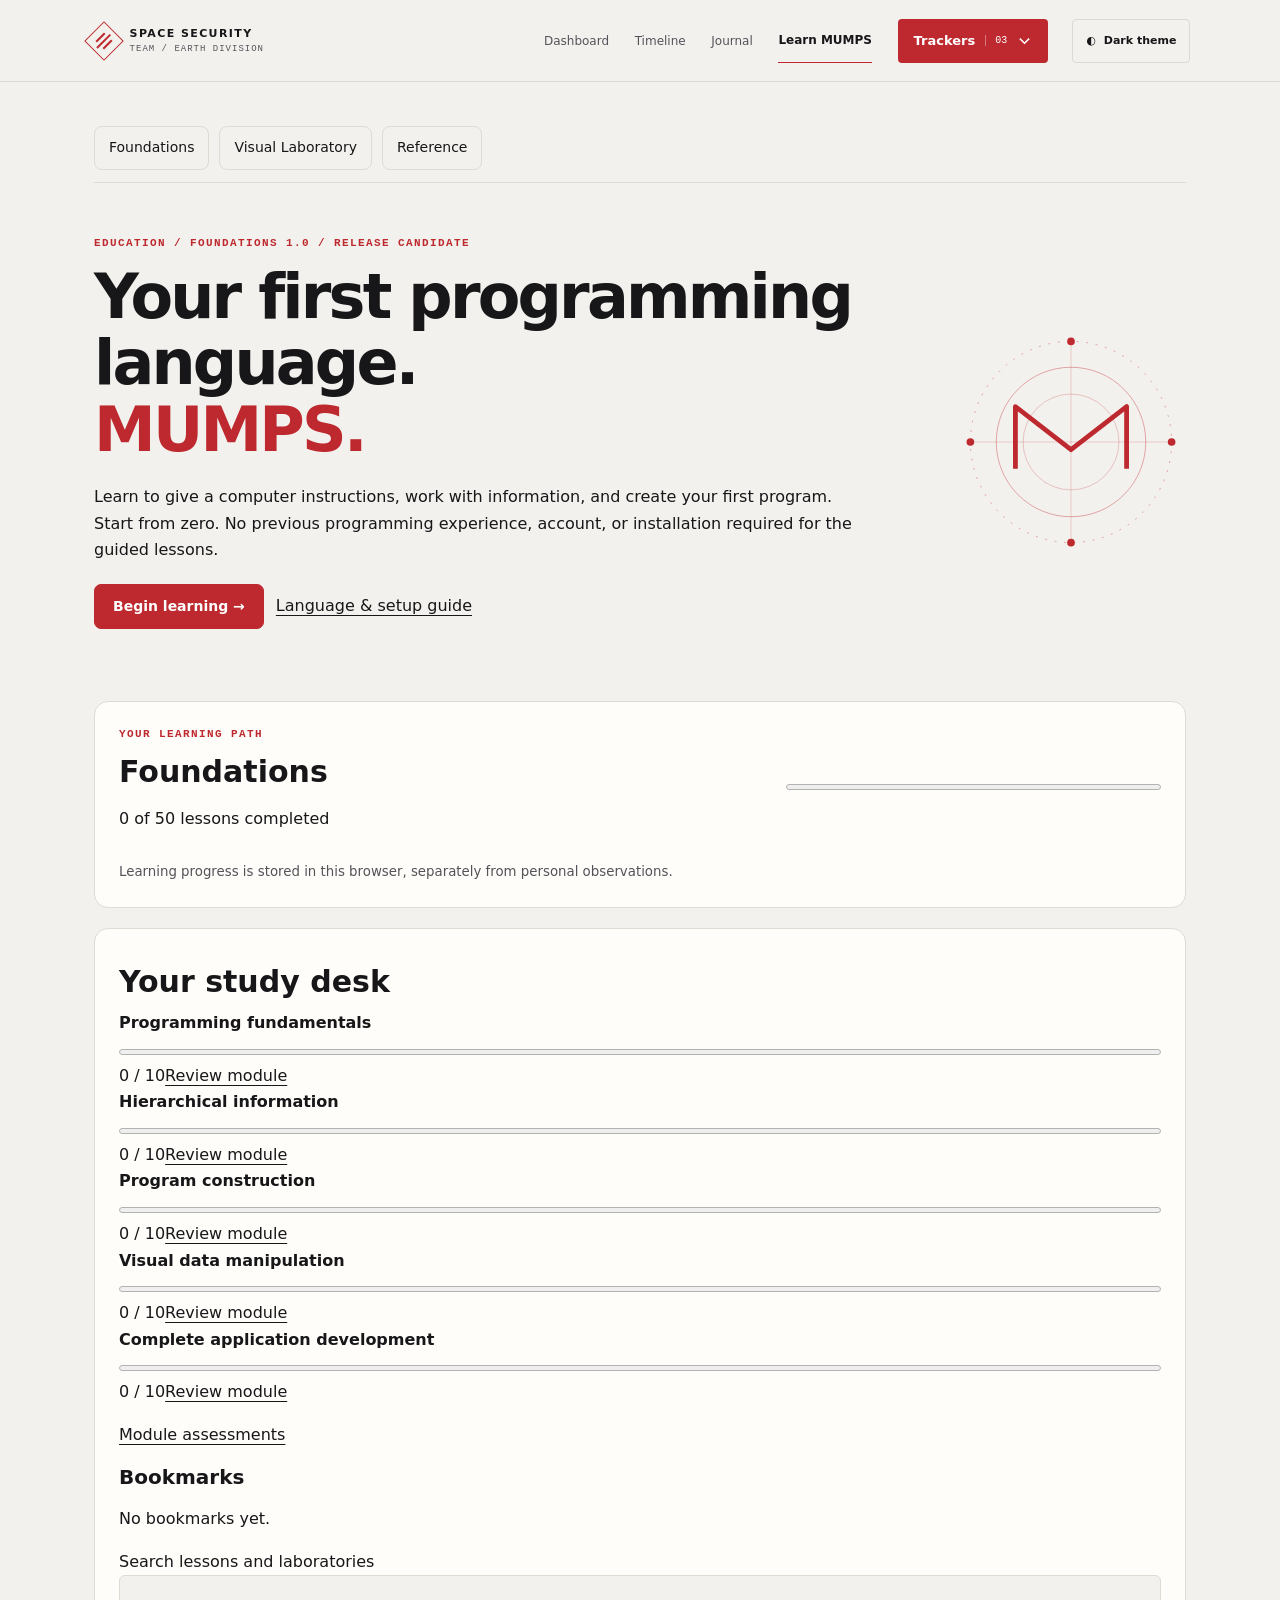
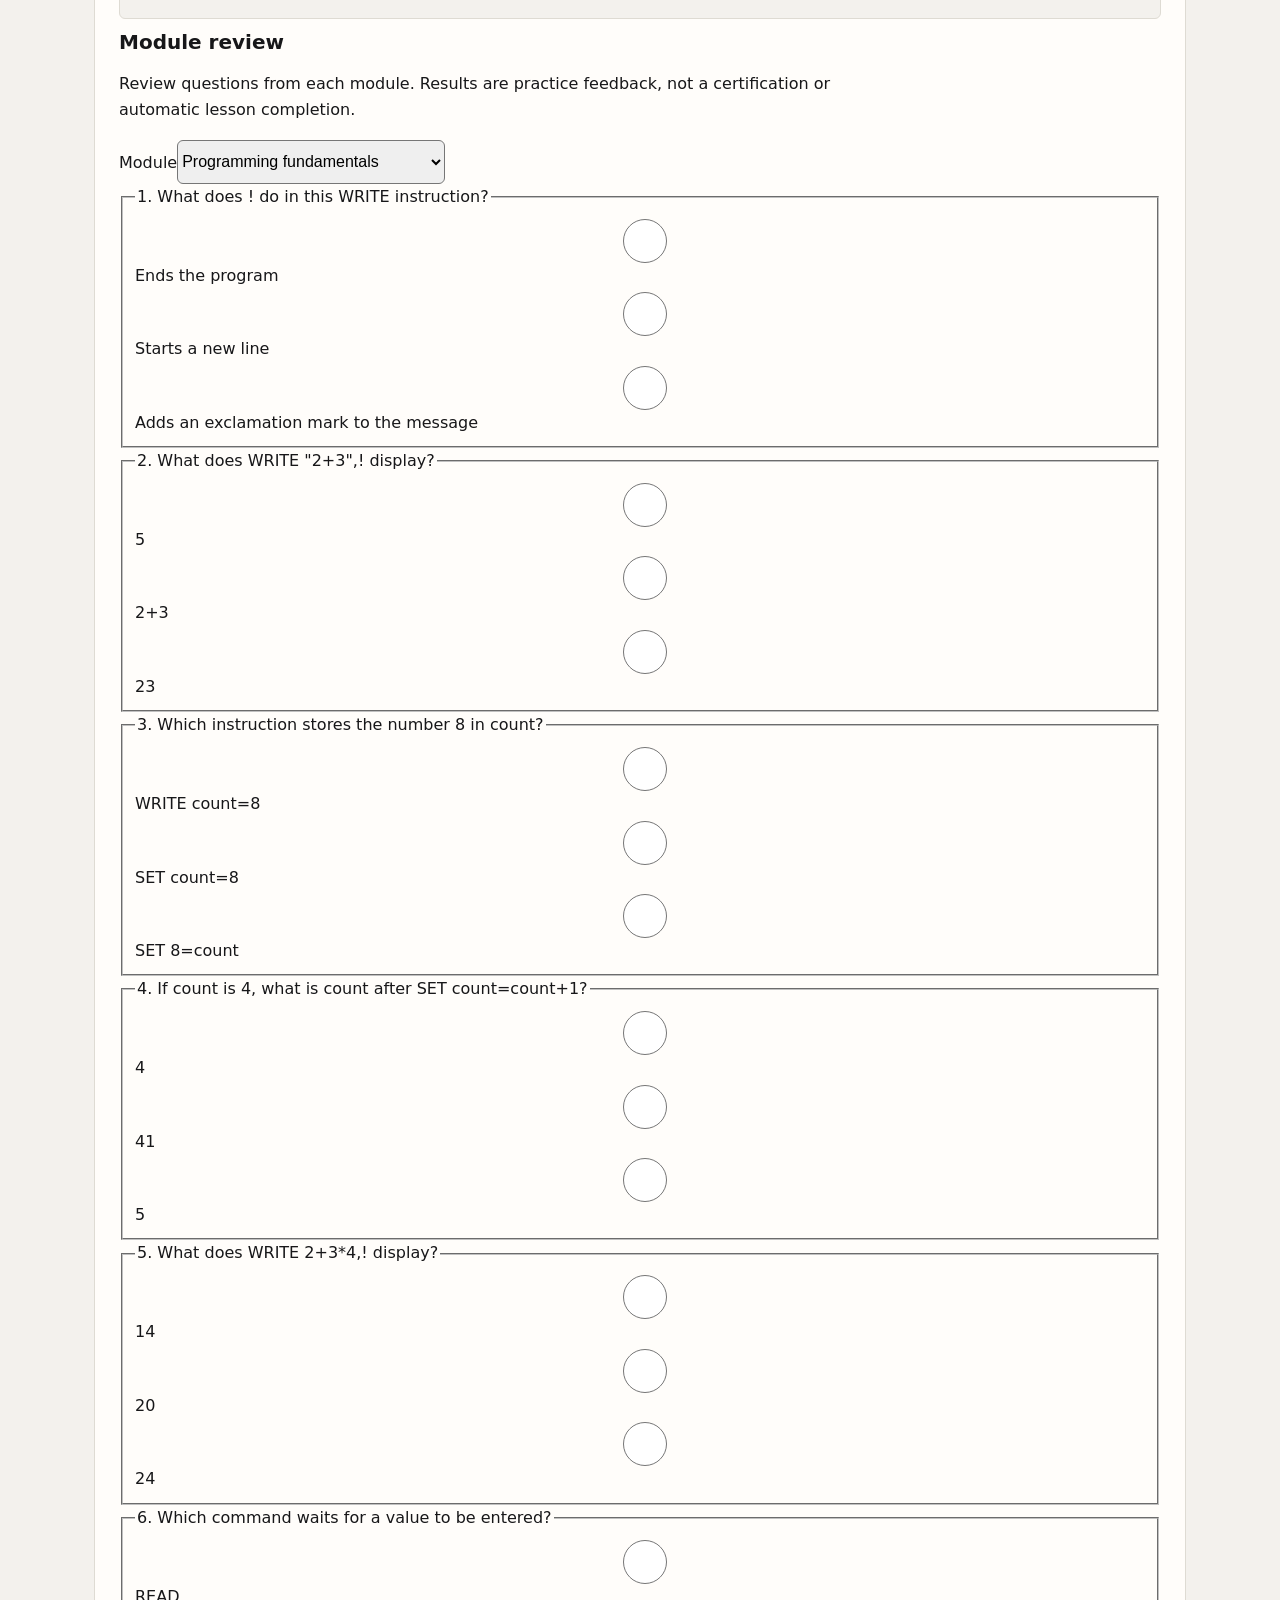
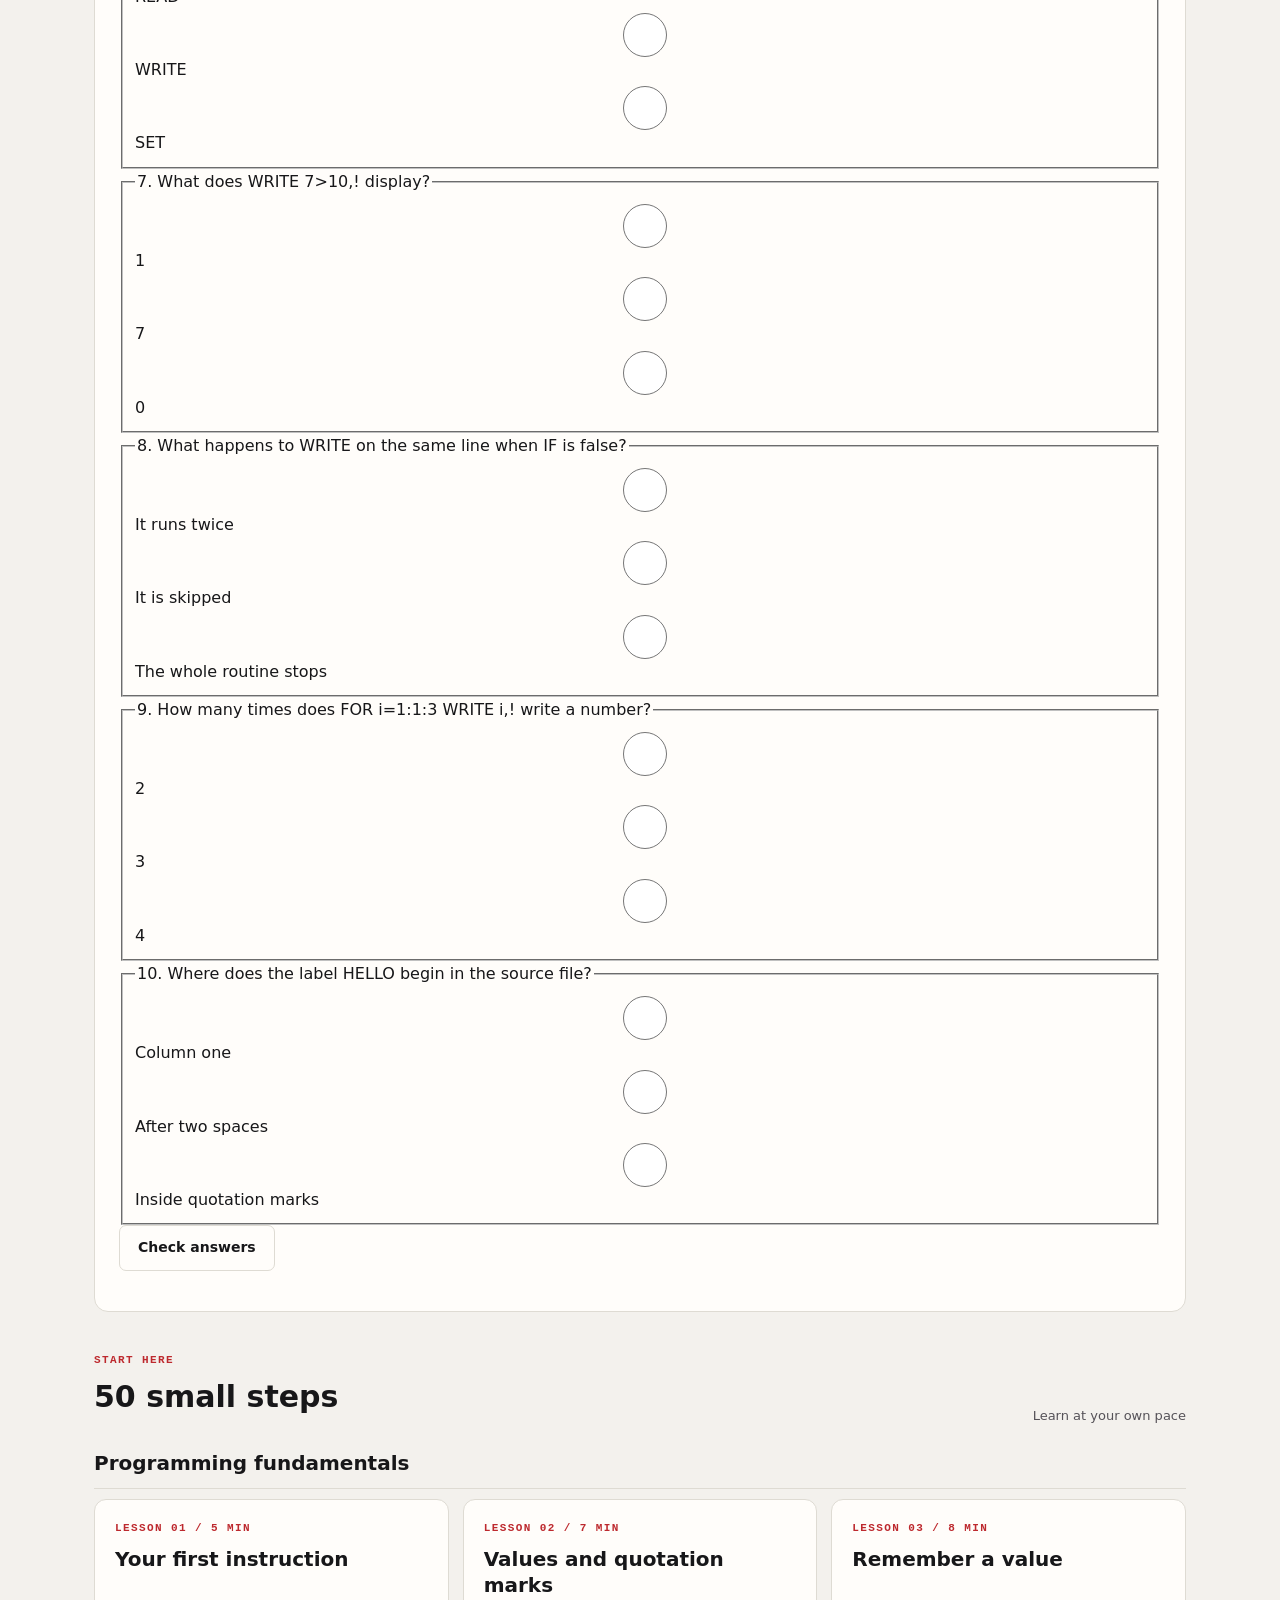
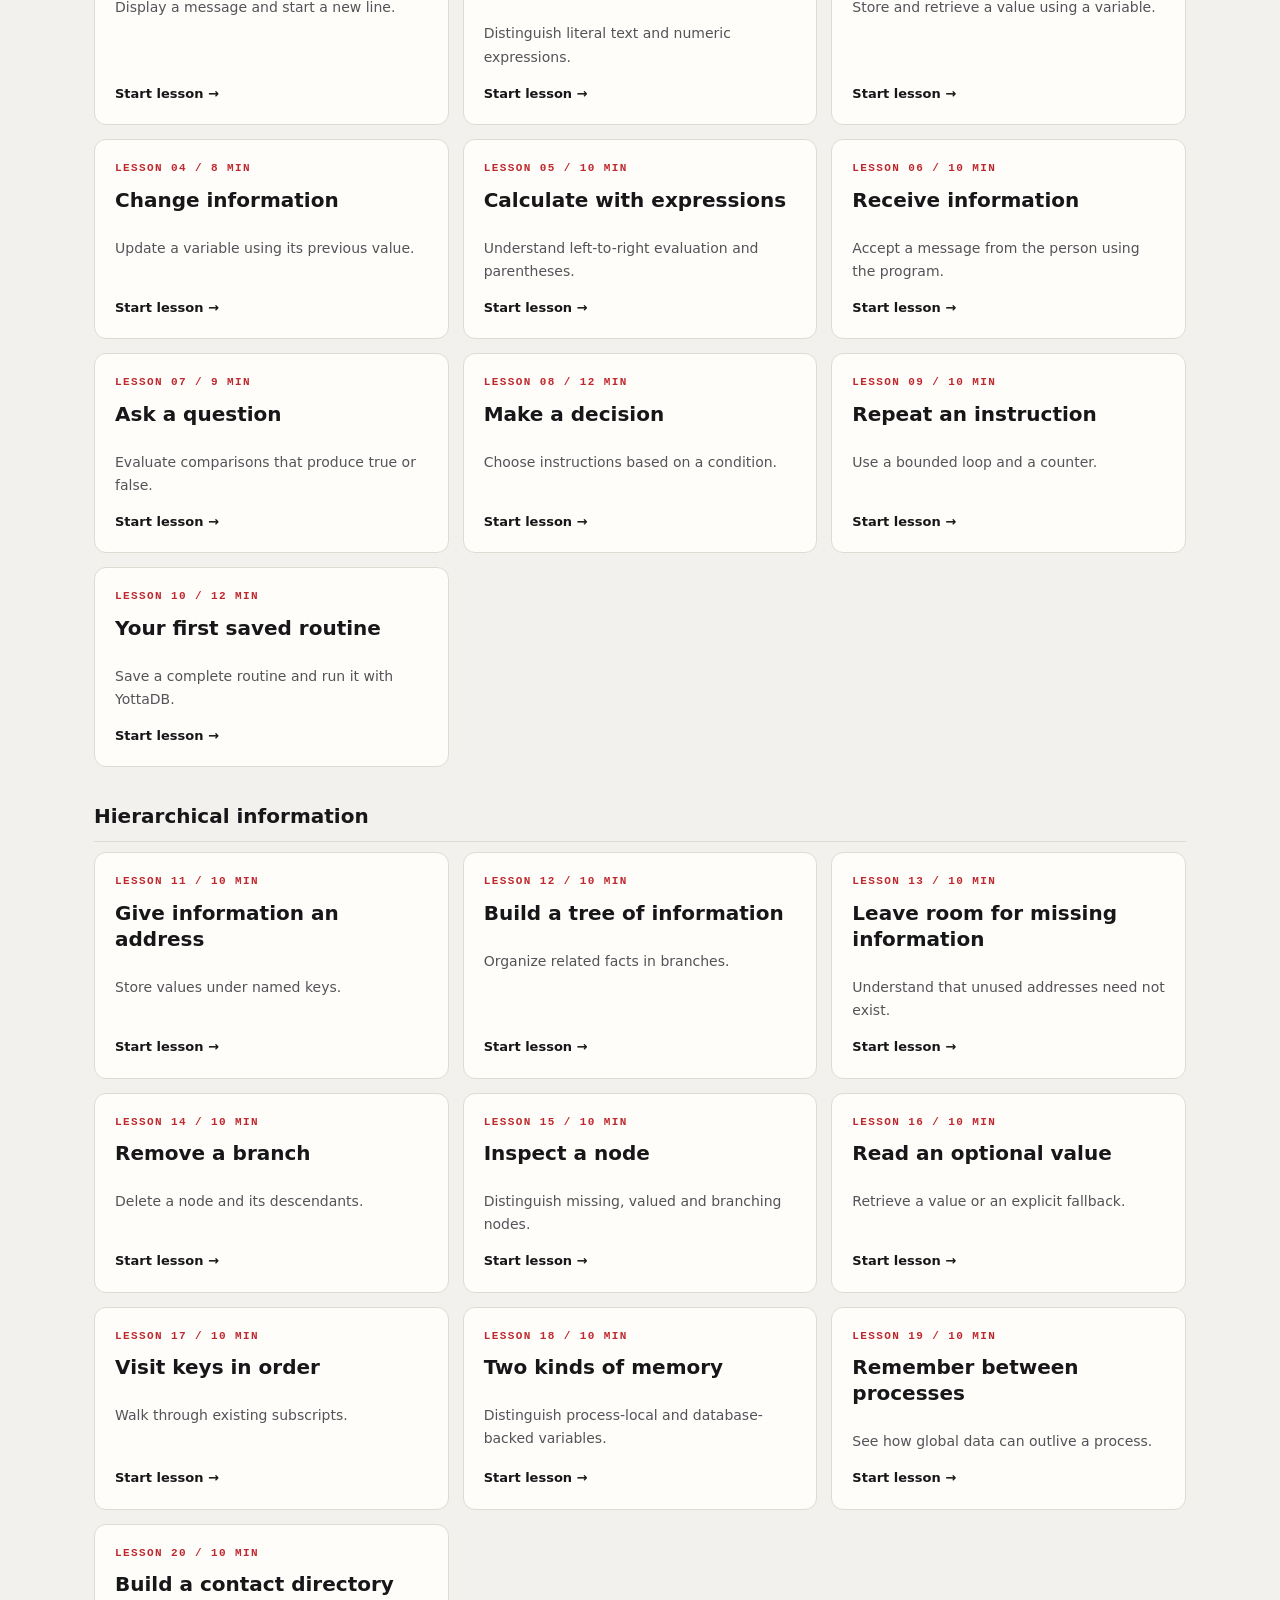
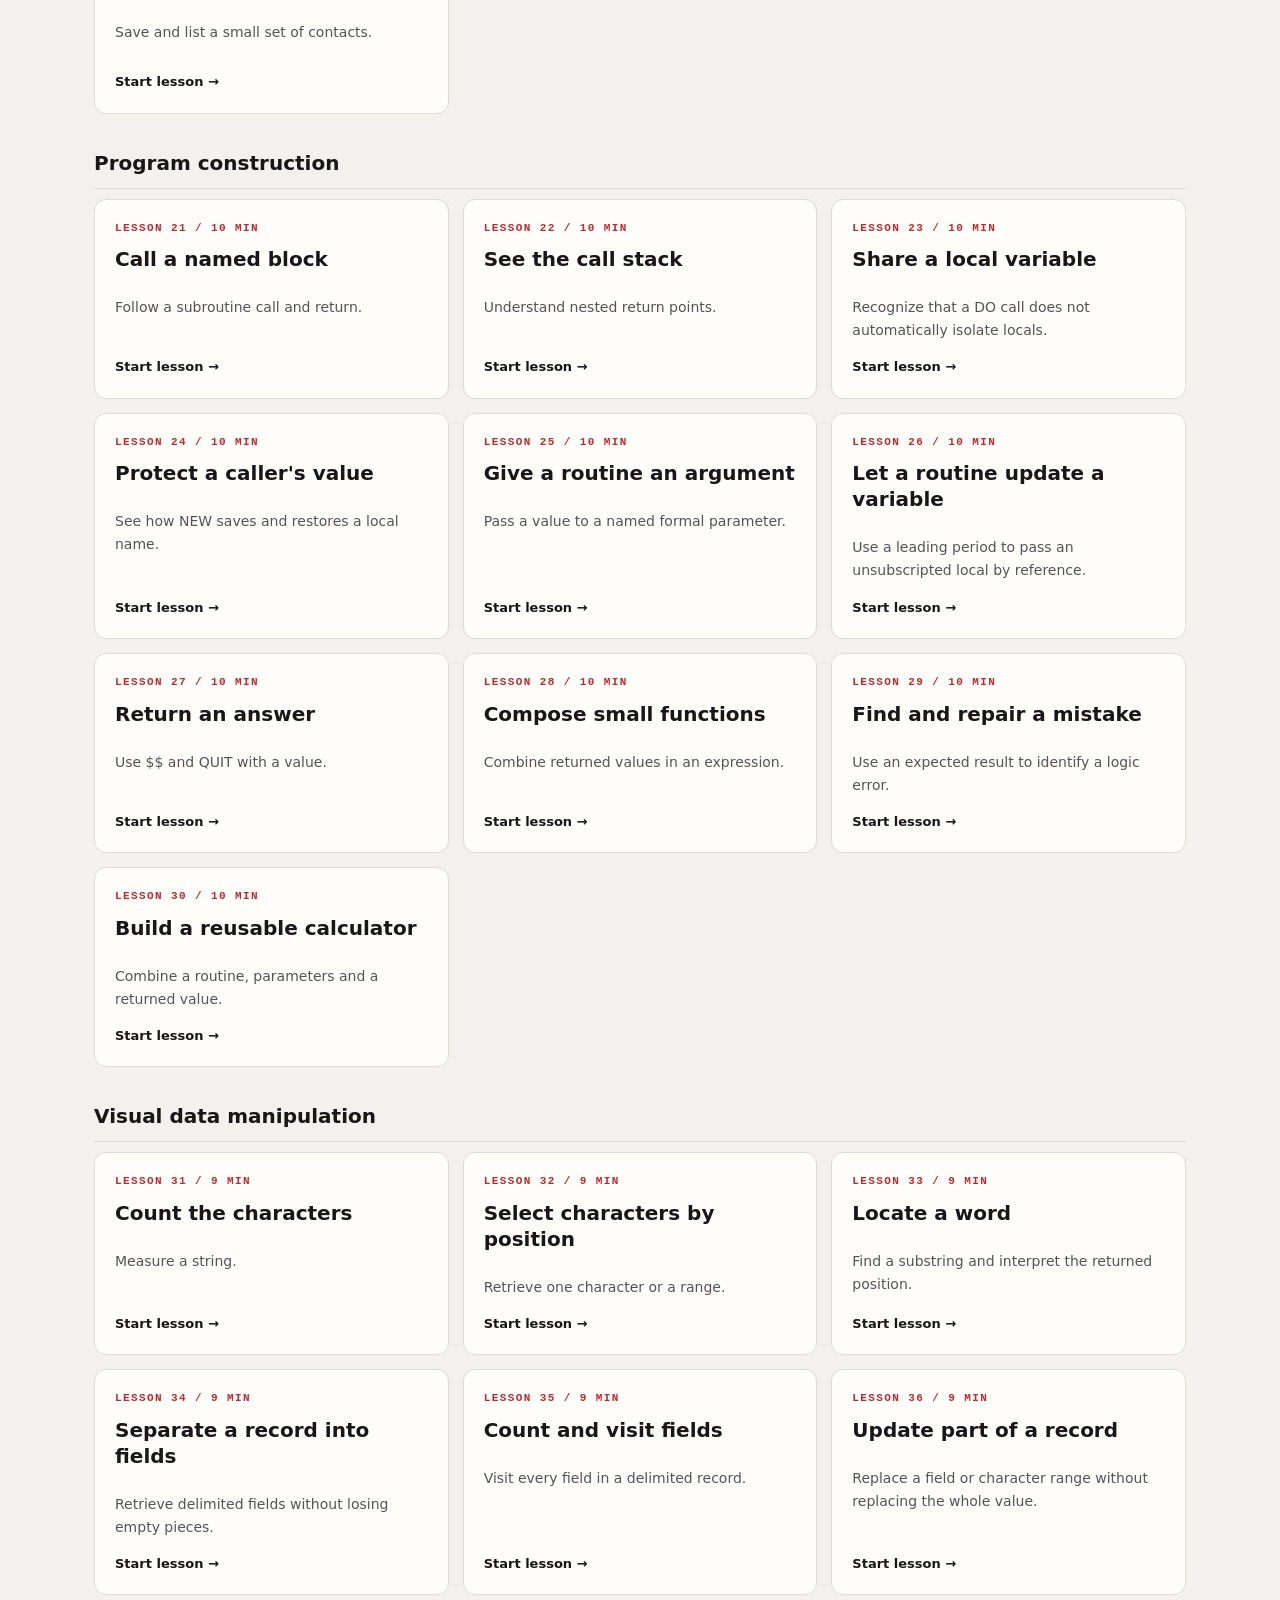
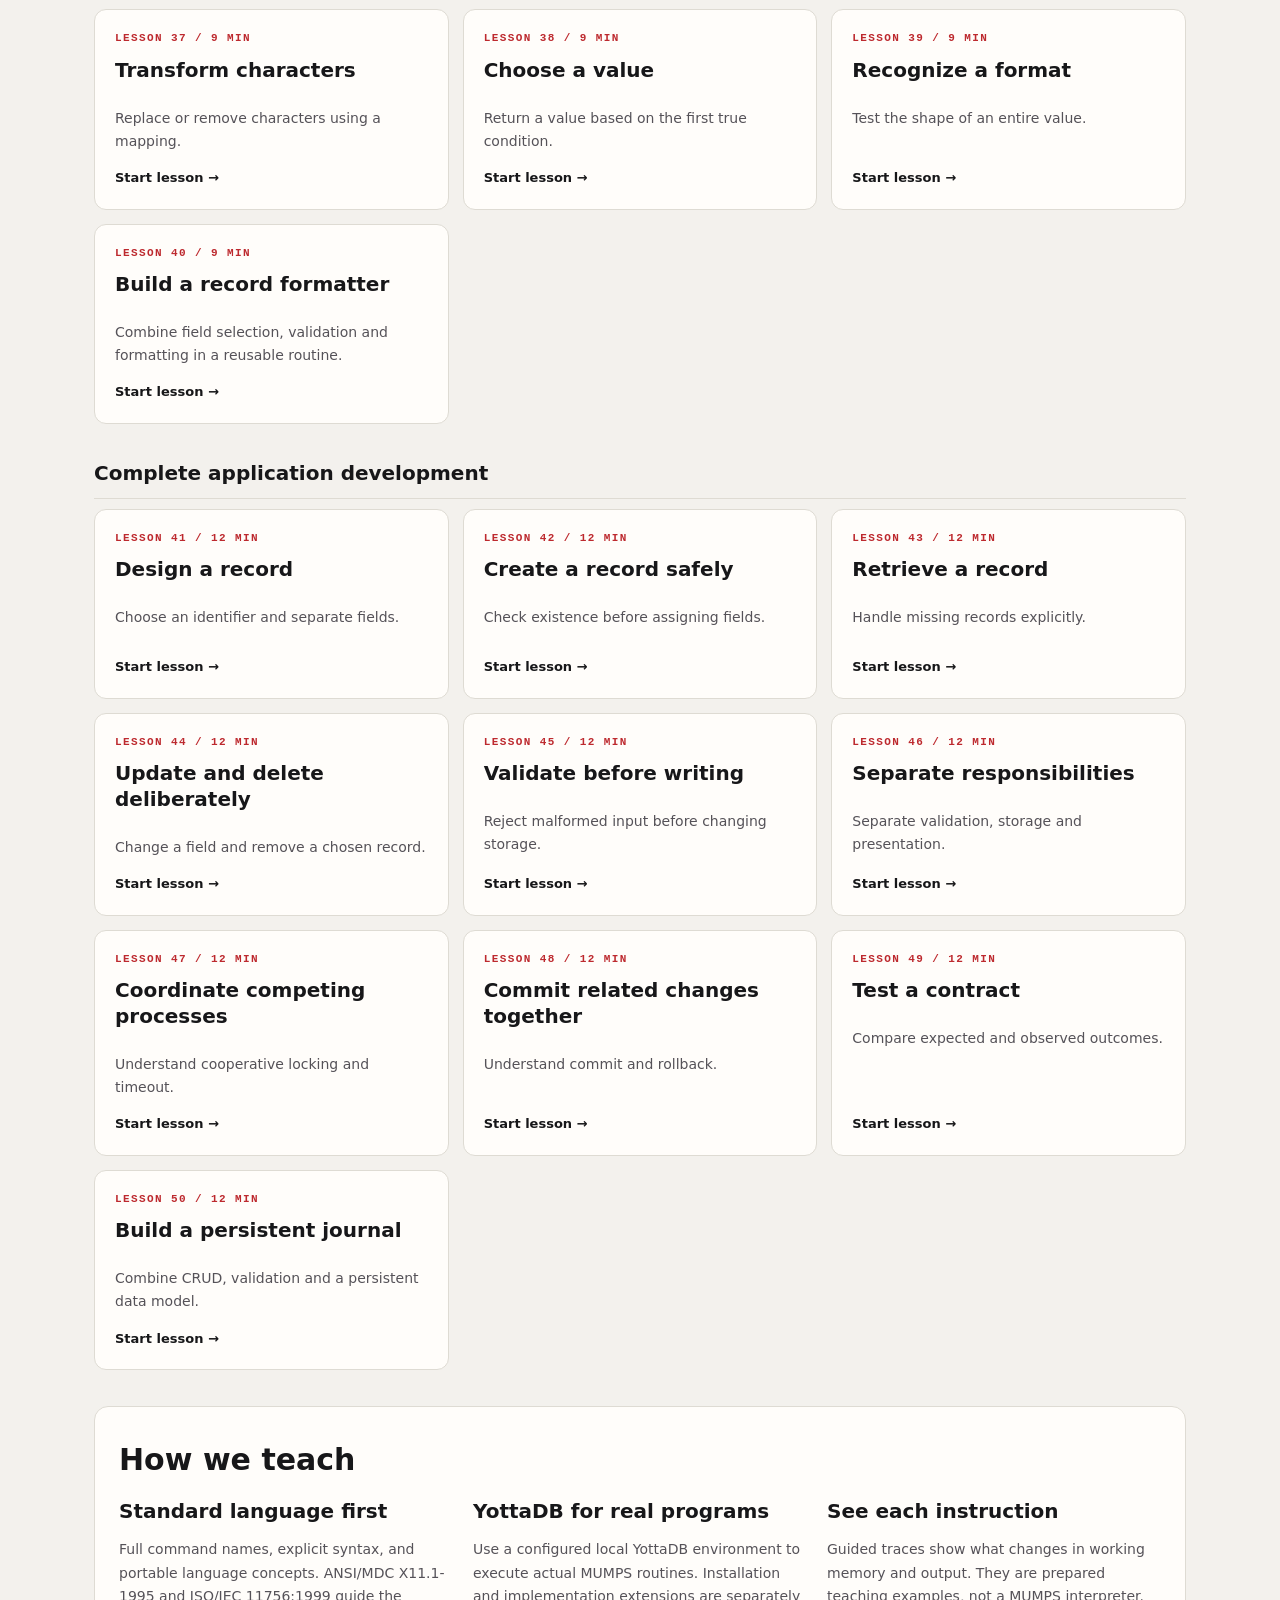
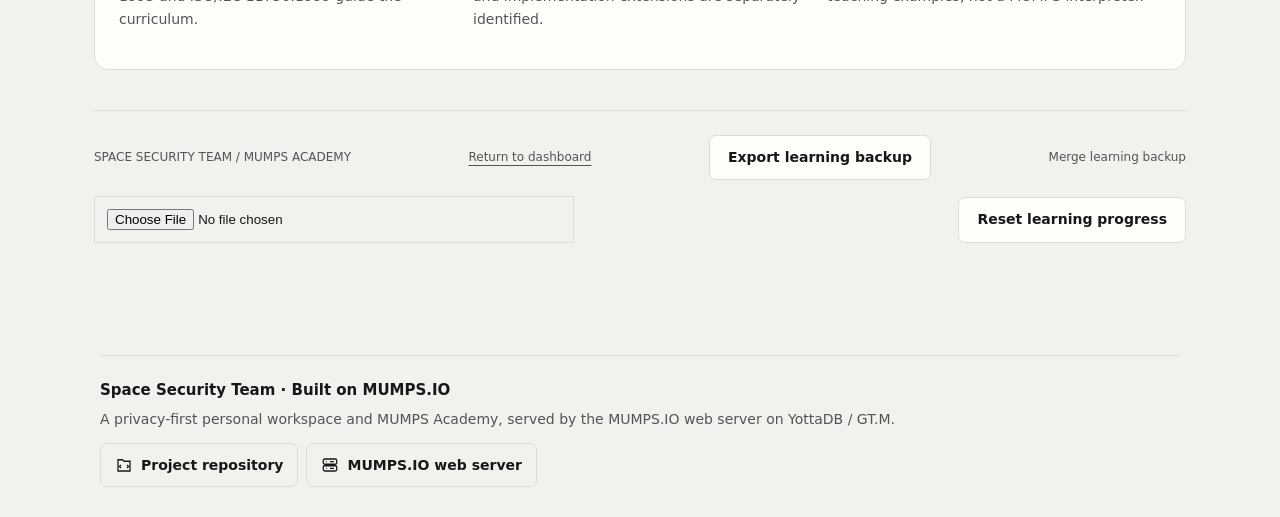
==== commit fcc2cfdf: "Synchronize academy standalone page" ====
--- a/public/space-security/academy/index.html
+++ b/public/space-security/academy/index.html
@@ -1,6 +1,6 @@
 <!doctype html>
 <html lang="en" data-theme="dark"><head><meta charset="utf-8"><meta name="viewport" content="width=device-width,initial-scale=1"><meta name="theme-color" content="#08090b"><meta name="description" content="Learn programming from the beginning with MUMPS and YottaDB."><title>MUMPS Academy — Foundations</title>
-<link rel="stylesheet" href="/public/space-security/shared-navigation.css"><link rel="stylesheet" href="/public/space-security/design-system.css"><link rel="stylesheet" href="/public/space-security/academy/academy.css"><script src="/public/space-security/shared-navigation.js"></script><script defer src="/public/space-security/academy/curriculum.js"></script><script defer src="/public/space-security/academy/academy.js"></script><script defer src="/public/space-security/academy/lab-model.js"></script><script defer src="/public/space-security/academy/lab.js"></script><script defer src="/public/space-security/academy/construction-model.js"></script><script defer src="/public/space-security/academy/construction.js"></script><script defer src="/public/space-security/academy/string-model.js"></script><script defer src="/public/space-security/academy/strings.js"></script><script defer src="/public/space-security/academy/reference.js"></script><script defer src="/public/space-security/academy/application-model.js"></script><script defer src="/public/space-security/academy/application.js"></script></head><body>
+<link rel="stylesheet" href="/public/space-security/shared-navigation.css"><link rel="stylesheet" href="/public/space-security/design-system.css"><link rel="stylesheet" href="/public/space-security/academy/academy.css"><script src="/public/space-security/shared-navigation.js"></script><script defer src="/public/space-security/academy/curriculum.js"></script><script defer src="/public/space-security/academy/academy.js"></script><script defer src="/public/space-security/academy/lab-model.js"></script><script defer src="/public/space-security/academy/lab.js"></script><script defer src="/public/space-security/academy/construction-model.js"></script><script defer src="/public/space-security/academy/construction.js"></script><script defer src="/public/space-security/academy/string-model.js"></script><script defer src="/public/space-security/academy/strings.js"></script><script defer src="/public/space-security/academy/reference.js"></script><script defer src="/public/space-security/academy/application-model.js"></script><script defer src="/public/space-security/academy/application.js"></script><script defer src="/public/space-security/academy/study-model.js"></script><script defer src="/public/space-security/academy/study.js"></script></head><body>
 <a class="academy-skip" href="#academy-main">Skip to learning</a>
 <header class="sst-header">
   <a class="sst-brand" href="/" aria-label="Space Security Team home">
@@ -14,10 +14,10 @@
   <button class="sst-theme-toggle" type="button" id="themeToggle" aria-label="Switch to light theme" title="Switch theme">◐ <span id="themeLabel">Light theme</span></button>
 </header>
 <main id="academy-main" class="academy"><nav class="lab-nav" aria-label="Academy navigation"><a href="/learn/foundations">Foundations</a><a href="/learn/lab">Visual Laboratory</a><a href="/learn/reference">Reference</a></nav>
-<section class="academy-hero" id="academyHero"><div><p class="academy-kicker">EDUCATION / FOUNDATIONS 0.5</p><h1>Your first programming language.<br><em>MUMPS.</em></h1><p>Learn to give a computer instructions, work with information, and create your first program. Start from zero. No previous programming experience, account, or installation required for the guided lessons.</p><div class="academy-actions"><a id="academyBegin" class="academy-primary" href="/learn/lesson/01">Begin learning →</a><a href="/learn/reference">Language &amp; setup guide</a></div></div><svg viewBox="0 0 240 240" aria-hidden="true"><g fill="none" stroke="currentColor"><circle cx="120" cy="120" r="105" stroke-dasharray="2 8" opacity=".4"/><circle cx="120" cy="120" r="78" opacity=".4"/><circle cx="120" cy="120" r="50" opacity=".25"/><path d="M120 15v210M15 120h210" opacity=".2"/><path d="M62 148V83l58 45 58-45v65" stroke-width="5" stroke-linejoin="round"/></g><g fill="currentColor"><circle cx="120" cy="15" r="4"/><circle cx="225" cy="120" r="4"/><circle cx="120" cy="225" r="4"/><circle cx="15" cy="120" r="4"/></g></svg></section>
+<section class="academy-hero" id="academyHero"><div><p class="academy-kicker">EDUCATION / FOUNDATIONS 1.0 / RELEASE CANDIDATE</p><h1>Your first programming language.<br><em>MUMPS.</em></h1><p>Learn to give a computer instructions, work with information, and create your first program. Start from zero. No previous programming experience, account, or installation required for the guided lessons.</p><div class="academy-actions"><a id="academyBegin" class="academy-primary" href="/learn/lesson/01">Begin learning →</a><a href="/learn/reference">Language &amp; setup guide</a></div></div><svg viewBox="0 0 240 240" aria-hidden="true"><g fill="none" stroke="currentColor"><circle cx="120" cy="120" r="105" stroke-dasharray="2 8" opacity=".4"/><circle cx="120" cy="120" r="78" opacity=".4"/><circle cx="120" cy="120" r="50" opacity=".25"/><path d="M120 15v210M15 120h210" opacity=".2"/><path d="M62 148V83l58 45 58-45v65" stroke-width="5" stroke-linejoin="round"/></g><g fill="currentColor"><circle cx="120" cy="15" r="4"/><circle cx="225" cy="120" r="4"/><circle cx="120" cy="225" r="4"/><circle cx="15" cy="120" r="4"/></g></svg></section>
 <section class="academy-progress" id="academyProgress"><div><p class="academy-kicker">YOUR LEARNING PATH</p><h2>Foundations</h2><p id="academyProgressText">0 of 50 lessons completed</p></div><progress id="academyProgressBar" max="50" value="0" aria-label="Completed lessons"></progress><small id="academyStorageStatus" role="status">Learning progress is stored in this browser, separately from personal observations.</small></section>
-<div id="academyHome"><div class="academy-section-title"><div><p class="academy-kicker">START HERE</p><h2 id="academyLessonHeading">50 small steps</h2></div><span>Learn at your own pace</span></div><div id="academyLessons" class="academy-lessons"></div><section class="academy-principles"><h2>How we teach</h2><div><article><h3>Standard language first</h3><p>Full command names, explicit syntax, and portable language concepts. ANSI/MDC X11.1-1995 and ISO/IEC 11756:1999 guide the curriculum.</p></article><article><h3>YottaDB for real programs</h3><p>Use a configured local YottaDB environment to execute actual MUMPS routines. Installation and implementation extensions are separately identified.</p></article><article><h3>See each instruction</h3><p>Guided traces show what changes in working memory and output. They are prepared teaching examples, not a MUMPS interpreter.</p></article></div></section></div>
-<section id="academyLab" hidden><p class="academy-kicker">VISUAL LABORATORY / INTERACTIVE MODELS</p><h1 id="labTitle"></h1><p id="labIntro"></p><div id="labContent"></div><p class="academy-muted">Guided simulations only — not actual MUMPS execution.</p></section><section id="academyLesson" hidden><a href="/learn" class="academy-back">← All lessons</a><p id="lessonMeta" class="academy-kicker"></p><h1 id="lessonTitle"></h1><p id="lessonGoal" class="academy-goal"></p><p id="lessonIntro" class="academy-intro"></p><div class="academy-trace"><div class="academy-code"><div class="academy-panel-head"><strong>PROGRAM</strong><button id="copyCode" type="button">Copy example</button></div><pre id="lessonCode" aria-label="Example MUMPS instructions"></pre><p id="traceExplanation" role="status">Select Next instruction to begin.</p><div class="academy-actions"><button id="traceReset" type="button">Reset</button><button id="traceNext" type="button" class="academy-primary">Next instruction →</button></div><p class="academy-muted">Guided trace · prepared states, not actual code execution.</p></div><div class="academy-state"><section><div class="academy-panel-head"><strong>WORKING MEMORY</strong><span>Current state</span></div><div id="traceMemory"></div></section><section><div class="academy-panel-head"><strong>OUTPUT</strong></div><pre id="traceOutput" aria-live="polite"></pre></section></div></div>
+<div id="academyHome"><section id="studyTools" class="lab-panel"><h2>Your study desk</h2><div id="studyMap" class="study-map"></div><div class="lab-actions"><a id="studyResume" hidden href="/learn">Resume last lesson</a><a href="#studyAssessment">Module assessments</a></div><h3>Bookmarks</h3><div id="studyBookmarks" class="study-links"></div><label for="studySearch">Search lessons and laboratories</label><input id="studySearch" type="search"><div id="studyResults" class="study-links"></div><section id="studyAssessment"><h3>Module review</h3><p>Review questions from each module. Results are practice feedback, not a certification or automatic lesson completion.</p><label for="assessmentModule">Module</label><select id="assessmentModule"></select><div id="assessmentQuestions"></div><button id="assessmentCheck" type="button">Check answers</button><p id="assessmentResult" role="status"></p></section></section><div class="academy-section-title"><div><p class="academy-kicker">START HERE</p><h2 id="academyLessonHeading">50 small steps</h2></div><span>Learn at your own pace</span></div><div id="academyLessons" class="academy-lessons"></div><section class="academy-principles"><h2>How we teach</h2><div><article><h3>Standard language first</h3><p>Full command names, explicit syntax, and portable language concepts. ANSI/MDC X11.1-1995 and ISO/IEC 11756:1999 guide the curriculum.</p></article><article><h3>YottaDB for real programs</h3><p>Use a configured local YottaDB environment to execute actual MUMPS routines. Installation and implementation extensions are separately identified.</p></article><article><h3>See each instruction</h3><p>Guided traces show what changes in working memory and output. They are prepared teaching examples, not a MUMPS interpreter.</p></article></div></section></div>
+<section id="academyLab" hidden><p class="academy-kicker">VISUAL LABORATORY / INTERACTIVE MODELS</p><h1 id="labTitle"></h1><p id="labIntro"></p><div id="labContent"></div><p class="academy-muted">Guided simulations only — not actual MUMPS execution.</p></section><section id="academyLesson" hidden><a href="/learn" class="academy-back">← All lessons</a><div class="lab-actions"><button id="studyBookmark" hidden type="button">Bookmark lesson</button><button id="studyDownload" hidden type="button">Download practice routine</button></div><p id="lessonMeta" class="academy-kicker"></p><h1 id="lessonTitle"></h1><p id="lessonGoal" class="academy-goal"></p><p id="lessonIntro" class="academy-intro"></p><div class="academy-trace"><div class="academy-code"><div class="academy-panel-head"><strong>PROGRAM</strong><button id="copyCode" type="button">Copy example</button></div><pre id="lessonCode" aria-label="Example MUMPS instructions"></pre><p id="traceExplanation" role="status">Select Next instruction to begin.</p><div class="academy-actions"><button id="traceReset" type="button">Reset</button><button id="traceNext" type="button" class="academy-primary">Next instruction →</button></div><p class="academy-muted">Guided trace · prepared states, not actual code execution.</p></div><div class="academy-state"><section><div class="academy-panel-head"><strong>WORKING MEMORY</strong><span>Current state</span></div><div id="traceMemory"></div></section><section><div class="academy-panel-head"><strong>OUTPUT</strong></div><pre id="traceOutput" aria-live="polite"></pre></section></div></div>
 <section id="messageBuilder" class="academy-exercise" hidden><h2>Make the message yours</h2><label for="messageInput">Type your own message</label><input id="messageInput" maxlength="160" value="Hello, world!"><pre id="messageCode"></pre><button id="messageRun" type="button" class="academy-primary">Preview output</button><pre id="messageOutput" aria-live="polite"></pre><small>Constructs a WRITE example and previews its text, without running MUMPS.</small></section>
 <section class="academy-exercise"><p class="academy-kicker">CHECK YOUR UNDERSTANDING</p><h2 id="quizQuestion"></h2><div id="quizChoices"></div><p id="quizFeedback" role="status"></p><button type="button" id="completeLesson" class="academy-primary" disabled>Mark lesson complete</button></section>
 <section class="academy-exercise"><h2>Practice on your own</h2><p id="lessonPractice"></p><p id="lessonTask"></p><p id="journalProjectLink" hidden><a href="/public/space-security/academy/projects/SSTJOURNAL.m.txt" download="SSTJOURNAL.m">Download the complete MUMPS journal routine</a> · <a href="/learn/lab/application">Project instructions and simulation</a></p><p><a id="lessonLab" hidden href="/learn/lab">Explore this concept in the Visual Laboratory →</a></p><p>Use the <a href="/learn/reference">YottaDB setup guide</a> when you are ready to execute real code. <a id="lessonReference" href="https://docs.yottadb.com/ProgrammersGuide/">Technical reference</a></p></section><nav class="academy-lesson-nav" aria-label="Lesson navigation"><a id="previousLesson" href="/learn">← Previous</a><a id="nextLesson" href="/learn">Next lesson →</a></nav></section>
@@ -26,4 +26,4 @@
  WRITE "Hello, ",name,!
  QUIT</pre><p>From your configured shell, execute:</p><pre>yottadb -run ^HELLO</pre><h2>Language policy</h2><p>Our lessons use standard MUMPS constructs, with full command names. YottaDB-specific commands, functions, and environment configuration are labeled when introduced. Formal ANSI/ISO conformance has not been independently certified.</p><ul><li><a href="https://docs.yottadb.com/ProgrammersGuide/">YottaDB M Programmer's Guide</a></li><li><a href="https://docs.yottadb.com/ProgrammersGuide/langfeat.html">Language features</a></li><li><a href="https://docs.yottadb.com/ProgrammersGuide/commands.html">Commands</a></li><li><a href="https://docs.yottadb.com/ProgrammersGuide/functions.html">Functions</a></li><li><a href="https://docs.yottadb.com/ProgrammersGuide/langext.html">Implementation extensions</a></li></ul></section>
 <noscript><p>JavaScript is required for guided traces and lesson navigation. The <a href="https://docs.yottadb.com/ProgrammersGuide/">YottaDB guide</a> is available without the academy.</p></noscript>
-<footer class="academy-footer"><span>SPACE SECURITY TEAM / MUMPS ACADEMY</span><a href="/">Return to dashboard</a><button id="resetProgress" type="button">Reset learning progress</button></footer></main><footer class="sst-attribution" aria-label="Project and technology"><strong>Space Security Team · Built on MUMPS.IO</strong><p>A privacy-first personal workspace and MUMPS Academy, served by the MUMPS.IO web server on YottaDB / GT.M.</p><div class="sst-attribution-links"><a href="https://github.com/aa-87/efuhair.com"><svg viewBox="0 0 24 24" aria-hidden="true"><path d="M4 5h6l2 2h8v13H4zM8 12l-2 2 2 2m8-4 2 2-2 2"/></svg>Project repository</a><a href="https://github.com/aa-87/mumps.io"><svg viewBox="0 0 24 24" aria-hidden="true"><rect x="3" y="4" width="18" height="7" rx="2"/><rect x="3" y="13" width="18" height="7" rx="2"/><path d="M7 7.5h1m-1 9h1m4-9h5m-5 9h5"/></svg>MUMPS.IO web server</a></div></footer></body></html>+<footer class="academy-footer"><span>SPACE SECURITY TEAM / MUMPS ACADEMY</span><a href="/">Return to dashboard</a><button id="studyExport" type="button">Export learning backup</button><label for="studyImport">Merge learning backup</label><input id="studyImport" type="file" accept=".json,application/json"><p id="studyStatus" role="status"></p><button id="resetProgress" type="button">Reset learning progress</button></footer></main><footer class="sst-attribution" aria-label="Project and technology"><strong>Space Security Team · Built on MUMPS.IO</strong><p>A privacy-first personal workspace and MUMPS Academy, served by the MUMPS.IO web server on YottaDB / GT.M.</p><div class="sst-attribution-links"><a href="https://github.com/aa-87/efuhair.com"><svg viewBox="0 0 24 24" aria-hidden="true"><path d="M4 5h6l2 2h8v13H4zM8 12l-2 2 2 2m8-4 2 2-2 2"/></svg>Project repository</a><a href="https://github.com/aa-87/mumps.io"><svg viewBox="0 0 24 24" aria-hidden="true"><rect x="3" y="4" width="18" height="7" rx="2"/><rect x="3" y="13" width="18" height="7" rx="2"/><path d="M7 7.5h1m-1 9h1m4-9h5m-5 9h5"/></svg>MUMPS.IO web server</a></div></footer></body></html>
